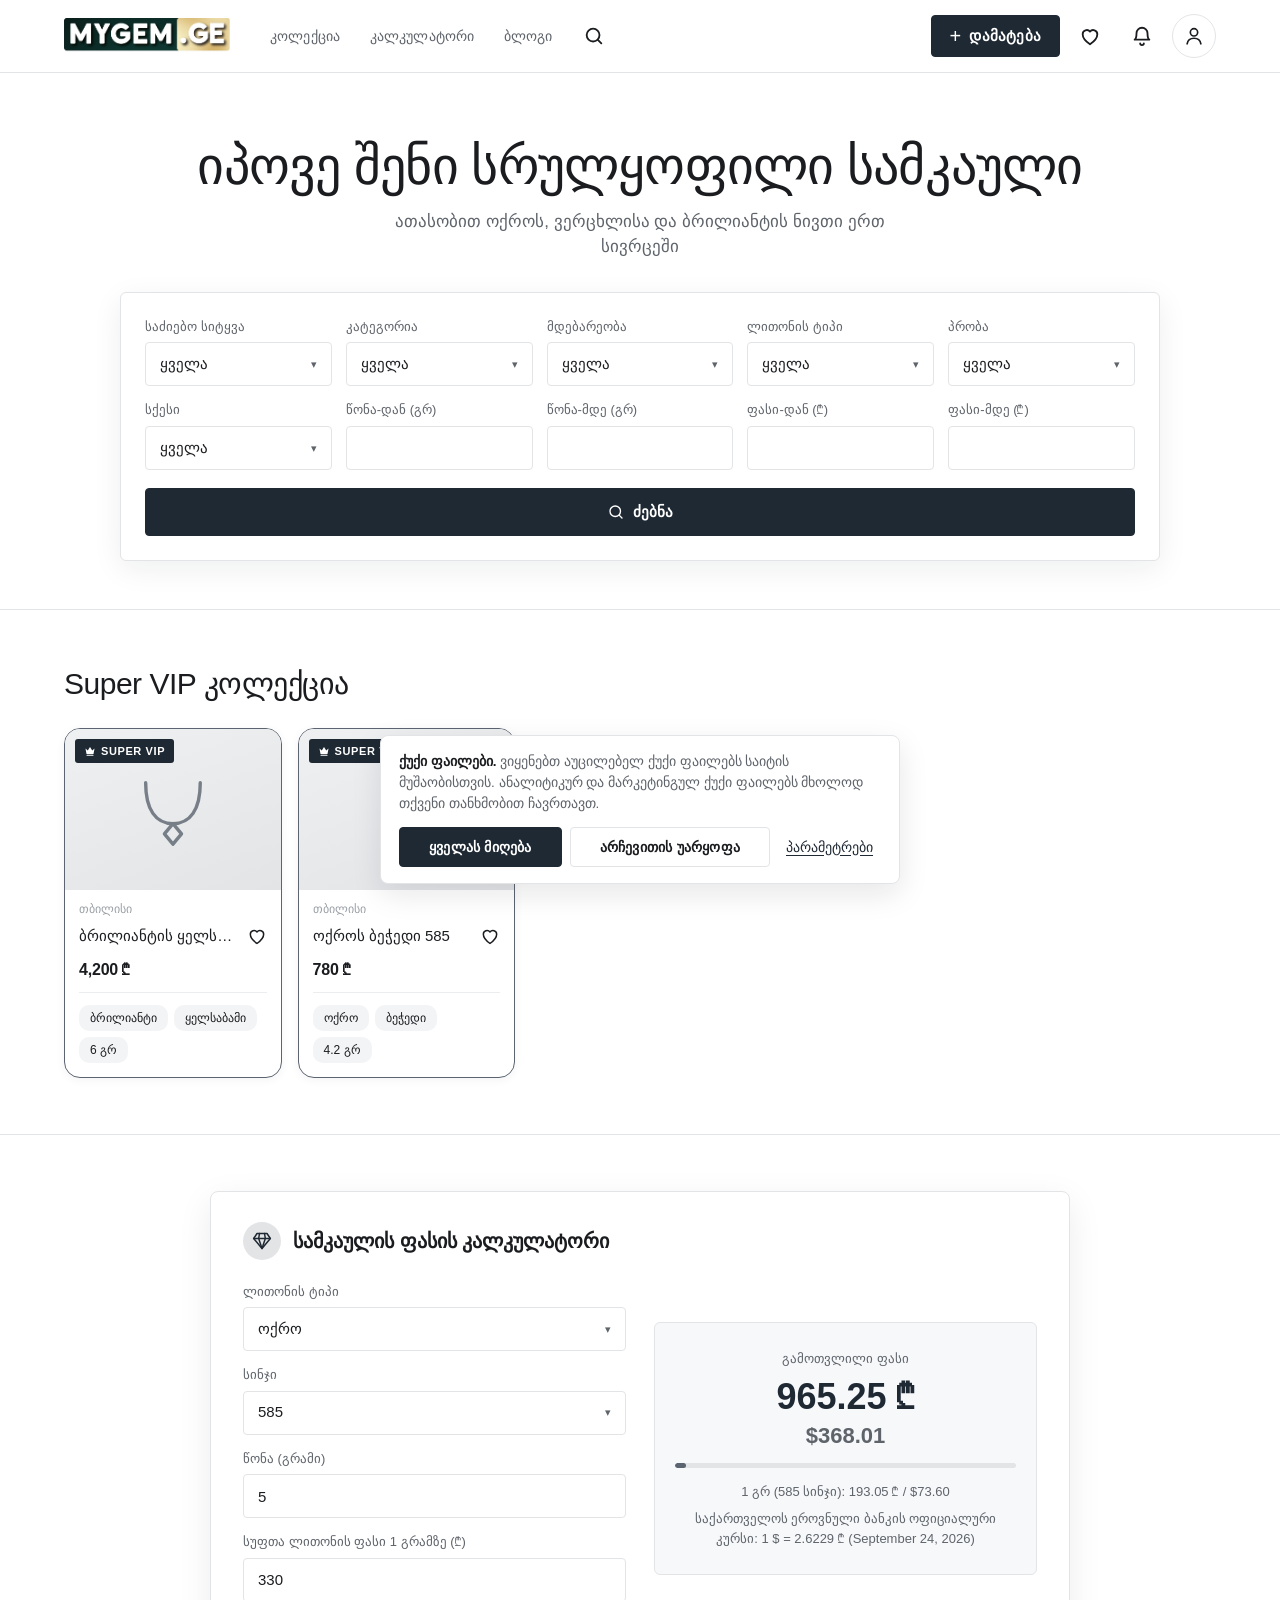
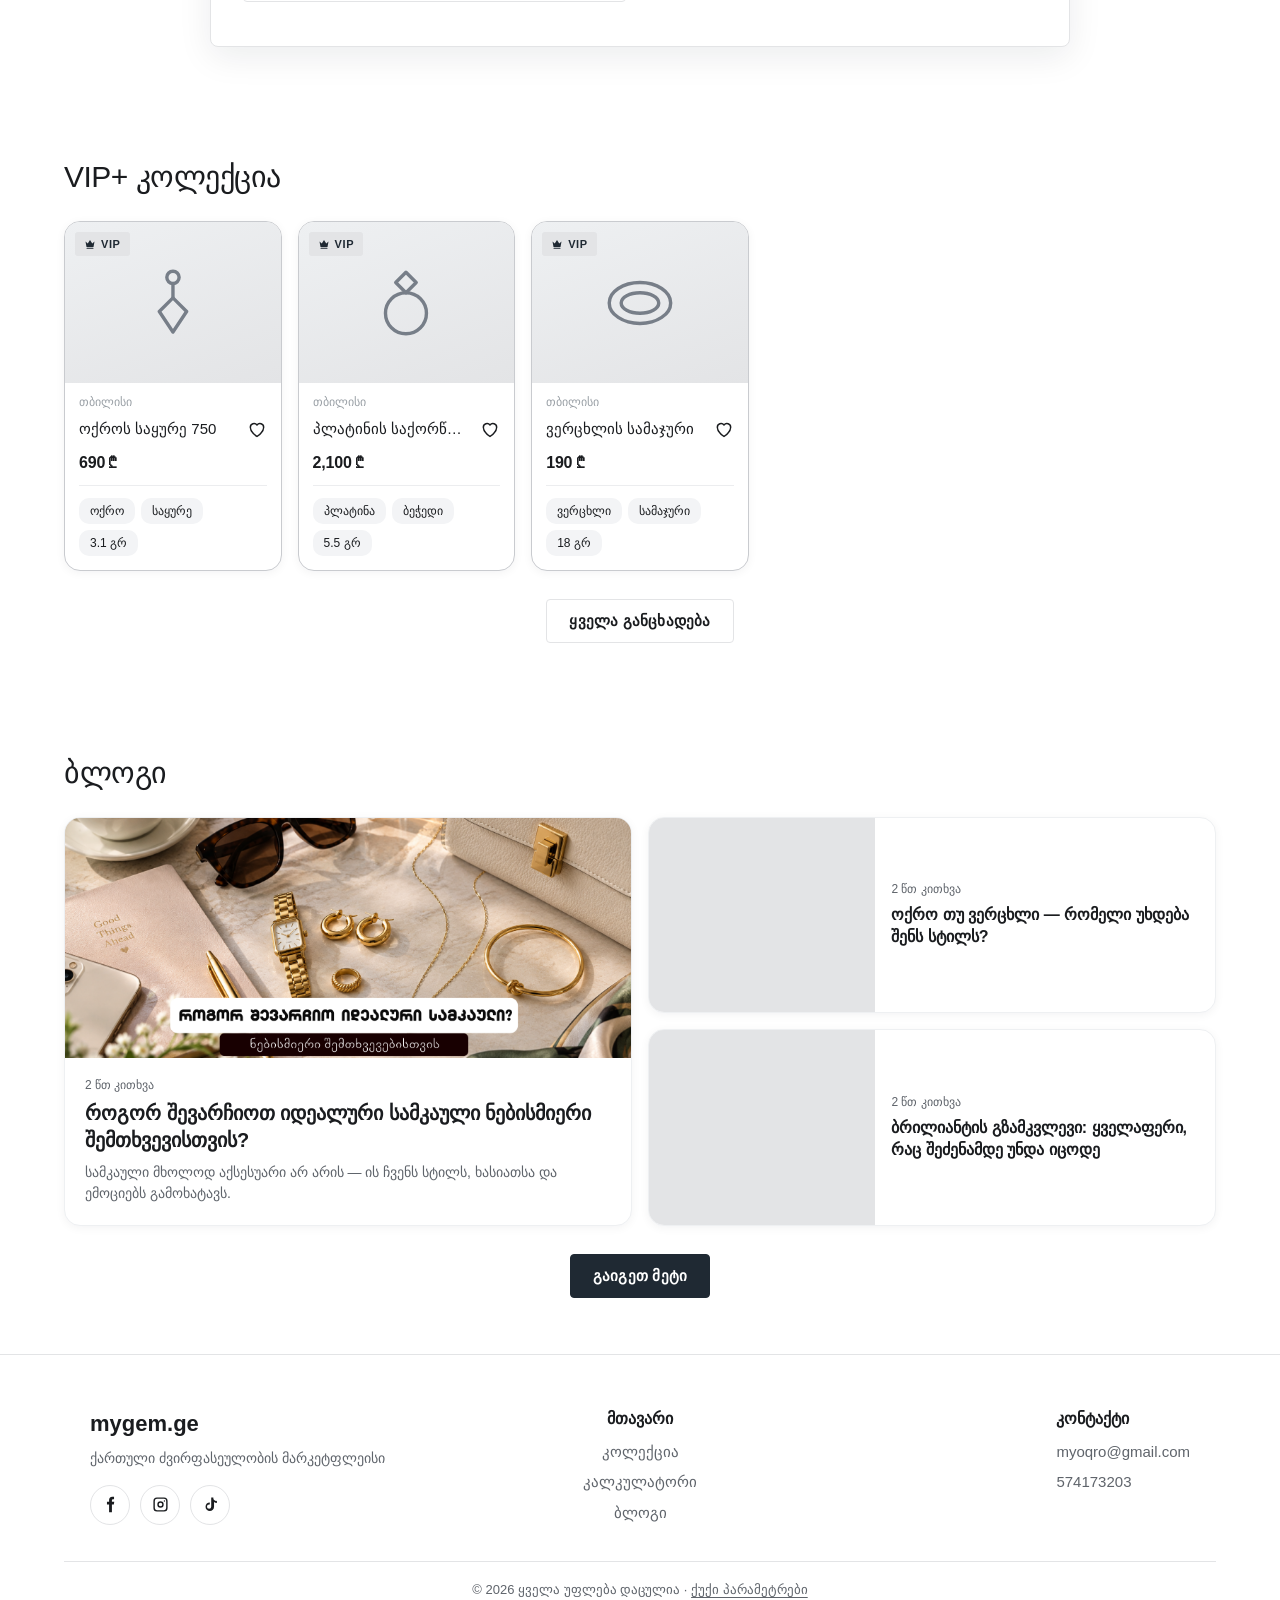
==== index.html @ bc4159ef "Add files via upload" ====
<!DOCTYPE html>
<html lang="ka">
<head>
<meta charset="UTF-8">
<meta name="viewport" content="width=device-width, initial-scale=1">
<meta name="theme-color" content="#ffffff">
<title>mygem.ge – ძვირფასეულობის მარკეტფლეისი</title>
<link rel="icon" type="image/jpeg" href="Mygem ge.jpg">
<link rel="stylesheet" href="style.css">
</head>
<body>
<header class="top">
  <a href="#home" class="logo" aria-label="mygem.ge"><img class="wm" src="Mygem ge.jpg" alt="mygem.ge" width="166" height="36"></a>
  <nav class="nav">
    <a href="#search" data-reset>კოლექცია</a>
    <a href="#calculator">კალკულატორი</a>
    <a href="#blog">ბლოგი</a>
    <div class="hs" id="hs">
      <button type="button" class="ib" id="hsBtn" title="ძებნა" aria-label="ძებნა"><svg viewBox="0 0 24 24" width="20" height="20" fill="none" stroke="currentColor" stroke-width="2" stroke-linecap="round"><circle cx="11" cy="11" r="7"/><path d="M20 20l-3.500-3.500"/></svg></button>
      <input id="hsIn" type="text" placeholder="მოძებნეთ სამკაული..." autocomplete="off" aria-label="ძებნა">
    </div>
  </nav>
  <div class="actions">
    <a href="#add" class="btn add"><span>+</span><span class="t"> დამატება</span></a>
    <a href="#favs" class="ib" title="ფავორიტები" aria-label="ფავორიტები"><svg viewBox="0 0 24 24" width="20" height="20" fill="none" stroke="currentColor" stroke-width="2" stroke-linejoin="round"><path d="M12 21s-8-5.500-8-11a4.500 4.500 0 018-2.800A4.500 4.500 0 0120 10c0 5.500-8 11-8 11z"/></svg><span class="dot fc" id="favDot"></span></a>
    <button class="ib" id="noteBtn" title="შეტყობინებები" aria-label="შეტყობინებები"><svg viewBox="0 0 24 24" width="20" height="20" fill="none" stroke="currentColor" stroke-width="2" stroke-linecap="round" stroke-linejoin="round"><path d="M6 9a6 6 0 0112 0c0 6 2 7 2 7H4s2-1 2-7z"/><path d="M10 20a2 2 0 004 0"/></svg><span class="dot" id="noteDot"></span></button>
    <button class="ib login" id="loginBtn" title="პროფილი" aria-label="პროფილი"></button>
  </div>
</header>
<div class="notes" id="notePanel"></div>
<div class="sres" id="sRes"></div>

<main id="app"></main>

<footer>
  <div class="foot">
    <div class="fcol fleft">
      <div class="fname">mygem.ge</div>
      <p>ქართული ძვირფასეულობის მარკეტფლეისი</p>
      <div class="soc">
        <a href="#" title="Facebook"><svg viewBox="0 0 24 24"><path d="M14 8V6c0-1 .5-1.5 1.5-1.5H17V1h-2.5C11.5 1 10 3 10 5.5V8H7v4h3v11h4V12h2.7l.6-4z"/></svg></a>
        <a href="#" title="Instagram"><svg viewBox="0 0 24 24"><path d="M7 2h10a5 5 0 015 5v10a5 5 0 01-5 5H7a5 5 0 01-5-5V7a5 5 0 015-5zm0 2a3 3 0 00-3 3v10a3 3 0 003 3h10a3 3 0 003-3V7a3 3 0 00-3-3zm5 3.5A4.500 4.500 0 1112 16.500 4.500 4.500 0 0112 7.500zm0 2A2.500 2.500 0 1012 14.500 2.500 2.500 0 0012 9.500zM17.500 6a1 1 0 110 2 1 1 0 010-2z"/></svg></a>
        <a href="#" title="TikTok"><svg viewBox="0 0 24 24"><path d="M16 2h-3v13a3 3 0 11-3-3c.3 0 .7 0 1 .1V9a6 6 0 106 6V8.500a7 7 0 004 1.300V6.800A4 4 0 0116 3z"/></svg></a>
      </div>
    </div>
    <div class="fcol fmid">
      <a href="#home" class="fh">მთავარი</a>
      <a href="#search" data-reset>კოლექცია</a>
      <a href="#calculator">კალკულატორი</a>
    <a href="#blog">ბლოგი</a>
    </div>
    <div class="fcol fright">
      <b class="fh">კონტაქტი</b>
      <a href="mailto:myoqro@gmail.com">myoqro@gmail.com</a>
      <a href="tel:+995574173203">574173203</a>
    </div>
  </div>
  <p class="copy">© 2026 ყველა უფლება დაცულია · <button type="button" class="cklink" data-ckset>ქუქი პარამეტრები</button></p>
</footer>

<div class="modal" id="modal"><div class="box" id="modalBox"><div id="modalBody"></div></div></div>
<div class="cookie" id="cookie" role="dialog" aria-labelledby="ckT" aria-describedby="ckD">
  <p id="ckD"><b id="ckT">ქუქი ფაილები.</b> ვიყენებთ აუცილებელ ქუქი ფაილებს საიტის მუშაობისთვის. ანალიტიკურ და მარკეტინგულ ქუქი ფაილებს მხოლოდ თქვენი თანხმობით ჩავრთავთ.</p>
  <div class="ck-acts">
    <button type="button" class="btn" id="ckAll">ყველას მიღება</button>
    <button type="button" class="btn alt" id="ckRej">არჩევითის უარყოფა</button>
    <button type="button" class="ck-set" id="ckSet">პარამეტრები</button>
  </div>
</div>
<div class="modal ckm" id="ckPrefs" role="dialog" aria-modal="true" aria-labelledby="ckPT"><div class="box">
  <h3 id="ckPT">ქუქი ფაილების პარამეტრები</h3>
  <p>აირჩიეთ, რომელი ქუქი ფაილების გამოყენებას ეთანხმებით. არჩევანის შეცვლა ნებისმიერ დროს შეგიძლიათ საიტის ბოლოდან.</p>
  <div class="ckrow"><div><b>აუცილებელი</b><span class="ckbadge">ყოველთვის ჩართულია</span><p>საჭიროა საიტის მუშაობისთვის: ანგარიშით შესვლა, ფავორიტები, თქვენი განცხადებები, ვალუტის კურსი და თქვენი არჩევანის დამახსოვრება. გამორთვა შეუძლებელია.</p></div></div>
  <label class="ckrow"><div><b>ანალიტიკა</b><p>გვეხმარება გავიგოთ, როგორ იყენებენ ვიზიტორები საიტს, რათა გავაუმჯობესოთ იგი.</p></div><input type="checkbox" class="cksw" id="ckA" role="switch" aria-label="ანალიტიკა"></label>
  <label class="ckrow"><div><b>მარკეტინგი</b><p>გამოიყენება შესაბამისი რეკლამის საჩვენებლად და სარეკლამო კამპანიების ეფექტიანობის გასაზომად.</p></div><input type="checkbox" class="cksw" id="ckM" role="switch" aria-label="მარკეტინგი"></label>
  <div class="ck-acts ckp">
    <button type="button" class="btn" id="ckSave">არჩევანის შენახვა</button>
    <button type="button" class="btn alt" id="ckAll2">ყველას მიღება</button>
  </div>
  <button type="button" class="link" id="ckX">დახურვა</button>
</div></div>
<script>/* URL of the deployed tryon-worker.js (see SETUP-TRYON.md), e.g. "https://mygem-tryon.YOURNAME.workers.dev" */window.TRYON_API="";</script>
<script src="tryon.js"></script>
<script src="blog.js"></script>
<script src="script.js"></script>
</body>
</html>
---- style.css ----
/* =====================================================================
   mygem.ge — Bright, refined, minimalist jewelry marketplace
   Palette: pure white · cool light grays · charcoal text
   ===================================================================== */
:root {
  --w: #ffffff;
  --bg: #ffffff;          /* pure white page */
  --cream: #F7F8FA;       /* card / light surface */
  --cream2: #E3E4E6;      /* borders / lines */
  --hov: #EDEEF0;         /* hover surface */
  --line: #E3E4E6;
  --tx: #1A1C1F;          /* near-black text */
  --mu: #5F646B;          /* muted gray (AA on white) */
  --gold: #5B6470;        /* accent: focus / hover borders, bars */
  --gold-d: #1F2933;      /* accent for text / buttons (charcoal) */
  --gold-l: #E3E4E6;      /* accent tint */
  --err: #c0453f;
  --p: var(--gold-d);
  --pd: var(--tx);
  --r: 4px;               /* control radius: square-ish */
  --ctl: 44px;            /* control height */
  --shadow: 0 10px 30px rgba(17, 24, 39, 0.10);
}

* { box-sizing: border-box; margin: 0; padding: 0; }
html { scroll-behavior: smooth; scroll-padding-top: 90px; }

body {
  font-family: -apple-system, BlinkMacSystemFont, "Segoe UI", Roboto, Helvetica, Arial, "Noto Sans Georgian", sans-serif;
  font-size: 16px;
  line-height: 1.5;
  background: var(--bg);
  color: var(--tx);
  -webkit-font-smoothing: antialiased;
  -moz-osx-font-smoothing: grayscale;
  overflow-x: clip;
}

a { color: inherit; text-decoration: none; }
button, input, select, textarea { font: inherit; }
[hidden] { display: none !important; }

/* default icon sizes (svg from ui()) — never let an icon fill its container */
svg.ic { width: 20px; height: 20px; flex: none; }
svg.pi { width: 18px; height: 18px; flex: none; }

/* ---------- Header ---------- */
.top {
  position: sticky;
  top: 0;
  z-index: 50;
  display: flex;
  align-items: center;
  gap: 28px;
  padding: 14px 5%;
  background: rgba(255, 255, 255, 0.94);
  backdrop-filter: blur(12px);
  border-bottom: 1px solid var(--line);
}

.logo { font-weight: 700; font-size: 22px; letter-spacing: -0.3px; display: inline-flex; align-items: center; gap: 12px; color: var(--tx); }
.logo img { width: 46px; height: 46px; object-fit: contain; mix-blend-mode: multiply; transition: transform 0.4s cubic-bezier(0.16, 1, 0.3, 1); }
.logo:hover img { transform: scale(1.05); }
.logo b { font-weight: 700; }
.logo span { color: var(--gold-d); font-weight: 500; }

.nav { display: flex; align-items: center; gap: 6px; flex: 1; min-width: 0; }
.nav > a { padding: 8px 12px; border-radius: var(--r); font-size: 14px; font-weight: 500; letter-spacing: 0.1px; color: var(--mu); transition: color 0.2s, background 0.2s; white-space: nowrap; }
.nav > a:hover { background: var(--hov); color: var(--tx); }

/* expanding search */
.hs {
  display: flex;
  align-items: center;
  height: var(--ctl);
  border: 1px solid transparent;
  border-radius: var(--r);
  background: transparent;
  transition: background 0.3s, border-color 0.3s, box-shadow 0.3s;
}
.hs.open { background: var(--w); border-color: var(--cream2); box-shadow: 0 4px 16px rgba(17, 24, 39, 0.08); }
.hs:focus-within { border-color: var(--gold); }
.hs input {
  width: 0;
  opacity: 0;
  border: 0;
  outline: 0;
  background: none;
  padding: 0;
  font-size: 15px;
  color: var(--tx);
  transition: width 0.45s cubic-bezier(0.16, 1, 0.3, 1), opacity 0.3s ease, padding 0.45s;
}
.hs.open input { width: clamp(240px, 32vw, 460px); opacity: 1; padding: 0 14px 0 4px; }
.hs input::placeholder { color: #80868E; }

.actions { display: flex; align-items: center; gap: 8px; margin-left: auto; }

.ib {
  position: relative;
  width: var(--ctl);
  height: var(--ctl);
  border-radius: var(--r);
  border: 0;
  background: transparent;
  color: var(--tx);
  cursor: pointer;
  transition: background 0.2s, color 0.2s;
  display: grid;
  place-items: center;
  overflow: visible;
  flex: none;
}
.ib svg { width: 22px; height: 22px; }
.ib:hover { background: var(--hov); color: var(--gold-d); }

.login { border: 1px solid var(--cream2); font-weight: 600; font-size: 15px; border-radius: 50%; overflow: hidden; background: var(--w); }
.login:hover { background: var(--gold-d); color: #fff; border-color: var(--gold-d); }
.login img { width: 100%; height: 100%; object-fit: cover; }

.dot { position: absolute; top: 3px; right: 3px; min-width: 17px; height: 17px; padding: 0 4px; border-radius: 9px; background: var(--err); color: #fff; font-size: 10px; font-weight: 700; display: none; place-items: center; }
.dot.fc { background: var(--gold-d); }

/* ---------- Buttons ---------- */
.btn {
  background: var(--gold-d);
  color: #fff;
  border: 1px solid var(--gold-d);
  padding: 0 22px;
  min-height: var(--ctl);
  line-height: 1.2;
  border-radius: var(--r);
  cursor: pointer;
  font-weight: 600;
  font-size: 15px;
  letter-spacing: 0.2px;
  transition: background 0.2s, border-color 0.2s, transform 0.2s, box-shadow 0.2s;
  display: inline-flex;
  align-items: center;
  justify-content: center;
  gap: 8px;
  text-align: center;
}
.btn:hover { background: #3A444F; border-color: #3A444F; transform: translateY(-1px); box-shadow: 0 6px 16px rgba(17, 24, 39, 0.18); }
.btn:disabled { opacity: 0.5; cursor: not-allowed; transform: none; box-shadow: none; }
.btn .ic { width: 18px; height: 18px; }
.btn.alt { background: var(--w); color: var(--tx); border-color: var(--cream2); }
.btn.alt:hover { background: var(--hov); border-color: var(--gold); box-shadow: none; }
.btn.sm { min-height: 36px; padding: 0 14px; font-size: 14px; margin-top: 6px; }
.btn.sm .ic { width: 16px; height: 16px; }
.btn.add { min-height: 42px; padding: 0 18px; }
.btn.add > span:first-child { font-size: 20px; font-weight: 400; line-height: 1; }

/* ---------- Panels & dropdown results ---------- */
.notes, .sres {
  position: fixed;
  top: 76px;
  right: 5%;
  width: 360px;
  max-width: 92vw;
  max-height: 70vh;
  overflow: auto;
  background: var(--w);
  border: 1px solid var(--line);
  border-radius: 8px;
  box-shadow: var(--shadow);
  padding: 14px;
  z-index: 60;
  display: none;
}
.notes.show, .sres.show { display: block; animation: fade 0.25s cubic-bezier(0.16, 1, 0.3, 1); }
.notes h4 { font-size: 16px; margin-bottom: 10px; font-weight: 600; }
.note { padding: 12px; border-radius: var(--r); font-size: 14px; margin-bottom: 8px; background: var(--cream); border-left: 3px solid var(--cream2); }
.note.new { background: #ECEDEF; border-left-color: var(--gold); }
.note small { display: block; color: var(--mu); font-size: 12px; margin-top: 4px; }

.sres { left: auto; right: 8%; width: 480px; }
.sr { display: flex; align-items: center; gap: 12px; padding: 10px; border-radius: var(--r); cursor: pointer; transition: background 0.15s; }
.sr:hover { background: var(--hov); }
.st { width: 52px; height: 52px; border-radius: var(--r); background: var(--cream) center/cover; display: grid; place-items: center; flex: none; border: 1px solid var(--cream2); color: var(--gold); }
.st svg.ill { width: 28px; height: 28px; }
.si { flex: 1; min-width: 0; }
.si b { display: block; font-size: 15px; font-weight: 600; white-space: nowrap; overflow: hidden; text-overflow: ellipsis; }
.si small { color: var(--mu); font-size: 13px; }
.sr .price { font-size: 15px; font-weight: 600; }

#app { min-height: 70vh; animation: fade 0.4s cubic-bezier(0.16, 1, 0.3, 1); }
@keyframes fade { from { opacity: 0; transform: translateY(6px); } to { opacity: 1; transform: translateY(0); } }

/* ---------- Hero & filters ---------- */
.hero {
  background: linear-gradient(180deg, #ffffff 0%, var(--bg) 100%);
  padding: 64px 5% 48px;
  text-align: center;
  border-bottom: 1px solid var(--line);
}
.hero h1 { font-size: clamp(32px, 4.4vw, 52px); font-weight: 500; letter-spacing: -0.8px; line-height: 1.15; margin-bottom: 12px; }
.hero > p { color: var(--mu); font-size: 17px; max-width: 560px; margin: 0 auto 32px; }

.sbox { max-width: 1040px; margin: auto; background: var(--w); border-radius: 6px; padding: 24px; box-shadow: 0 8px 30px rgba(17, 24, 39, 0.07); border: 1px solid var(--line); }

.fgrid { display: grid; grid-template-columns: repeat(auto-fit, minmax(170px, 1fr)); gap: 14px; text-align: left; }
.fgrid label, .fld, .form label { font-size: 13px; font-weight: 500; color: var(--mu); display: flex; flex-direction: column; gap: 6px; }

/* all filter / form controls share one square-ish size */
.fgrid input, .form input, .form textarea, .calc input, .dd-other {
  height: var(--ctl);
  padding: 0 14px;
  border: 1px solid var(--cream2);
  border-radius: var(--r);
  background: var(--w);
  outline: 0;
  font-size: 15px;
  color: var(--tx);
  width: 100%;
  transition: border-color 0.2s, box-shadow 0.2s;
}
.form textarea { height: auto; padding: 12px 14px; resize: vertical; line-height: 1.5; }
.fgrid input:focus, .form input:focus, .form textarea:focus, .dd-other:focus, .calc input:focus { border-color: var(--gold); box-shadow: 0 0 0 3px rgba(91, 100, 112, 0.18); }
.fgrid input[type=number], .calc input[type=number] { appearance: textfield; -moz-appearance: textfield; }
.fgrid input::-webkit-outer-spin-button, .fgrid input::-webkit-inner-spin-button { -webkit-appearance: none; margin: 0; }

.sbox .btn { margin-top: 18px; width: 100%; min-height: 48px; }
.sbox .btn .ic { width: 18px; height: 18px; }

/* ---------- Custom dropdowns ---------- */
.ddw { display: flex; flex-direction: column; gap: 6px; }
.dd { position: relative; }
.dd-btn { width: 100%; height: var(--ctl); display: flex; align-items: center; justify-content: space-between; gap: 8px; padding: 0 14px; border: 1px solid var(--cream2); border-radius: var(--r); background: var(--w); cursor: pointer; color: var(--tx); font-size: 15px; text-align: left; transition: border-color 0.2s, box-shadow 0.2s; }
.dd-btn:hover { border-color: #C9CBCF; }
.dd.open .dd-btn, .dd-btn:focus-visible { border-color: var(--gold); box-shadow: 0 0 0 3px rgba(91, 100, 112, 0.18); outline: 0; }
.dd-val { display: flex; align-items: center; gap: 8px; min-width: 0; white-space: nowrap; overflow: hidden; }
.dd-val.ph { color: var(--tx); }
.dd-val .ti { width: 16px; height: 16px; }
.car { color: var(--mu); font-size: 11px; transition: transform 0.25s; }
.dd.open .car { transform: rotate(180deg); }

.dd-list { display: none; position: absolute; left: 0; right: 0; top: calc(100% + 4px); background: var(--w); border: 1px solid var(--cream2); border-radius: var(--r); box-shadow: var(--shadow); max-height: 260px; overflow: auto; z-index: 30; padding: 4px; scrollbar-width: thin; scrollbar-color: var(--cream2) transparent; }
.dd.open .dd-list { display: block; animation: ddIn 0.2s cubic-bezier(0.16, 1, 0.3, 1); }
@keyframes ddIn { from { opacity: 0; transform: translateY(-4px); } to { opacity: 1; transform: translateY(0); } }
.dd-opt { display: flex; align-items: center; gap: 10px; padding: 10px 12px; border-radius: 3px; cursor: pointer; color: var(--tx); font-size: 15px; transition: background 0.15s; }
.dd-opt:hover { background: var(--hov); }
.dd-opt.sel { background: #ECEDEF; color: var(--gold-d); font-weight: 600; }
.dd-opt.sel::after { content: "✓"; margin-left: auto; font-size: 13px; }
.ti { width: 16px; height: 16px; color: var(--gold-d); flex: none; }

/* ---------- Sections & cards ---------- */
.sec { padding: 56px 5%; }
.sec h2 { font-size: 30px; font-weight: 500; margin-bottom: 26px; letter-spacing: -0.5px; line-height: 1.2; }

.grid { display: grid; grid-template-columns: repeat(auto-fill, minmax(215px, 1fr)); gap: 20px; }

.card {
  --d: 0ms;
  background: var(--w);
  border-radius: 4px;
  overflow: hidden;
  border: 1px solid #E3E4E6;
  transition: opacity 0.6s ease var(--d), transform 0.6s cubic-bezier(0.16, 1, 0.3, 1) var(--d), box-shadow 0.3s, border-color 0.3s;
  position: relative;
  cursor: pointer;
}
.card.rv { opacity: 0; transform: translateY(16px); }
.card:focus-visible { outline: 2px solid var(--gold); outline-offset: 2px; }

.card .img { position: relative; aspect-ratio: 4 / 5; overflow: hidden; background: linear-gradient(160deg, #EEF0F2, #E3E4E6); }
.card .imgi { position: absolute; inset: 0; display: grid; place-items: center; background-size: cover; background-position: center; transition: transform 0.8s cubic-bezier(0.16, 1, 0.3, 1); color: var(--gold); }
.card .imgi svg.ill, .pph svg.ill { width: 38%; height: auto; opacity: 0.8; }
.card .in { padding: 12px 14px 14px; }
.card h4 { font-size: 15px; font-weight: 500; line-height: 1.35; margin-bottom: 3px; white-space: nowrap; overflow: hidden; text-overflow: ellipsis; }
.card small { color: var(--mu); font-size: 13px; display: block; white-space: nowrap; overflow: hidden; text-overflow: ellipsis; }

.prow { display: flex; align-items: center; justify-content: space-between; margin-top: 10px; }
.card .price { font-size: 18px; }
.price { font-weight: 700; color: var(--tx); font-size: 20px; letter-spacing: -0.2px; line-height: 1.2; white-space: nowrap; display: inline-block; font-variant-numeric: lining-nums tabular-nums; }
.price.flip { animation: flip 0.4s; }
@keyframes flip { 50% { transform: rotateX(90deg); opacity: 0; } }

.csw { display: flex; background: var(--w); border: 1px solid var(--cream2); border-radius: var(--r); padding: 2px; cursor: pointer; }
.csw b { min-width: 27px; height: 24px; display: grid; place-items: center; border-radius: 3px; font-size: 13px; color: var(--mu); transition: 0.2s; }
.csw b.on { background: var(--gold-d); color: #fff; }

.badge { position: absolute; top: 10px; left: 10px; display: inline-flex; align-items: center; font-size: 11px; font-weight: 700; letter-spacing: 0.6px; padding: 4px 9px; border-radius: 3px; z-index: 2; color: #fff; background: var(--gold-d); text-transform: uppercase; }
.badge.s { background: var(--gold-l); color: var(--gold-d); }
.badge .crown { width: 12px; height: 12px; margin-right: 5px; }

/* favorite + share on every card */
.cacts { position: absolute; top: 8px; right: 8px; z-index: 3; display: flex; flex-direction: column; gap: 6px; }
.cact {
  width: 34px;
  height: 34px;
  padding: 0;
  border-radius: 50%;
  border: 1px solid rgba(227, 228, 230, 0.9);
  background: rgba(255, 255, 255, 0.92);
  backdrop-filter: blur(4px);
  color: var(--tx);
  cursor: pointer;
  display: grid;
  place-items: center;
  transition: transform 0.2s, background 0.2s, color 0.2s, border-color 0.2s, box-shadow 0.2s;
}
.cact svg.ic { width: 17px; height: 17px; transition: fill 0.2s, stroke 0.2s; }
.cact:hover { transform: scale(1.08); background: var(--w); color: var(--gold-d); border-color: var(--gold); box-shadow: 0 4px 12px rgba(17, 24, 39, 0.18); }
.cact:focus-visible { outline: 2px solid var(--gold); outline-offset: 2px; }
.cact.fav.on { color: var(--err); border-color: #efc8c4; }
.cact.fav.on svg.ic { fill: currentColor; }
.cact:active { transform: scale(0.96); }

.card.is-vip { border-color: #C9CBCF; }
.card.is-svip { border-color: var(--gold); }

.card .peek { position: absolute; left: 50%; bottom: 12px; z-index: 2; display: inline-flex; align-items: center; gap: 6px; padding: 6px 14px; border-radius: var(--r); font-size: 13px; font-weight: 500; color: var(--tx); background: rgba(255, 255, 255, 0.96); box-shadow: 0 4px 14px rgba(17, 24, 39, 0.15); opacity: 0; transform: translate(-50%, 6px); transition: opacity 0.25s ease, transform 0.3s cubic-bezier(0.16, 1, 0.3, 1); pointer-events: none; }
.card .peek svg.ic { width: 16px; height: 16px; }

@media (hover: hover) and (pointer: fine) {
  .card:hover { transform: translateY(-4px); transition-delay: 0ms; box-shadow: var(--shadow); border-color: var(--gold); }
  .card:hover .imgi { transform: scale(1.05); }
  .card:hover .peek { opacity: 1; transform: translate(-50%, 0); }
}

.layout { display: grid; grid-template-columns: 290px 1fr; gap: 32px; padding: 36px 5%; align-items: start; }
.layout aside { position: sticky; top: 92px; }
.layout aside .fgrid { grid-template-columns: 1fr 1fr; }
.layout aside .fgrid > .fld, .layout aside .fgrid > .ddw { grid-column: 1 / -1; }
.results h2 { font-size: 26px; font-weight: 500; letter-spacing: -0.4px; }

.empty { padding: 60px 20px; text-align: center; color: var(--mu); font-size: 16px; }
.page { max-width: 960px; margin: 44px auto; padding: 0 5%; }
.page > h1 { font-size: 34px; font-weight: 500; letter-spacing: -0.5px; }

.panel { background: var(--w); border: 1px solid var(--line); border-radius: 8px; padding: 32px; box-shadow: 0 8px 30px rgba(17, 24, 39, 0.05); }
.form { display: grid; grid-template-columns: 1fr 1fr; gap: 18px; }
.form .full { grid-column: 1 / -1; }

.tabs { display: flex; gap: 8px; margin: 22px 0; flex-wrap: wrap; border-bottom: 1px solid var(--line); padding-bottom: 18px; }
.tabs button { height: 40px; padding: 0 16px; border-radius: var(--r); border: 1px solid var(--cream2); background: var(--w); cursor: pointer; font-size: 15px; font-weight: 500; color: var(--tx); transition: background 0.2s, color 0.2s, border-color 0.2s; display: inline-flex; align-items: center; gap: 8px; }
.tabs button .ic { width: 18px; height: 18px; }
.tabs button.on { background: var(--gold-d); border-color: var(--gold-d); color: #fff; }
.tabs button:not(.on):hover { background: var(--hov); border-color: var(--gold); }
.tabs #logout { margin-left: auto; color: var(--err); }
.tabs #logout:hover { background: #fdf2f1; border-color: #efc8c4; }

.prof-head { display: flex; gap: 20px; align-items: center; flex-wrap: wrap; }
.prof-head h2 { font-size: 24px; font-weight: 600; }
.ava { width: 84px; height: 84px; border-radius: 50%; background: var(--gold-d); color: #fff; display: grid; place-items: center; font-size: 28px; overflow: hidden; flex: none; }
.ava img { width: 100%; height: 100%; object-fit: cover; }
.ava .ic { width: 34px; height: 34px; }
.pmail { display: inline-flex; align-items: center; gap: 6px; color: var(--mu); font-size: 15px; }
.pmail .ic { width: 16px; height: 16px; }
.stats { display: flex; gap: 18px; flex-wrap: wrap; font-size: 14px; color: var(--mu); margin: 8px 0 10px; }
.stats b { color: var(--tx); }
.stat { display: inline-flex; align-items: center; gap: 6px; }
.stat i { display: grid; place-items: center; color: var(--gold-d); }
.stat .ic { width: 16px; height: 16px; }

/* ---------- Validation ---------- */
.fe { font-style: normal; color: var(--err); font-size: 13px; margin-top: 2px; }
.bad input, .bad textarea, .bad .dd-btn, .bad .drop { border-color: var(--err) !important; }
.bad { animation: shake 0.3s; }
@keyframes shake { 25% { transform: translateX(-3px); } 75% { transform: translateX(3px); } }
.fsum { background: #fdf2f1; color: var(--err); border: 1px solid #f3cfcc; border-radius: var(--r); padding: 12px 14px; font-size: 14px; font-weight: 500; }
.pw { position: relative; display: flex; }
.pw input { width: 100%; padding-right: 44px; }
.eye { position: absolute; right: 6px; top: 50%; transform: translateY(-50%); width: 32px; height: 32px; border: 0; background: none; color: var(--mu); cursor: pointer; border-radius: 50%; display: grid; place-items: center; }
.eye:hover { color: var(--gold-d); }
.eye svg { width: 19px; height: 19px; }
.eye .off { display: none; }
.eye.on .off { display: block; }
.eye.on .see { display: none; }

/* ---------- Photo upload ---------- */
.drop { display: flex !important; flex-direction: column; align-items: center; justify-content: center; gap: 4px; text-align: center; padding: 30px 16px; border: 2px dashed var(--cream2); border-radius: 6px; background: var(--bg); cursor: pointer; transition: border-color 0.2s, background 0.2s; color: var(--mu); }
.drop:hover, .drop.drag { border-color: var(--gold); background: #ECEDEF; }
.drop .up { width: 44px; height: 44px; border-radius: 50%; background: var(--gold-d); color: #fff; display: grid; place-items: center; margin-bottom: 4px; }
.drop .up svg { width: 20px; height: 20px; }
.drop b { color: var(--tx); font-size: 15px; }
.drop u { color: var(--gold-d); }
.drop small { font-size: 13px; }
.pcount { display: flex; align-items: center; gap: 10px; font-size: 13px; margin-top: 8px; }
.pbar { flex: 1; height: 4px; background: var(--cream2); border-radius: 4px; overflow: hidden; }
.pbar i { display: block; height: 100%; width: 0; background: var(--gold); transition: width 0.3s; }
.pcount.ok #pcnt { color: var(--gold-d); font-weight: 600; }
.photos { display: grid; grid-template-columns: repeat(auto-fill, minmax(88px, 1fr)); gap: 8px; margin-top: 8px; }
.photos .ph { position: relative; aspect-ratio: 1; border-radius: var(--r); overflow: hidden; border: 1px solid var(--cream2); }
.photos .ph img { width: 100%; height: 100%; object-fit: cover; }
.photos .ph .rm { position: absolute; top: 4px; right: 4px; width: 22px; height: 22px; border-radius: 50%; border: 0; background: rgba(17, 24, 39, 0.75); color: #fff; cursor: pointer; font-size: 13px; display: grid; place-items: center; }
.cover { position: absolute; left: 4px; bottom: 4px; background: var(--gold-d); color: #fff; font-size: 10px; font-weight: 600; padding: 2px 6px; border-radius: 3px; }

/* ---------- Calculator (light) ---------- */
.calc-wrap { background: var(--w); padding: 56px 5%; border-top: 1px solid var(--line); }
.calc-in { max-width: 860px; margin: auto; }
.calc-frame { position: relative; border-radius: 8px; }
.calc { background: var(--w); color: var(--tx); border: 1px solid var(--line); border-radius: 8px; padding: 30px 32px; box-shadow: 0 10px 34px rgba(17, 24, 39, 0.08); }
.calc h2 { margin-bottom: 22px; font-size: 20px; font-weight: 600; display: flex; align-items: center; gap: 12px; }
.calc-gem { display: inline-grid; place-items: center; width: 38px; height: 38px; border-radius: 50%; color: var(--gold-d); background: var(--gold-l); }
.calc-gem .pi { width: 20px; height: 20px; }
.calc-grid { display: grid; grid-template-columns: 1fr 1fr; gap: 28px; align-items: center; }
.calc label, .calc .fld { display: flex; flex-direction: column; gap: 6px; margin-bottom: 14px; font-size: 13px; font-weight: 500; color: var(--mu); }
.calc .dd-btn { background: var(--w); color: var(--tx); }
.calc-out { background: var(--cream); border: 1px solid var(--line); border-radius: 6px; padding: 26px 20px; text-align: center; display: flex; flex-direction: column; align-items: center; justify-content: center; gap: 8px; }
.total { font-size: 36px; font-weight: 700; color: var(--gold-d); font-variant-numeric: tabular-nums; line-height: 1.1; }
.total.usd { font-size: 22px; color: var(--mu); font-weight: 600; }
.bar { width: 100%; height: 5px; background: var(--cream2); border-radius: 5px; overflow: hidden; margin: 6px 0; }
.bar i { display: block; height: 100%; width: 0; background: var(--gold); border-radius: 5px; transition: width 0.4s ease; }
.calc-out small { color: var(--mu); font-size: 13px; }
.calc-trace { display: none; }

/* ---------- Popups & footer ---------- */
.pubpop { position: fixed; inset: 0; background: rgba(17, 24, 39, 0.4); backdrop-filter: blur(3px); display: grid; place-items: center; z-index: 150; padding: 16px; }
.pubbox { background: var(--w); border-radius: 8px; padding: 28px; width: 100%; max-width: 320px; text-align: center; box-shadow: 0 20px 50px rgba(17, 24, 39, 0.15); }
.pubbox h3 { margin: 10px 0 18px; font-size: 18px; }
.publogo { display: inline-flex; align-items: center; gap: 8px; font-size: 22px; font-weight: 700; }
.publogo i { font-style: normal; color: var(--gold-d); font-weight: 500; }
.publogo img { width: 44px; height: 44px; object-fit: contain; mix-blend-mode: multiply; }

footer { background: var(--w); color: var(--mu); padding: 52px 5% 24px; border-top: 1px solid var(--line); }
.foot { display: grid; grid-template-columns: 1fr auto 1fr; gap: 32px; align-items: start; max-width: 1100px; margin: 0 auto; }
.fcol { display: flex; flex-direction: column; gap: 8px; font-size: 15px; }
.fleft { justify-self: start; }
.fmid { justify-self: center; text-align: center; }
.fright { justify-self: end; align-items: flex-start; text-align: left; }
.fname { font-weight: 700; font-size: 22px; color: var(--tx); }
.fleft p { font-size: 14px; }
.fh { font-weight: 600; color: var(--tx); font-size: 16px; margin-bottom: 2px; }
.soc { display: flex; gap: 10px; margin-top: 8px; }
.soc a { width: 40px; height: 40px; border-radius: 50%; background: var(--w); border: 1px solid var(--cream2); display: grid; place-items: center; transition: background 0.2s, transform 0.2s, border-color 0.2s; }
.soc a:hover { background: var(--gold-d); border-color: var(--gold-d); transform: translateY(-2px); }
.soc svg { width: 17px; height: 17px; fill: var(--tx); }
.soc a:hover svg { fill: #fff; }
.fcol a:not(.fh) { transition: color 0.2s; }
.fcol a:hover { color: var(--gold-d); }
.copy { text-align: center; margin-top: 36px; padding-top: 18px; border-top: 1px solid var(--cream2); font-size: 13px; }

/* ---------- Modals & auth ---------- */
.modal { position: fixed; inset: 0; background: rgba(17, 24, 39, 0.45); backdrop-filter: blur(3px); display: none; place-items: center; z-index: 100; padding: 16px; }
.modal.show { display: grid; }
.box { background: var(--w); border-radius: 8px; padding: 32px; width: 100%; max-width: 440px; max-height: 90vh; overflow: auto; box-shadow: 0 20px 50px rgba(17, 24, 39, 0.18); }
.box h3 { margin-bottom: 18px; font-size: 21px; font-weight: 600; }
.box .form { grid-template-columns: 1fr; }
.box .link { display: block; width: 100%; background: none; border: 0; color: var(--gold-d); cursor: pointer; font-size: 14px; margin-top: 14px; text-align: center; text-decoration: underline; }
.rowr { display: flex; justify-content: flex-end; margin: -6px 0; }
.linkbtn { background: none; border: 0; color: var(--mu); cursor: pointer; font-size: 13px; }
.linkbtn:hover { color: var(--gold-d); }
.box p { font-size: 14px; color: var(--mu); margin-bottom: 12px; line-height: 1.55; }
.chk { flex-direction: row !important; flex-wrap: wrap; align-items: center; gap: 8px !important; font-size: 14px !important; color: var(--tx) !important; }
.chk input { width: 18px; height: 18px; accent-color: var(--gold-d); }
.tl { color: var(--gold-d); cursor: pointer; text-decoration: underline; }
.confirm { text-align: center; }
.confirm h3 { font-size: 18px; }
.confirm .ci { width: 54px; height: 54px; margin: 0 auto 14px; border-radius: 50%; background: var(--cream); color: var(--gold-d); display: grid; place-items: center; }
.confirm .ci .ic { width: 24px; height: 24px; }
.row2 { display: flex; gap: 10px; margin-top: 18px; }
.row2 .btn { flex: 1; }

.cookie { position: fixed; bottom: 16px; left: 50%; transform: translateX(-50%); background: var(--w); border: 1px solid var(--line); box-shadow: var(--shadow); border-radius: 8px; padding: 16px 18px; display: none; flex-direction: column; gap: 12px; z-index: 120; max-width: 520px; width: 92%; }
.cookie.show { display: flex; }
.cookie p { font-size: 13.5px; line-height: 1.55; color: var(--mu); }
.cookie p b { color: var(--tx); font-weight: 600; }
.ck-acts { display: flex; flex-wrap: wrap; align-items: center; gap: 8px; }
.ck-acts .btn { min-height: 40px; padding: 0 16px; font-size: 14px; margin: 0; flex: 1 1 auto; white-space: nowrap; }
.ck-set, .cklink { background: none; border: 0; cursor: pointer; text-decoration: underline; text-underline-offset: 3px; transition: color 0.2s; }
.ck-set { color: var(--gold-d); font-size: 14px; min-height: 40px; padding: 0 8px; }
.cklink { color: inherit; font-size: inherit; padding: 0; }
.ck-set:hover, .cklink:hover { color: var(--tx); }
.ck-set:focus-visible, .cklink:focus-visible, .cksw:focus-visible { outline: 2px solid var(--gold); outline-offset: 2px; border-radius: 2px; }
.ckm { z-index: 190; }
.ckm .box { max-width: 480px; padding: 26px; }
.ckrow { display: flex; justify-content: space-between; align-items: flex-start; gap: 16px; padding: 14px 0; border-top: 1px solid var(--line); cursor: default; }
label.ckrow { cursor: pointer; }
.ckrow b { font-size: 15px; font-weight: 600; color: var(--tx); }
.ckrow p { margin: 4px 0 0; font-size: 13px; }
.ckbadge { display: inline-block; margin-left: 8px; padding: 1px 8px; border-radius: 10px; background: var(--gold-l); color: var(--gold-d); font-size: 12px; vertical-align: 1px; }
.cksw { -webkit-appearance: none; appearance: none; flex: none; position: relative; width: 40px; height: 22px; margin-top: 2px; border-radius: 11px; background: #C9CBCF; cursor: pointer; transition: background 0.2s; }
.cksw::after { content: ""; position: absolute; top: 3px; left: 3px; width: 16px; height: 16px; border-radius: 50%; background: #fff; box-shadow: 0 1px 3px rgba(17, 24, 39, 0.25); transition: transform 0.2s; }
.cksw:checked { background: var(--gold-d); }
.cksw:checked::after { transform: translateX(18px); }
.ck-acts.ckp { border-top: 1px solid var(--line); padding-top: 16px; }

.toast { position: fixed; top: 84px; right: 20px; background: var(--tx); color: #fff; padding: 12px 18px; border-radius: var(--r); font-size: 14px; z-index: 200; box-shadow: 0 8px 24px rgba(17, 24, 39, 0.22); animation: fade 0.25s ease; }

/* ---------- Product page ---------- */
.pdp { max-width: 1160px !important; padding-bottom: 60px; }
.pback { display: inline-flex; align-items: center; gap: 8px; height: 40px; padding: 0 16px 0 12px; margin-bottom: 22px; border: 1px solid var(--cream2); border-radius: var(--r); background: var(--w); color: var(--tx); font-size: 15px; font-weight: 500; cursor: pointer; transition: background 0.2s, border-color 0.2s; }
.pback .ic { width: 18px; height: 18px; }
.pback:hover { background: var(--hov); border-color: var(--gold); }

.pd-grid { display: grid; grid-template-columns: minmax(0, 1fr) minmax(0, 1fr); gap: 52px; align-items: start; }
.pgal { position: sticky; top: 92px; }
.pmain { position: relative; aspect-ratio: 1 / 1; border-radius: 8px; overflow: hidden; background: linear-gradient(160deg, #EEF0F2, #E3E4E6); border: 1px solid var(--line); }
.pmain img { width: 100%; height: 100%; object-fit: cover; display: block; transition: opacity 0.2s ease; }
.pmain img.sw { opacity: 0; }
.pph { display: grid; place-items: center; height: 100%; color: var(--gold); }
.pnav { position: absolute; top: 50%; transform: translateY(-50%); width: 42px; height: 42px; border-radius: 50%; border: 0; background: rgba(255, 255, 255, 0.94); color: var(--tx); display: grid; place-items: center; cursor: pointer; box-shadow: 0 4px 14px rgba(17, 24, 39, 0.14); transition: background 0.2s, transform 0.2s, color 0.2s; z-index: 3; }
.pnav .ic { width: 20px; height: 20px; }
.pnav.l { left: 12px; }
.pnav.r { right: 12px; }
.pnav:hover { background: #fff; color: var(--gold-d); transform: translateY(-50%) scale(1.06); }
.pcnt { position: absolute; right: 12px; bottom: 12px; z-index: 3; padding: 4px 10px; border-radius: 12px; font-size: 12px; font-weight: 500; color: #fff; background: rgba(17, 24, 39, 0.65); }
.pthumbs { display: flex; gap: 8px; margin-top: 12px; overflow-x: auto; padding-bottom: 4px; }
.pth { flex: none; width: 72px; height: 72px; padding: 0; border-radius: var(--r); overflow: hidden; border: 1px solid var(--cream2); background: var(--cream); cursor: pointer; opacity: 0.65; transition: opacity 0.2s, border-color 0.2s; }
.pth img { width: 100%; height: 100%; object-fit: cover; display: block; }
.pth:hover { opacity: 1; }
.pth.on { opacity: 1; border-color: var(--gold); }

.pmeta { display: flex; flex-wrap: wrap; gap: 18px; color: var(--mu); font-size: 14px; margin-bottom: 10px; }
.pmeta span { display: inline-flex; align-items: center; gap: 6px; }
.pmeta .ic { width: 16px; height: 16px; }
.ptitle { font-size: clamp(26px, 2.6vw, 34px); font-weight: 500; line-height: 1.2; margin-bottom: 16px; letter-spacing: -0.4px; }
.pprice { display: flex; align-items: center; gap: 16px; margin-bottom: 24px; }
.pprice .price { font-size: 30px; color: var(--gold-d); }

.pact { display: flex; flex-wrap: wrap; align-items: center; gap: 10px; margin-bottom: 26px; }
.pa.pic { height: 44px; padding: 0 13px; gap: 8px; border-radius: var(--r); border: 1px solid var(--cream2); background: var(--w); color: var(--tx); font-size: 14px; font-weight: 500; cursor: pointer; display: inline-flex; align-items: center; transition: background 0.2s, border-color 0.2s, color 0.2s; }
.pa.pic .ic { width: 18px; height: 18px; }
.pa.pic:hover { background: var(--hov); border-color: var(--gold); }
.pa.pic.on { color: var(--err); border-color: #efc8c4; background: #fdf4f3; }
.pa.pic.on .ic { fill: currentColor; }
.pa.pic.ai { border-color: var(--gold-d); background: var(--gold-d); color: #fff; }
.pa.pic.ai:hover { background: #3A444F; border-color: #3A444F; }

.pattrs { border: 1px solid var(--line); border-radius: 6px; overflow: hidden; margin-bottom: 24px; background: var(--w); }
.pr2 { display: flex; justify-content: space-between; align-items: center; padding: 13px 18px; font-size: 15px; border-bottom: 1px solid var(--line); }
.pr2:last-child { border-bottom: 0; }
.pr2 span { color: var(--mu); }
.pr2 b { font-weight: 600; display: inline-flex; align-items: center; gap: 8px; }
.pdesc h3 { font-size: 17px; font-weight: 600; margin-bottom: 8px; }
.pdesc p { line-height: 1.65; color: var(--mu); font-size: 15.5px; white-space: pre-line; }

.pseller { margin-top: 28px; padding: 20px; border: 1px solid var(--line); border-radius: 6px; background: var(--cream); display: flex; flex-direction: column; gap: 14px; }
.sh { display: flex; align-items: center; gap: 12px; }
.sav { width: 46px; height: 46px; border-radius: 50%; background: var(--gold-d); color: #fff; display: grid; place-items: center; overflow: hidden; flex: none; }
.sav .ic { width: 22px; height: 22px; }
.sav img { width: 100%; height: 100%; object-fit: cover; }
.sn { display: flex; flex-direction: column; }
.sn small { color: var(--mu); font-size: 12px; }
.sn b { font-size: 16px; font-weight: 600; }
.sn em { font-style: normal; color: var(--mu); font-size: 13px; }
.sph { font-size: 19px; font-weight: 600; color: var(--tx); letter-spacing: 0.3px; }

/* Call + Message: same size, same row, small icons */
.sbtns { display: flex; flex-wrap: nowrap; gap: 10px; }
.btn.sb { flex: 1 1 0; min-width: 0; min-height: 44px; height: 44px; padding: 0 12px; font-size: 15px; gap: 8px; white-space: nowrap; }
.btn.sb .ic { width: 16px; height: 16px; }
.btn.sb.call { background: var(--w); color: var(--tx); border-color: var(--cream2); }
.btn.sb.call:hover { background: var(--bg); border-color: var(--gold); box-shadow: none; }
.simsec { margin-top: 56px; }
.simsec h2 { font-size: 28px; font-weight: 500; letter-spacing: -0.4px; margin-bottom: 22px; }

/* ---------- AI try-on ---------- */
.try-dlg { position: fixed; inset: 0; z-index: 170; display: grid; place-items: center; padding: 16px; background: rgba(17, 24, 39, 0.5); backdrop-filter: blur(4px); }
.try-box { position: relative; width: 100%; max-width: 900px; max-height: 92vh; overflow: auto; border-radius: 8px; background: var(--w); padding: 28px; box-shadow: 0 20px 50px rgba(17, 24, 39, 0.2); container-type: inline-size; }
.try-close { position: absolute; top: 14px; right: 14px; z-index: 5; width: 36px; height: 36px; border-radius: 50%; border: 0; background: var(--hov); color: var(--tx); font-size: 20px; cursor: pointer; transition: background 0.2s; display: grid; place-items: center; }
.try-close:hover { background: var(--cream2); }
.tico { width: 42px; height: 42px; border-radius: var(--r); background: var(--gold-d); color: #fff; display: grid; place-items: center; flex: none; }
.tico .ic { width: 22px; height: 22px; }
.try-head { display: flex; align-items: center; gap: 12px; margin-bottom: 22px; padding-right: 40px; }
.try-head h2 { margin: 0; font-size: 20px; font-weight: 600; }
.try-head p { color: var(--mu); font-size: 14px; margin-top: 2px; }
.try-badge { display: inline-block; margin-left: 6px; padding: 2px 8px; border-radius: 3px; background: var(--gold-l); color: var(--gold-d); font-size: 11px; font-weight: 700; vertical-align: middle; }
.try-grid { display: grid; gap: 20px; }
@container (min-width: 640px) { .try-grid { grid-template-columns: 1fr 1fr; align-items: start; } }
.try-ctl, .try-step { display: flex; flex-direction: column; gap: 12px; }
.try-st { display: flex; align-items: center; gap: 8px; font-weight: 600; font-size: 15px; }
.try-st i { width: 24px; height: 24px; border-radius: 50%; background: var(--gold-d); color: #fff; font-style: normal; font-size: 12px; display: grid; place-items: center; }
.try-st small { margin-left: auto; color: var(--mu); font-weight: 400; font-size: 13px; }
.try-item, .try-photo { display: flex; align-items: center; gap: 12px; padding: 10px; border: 1px solid var(--line); border-radius: var(--r); background: var(--w); }
.try-item .th { width: 52px; height: 52px; border-radius: var(--r); flex: none; display: grid; place-items: center; font-size: 24px; background: var(--cream) center/cover; }
.try-item b, .try-photo b { display: block; font-size: 14px; }
.try-item small { color: var(--mu); font-size: 12px; }
.try-picks { display: flex; gap: 6px; overflow-x: auto; padding-bottom: 4px; }
.try-pick { flex: none; width: 46px; height: 46px; padding: 0; border: 1px solid var(--cream2); border-radius: var(--r); overflow: hidden; background: var(--w); cursor: pointer; opacity: 0.65; transition: opacity 0.2s, border-color 0.2s; }
.try-pick.on { opacity: 1; border-color: var(--gold); }
.try-pick .pt { display: block; width: 100%; height: 100%; background: center/cover; }
.try-photo img { width: 48px; height: 48px; border-radius: var(--r); object-fit: cover; flex: none; }
.try-photo > div { flex: 1; min-width: 0; }
.try-photo b { white-space: nowrap; overflow: hidden; text-overflow: ellipsis; }
.try-photo small { color: #2e7d32; font-size: 12px; font-weight: 500; }
.try-x { width: 28px; height: 28px; border-radius: 50%; border: 0; background: var(--hov); color: var(--mu); font-size: 16px; cursor: pointer; display: grid; place-items: center; }
.try-x:hover { background: var(--err); color: #fff; }
.try-lp { display: flex; align-items: center; gap: 10px; padding: 10px 12px; border-radius: var(--r); background: var(--cream); color: var(--mu); font-size: 13.5px; }
.try-lp .ic { width: 18px; height: 18px; }
.try-lp.err { background: #fdf2f1; color: var(--err); }
.try-spin { width: 18px; height: 18px; border: 2px solid var(--cream2); border-top-color: var(--gold-d); border-radius: 50%; animation: spin 0.8s linear infinite; flex: none; }
@keyframes spin { to { transform: rotate(360deg); } }
.try-go { width: 100%; min-height: 48px; }
.try-hint { text-align: center; font-size: 13px; color: var(--mu); }
.try-stage { display: flex; flex-direction: column; gap: 10px; }
.try-view { position: relative; aspect-ratio: 4 / 5; border-radius: 6px; overflow: hidden; background: var(--cream); border: 1px solid var(--line); }
.try-view > img { position: absolute; inset: 0; width: 100%; height: 100%; object-fit: contain; opacity: 0; transition: opacity 0.3s ease; }
.try-view > img.show { opacity: 1; }
.try-empty { position: absolute; inset: 0; display: flex; flex-direction: column; align-items: center; justify-content: center; gap: 6px; padding: 16px; text-align: center; color: var(--mu); font-size: 14px; }
.try-empty img { position: static !important; width: 80px !important; height: 80px !important; object-fit: contain; opacity: 0.85 !important; mix-blend-mode: multiply; }
.try-empty b { color: var(--tx); font-size: 15px; }
.try-selchip { position: absolute; left: 10px; bottom: 10px; max-width: calc(100% - 20px); display: inline-flex; align-items: center; gap: 8px; padding: 4px 12px 4px 4px; border-radius: 16px; background: rgba(255, 255, 255, 0.96); box-shadow: 0 4px 12px rgba(17, 24, 39, 0.1); font-size: 13px; font-weight: 500; white-space: nowrap; overflow: hidden; }
.try-selchip i { width: 26px; height: 26px; border-radius: 50%; background: var(--cream) center/cover; flex: none; }
.try-tog { position: absolute; top: 10px; left: 50%; transform: translateX(-50%); z-index: 3; display: flex; padding: 3px; border-radius: var(--r); background: rgba(255, 255, 255, 0.96); box-shadow: 0 4px 12px rgba(17, 24, 39, 0.1); }
.try-tog button { padding: 6px 12px; border: 0; border-radius: 3px; background: none; color: var(--mu); font-size: 13px; font-weight: 500; cursor: pointer; transition: 0.2s; }
.try-tog button.on { background: var(--gold-d); color: #fff; }
.try-scan { position: absolute; left: 0; right: 0; top: -70px; height: 70px; z-index: 3; pointer-events: none; background: linear-gradient(180deg, transparent, rgba(255, 255, 255, 0.6) 70%, rgba(255, 255, 255, 0.9)); border-bottom: 2px solid #fff; animation: tryscan 2s linear infinite; }
@keyframes tryscan { to { top: 100%; } }
.try-sp { position: absolute; z-index: 3; color: #fff; font-size: 16px; pointer-events: none; animation: tw 1.8s ease-in-out infinite; text-shadow: 0 0 8px rgba(17, 24, 39, 0.6); }
.try-sp.s1 { left: 18%; top: 24%; }
.try-sp.s2 { left: 70%; top: 40%; animation-delay: 0.6s; }
.try-sp.s3 { left: 40%; top: 68%; animation-delay: 1.2s; }
@keyframes tw { 0%, 100% { opacity: 0; transform: scale(0.5); } 50% { opacity: 1; transform: scale(1.2); } }
.try-load { position: absolute; inset: 0; z-index: 4; display: flex; align-items: flex-end; justify-content: center; padding: 12px; background: rgba(17, 24, 39, 0.25); }
.try-lcard { display: flex; align-items: center; gap: 10px; max-width: 100%; padding: 10px 14px; border-radius: 6px; background: #fff; box-shadow: 0 10px 25px rgba(17, 24, 39, 0.18); }
.try-gem { color: var(--gold-d); display: grid; }
.try-lcard b { font-size: 14px; }
.try-lcard small { color: var(--mu); font-size: 12px; display: block; }
#tryMsg.sw { animation: fade 0.4s ease; }
.try-acts { display: flex; flex-wrap: wrap; gap: 8px; }
.try-acts .btn { margin: 0; }
.try-note { font-size: 12.5px; color: var(--mu); line-height: 1.45; }
.try-lb { position: fixed; inset: 0; z-index: 180; display: grid; place-items: center; padding: 14px; background: rgba(17, 24, 39, 0.85); backdrop-filter: blur(4px); cursor: zoom-out; }
.try-lb img { max-width: 100%; max-height: 90vh; border-radius: 8px; }

/* ---------- Responsive ---------- */
@media (max-width: 1000px) {
  .pd-grid { gap: 32px; }
  .layout { grid-template-columns: 250px 1fr; gap: 24px; }
}

@media (max-width: 800px) {
  body { font-size: 16px; }
  .layout { grid-template-columns: 1fr; padding: 24px 5%; }
  .layout aside { position: static; }
  .fgrid, .layout aside .fgrid { grid-template-columns: 1fr 1fr; }
  .fgrid > .fld { grid-column: 1 / -1; }
  .calc-grid, .form { grid-template-columns: 1fr; }
  .calc { padding: 22px 18px; }
  .top { flex-wrap: wrap; gap: 8px 12px; padding: 12px 5%; }
  .logo { font-size: 19px; gap: 8px; }
  .logo img { width: 36px; height: 36px; }
  .actions { gap: 2px; }
  .ib { width: 40px; height: 40px; }
  .btn.add { min-height: 40px; min-width: 40px; padding: 0 10px; margin-right: 4px; }
  .nav { order: 3; width: 100%; flex: 1 1 100%; }
  .nav .hs { margin-left: auto; }
  .hs input { flex: 1; width: auto; max-width: 0; transition: max-width 0.45s cubic-bezier(0.16, 1, 0.3, 1), opacity 0.3s ease, padding 0.45s; }
  .hs.open { flex: 1; }
  .hs.open input { width: auto; max-width: 100%; }
  .nav:has(.hs.open) > a { display: none; }
  .btn.add .t { display: none; }
  .sres { top: 120px; right: 5%; left: 5%; width: auto; }
  .notes { top: 76px; right: 5%; left: 5%; width: auto; }
  .hero { padding: 44px 5% 32px; }
  .sbox { padding: 18px; }
  .sec { padding: 40px 5%; }
  .grid { grid-template-columns: repeat(2, 1fr); gap: 12px; }
  .card .in { padding: 10px 10px 12px; }
  .card h4 { font-size: 14.5px; }
  .card small { font-size: 12px; }
  .price { font-size: 16px; }
  .card .price { font-size: 15px; }
  .csw b { min-width: 24px; height: 22px; font-size: 12px; }
  .cact { width: 30px; height: 30px; }
  .cact svg.ic { width: 15px; height: 15px; }
  .cacts { top: 6px; right: 6px; gap: 5px; }
  .badge { top: 8px; left: 8px; font-size: 10px; padding: 4px 7px; }
  .panel { padding: 22px 18px; }
  .box { padding: 24px 20px; }
}

@media (max-width: 700px) {
  .foot { grid-template-columns: 1fr; gap: 24px; }
  .fleft, .fmid, .fright { justify-self: start; text-align: left; align-items: flex-start; }
  .pd-grid { grid-template-columns: 1fr; gap: 24px; }
  .pgal { position: static; }
  .try-box { padding: 20px 16px; }
}

@media (max-width: 420px) {
  .grid { gap: 8px; }
  .card .in { padding: 9px 9px 11px; }
  .prow { margin-top: 8px; }
  .pa.pic .lb { font-size: 14px; }
  .sbtns { gap: 8px; }
  .ck-acts .btn { flex: 1 1 100%; }
  .ck-set { flex: 1 1 100%; }
}

@media (prefers-reduced-motion: reduce) {
  *, *::before, *::after { animation-duration: 0.01ms !important; animation-iteration-count: 1 !important; transition-duration: 0.01ms !important; scroll-behavior: auto !important; }
}
/* category fields */
.dyn { display: contents; }
.form .dyn > .fld, .form .dyn > label { min-width: 0; }
.more { text-align: center; margin-top: 28px; }
/* blog */
.blog { max-width: 1040px; }
.bh { font-size: clamp(30px, 4vw, 42px); font-weight: 500; color: var(--pd); margin-bottom: 6px; }
.bsub { color: var(--mu); margin-bottom: 28px; }
.blist { border-top: 1px solid var(--line); }
.bitem { display: grid; grid-template-columns: 44px 1fr auto; gap: 16px; align-items: baseline; padding: 20px 4px; border-bottom: 1px solid var(--line); color: var(--tx); text-decoration: none; transition: padding 0.25s, background 0.25s; }
.bitem:hover { padding-left: 14px; background: rgba(17, 24, 39, 0.04); }
.bn { color: var(--gold); font-weight: 600; font-size: 14px; letter-spacing: 1px; }
.bt b { display: block; font-size: 18px; font-weight: 600; line-height: 1.35; margin-bottom: 4px; }
.bt small { color: var(--mu); font-size: 14px; line-height: 1.5; }
.bm { color: var(--mu); font-size: 13px; white-space: nowrap; }
.art { max-width: 760px; }
.art h1 { font-size: clamp(26px, 3.6vw, 38px); font-weight: 600; line-height: 1.25; color: var(--pd); margin: 8px 0 24px; }
.aback { display: inline-flex; align-items: center; gap: 6px; color: var(--mu); text-decoration: none; font-size: 14px; margin-bottom: 18px; }
.aback .ic { width: 16px; height: 16px; }
.aback:hover { color: var(--gold); }
.ameta { display: block; color: var(--gold); font-size: 13px; letter-spacing: 0.5px; }
.abody p { font-size: 17px; line-height: 1.85; margin-bottom: 18px; }
.abody h3 { font-size: 20px; font-weight: 600; margin: 30px 0 10px; color: var(--pd); }
.abody h3::before { content: ""; display: block; width: 28px; height: 2px; background: var(--gold); margin-bottom: 12px; }
.anext { display: block; margin-top: 40px; padding: 18px 20px; border: 1px solid var(--line); border-radius: 6px; color: var(--tx); text-decoration: none; transition: border-color 0.2s; }
.anext:hover { border-color: var(--gold); }
.anext small { display: block; color: var(--mu); font-size: 12px; margin-bottom: 4px; }
.acta { text-align: center; margin-top: 32px; }
@media (max-width: 560px) { .bitem { grid-template-columns: 32px 1fr; } .bm { display: none; } }

/* blog cards + article cover */
.bgrid { display: grid; grid-template-columns: repeat(2, 1fr); gap: 28px 24px; }
.bcard { display: flex; flex-direction: column; color: var(--tx); text-decoration: none; border: 1px solid var(--line); border-radius: 8px; overflow: hidden; background: #fff; transition: border-color 0.2s, transform 0.25s, box-shadow 0.25s; }
.bcard:hover { border-color: var(--gold); transform: translateY(-3px); box-shadow: 0 10px 26px rgba(17, 24, 39, 0.08); }
.bimg { display: block; aspect-ratio: 3 / 2; overflow: hidden; background: var(--line); }
.bimg img { display: block; width: 100%; height: 100%; object-fit: cover; transition: transform 0.5s; }
.bcard:hover .bimg img { transform: scale(1.03); }
.bbody { display: block; padding: 16px 18px 20px; }
.bbody .bm { display: block; color: var(--gold); font-size: 12px; letter-spacing: 0.5px; margin-bottom: 6px; }
.bbody b { display: block; font-size: 18px; font-weight: 600; line-height: 1.35; margin-bottom: 8px; }
.bex { display: block; color: var(--mu); font-size: 14px; line-height: 1.55; }
.ahero { display: block; width: 100%; height: auto; aspect-ratio: 3 / 2; object-fit: cover; border-radius: 8px; margin: 0 0 28px; background: var(--line); }
.abody ul { margin: 0 0 18px; padding-left: 22px; }
.abody li { font-size: 17px; line-height: 1.8; margin-bottom: 8px; }
@media (max-width: 700px) { .bgrid { grid-template-columns: 1fr; } .bbody .bm { display: block; } }
@media (prefers-reduced-motion: reduce) { .bcard, .bimg img { transition: none; } .bcard:hover { transform: none; } }

/* ---------- Continue with Google ---------- */
.gblock { margin: 14px 0 4px; }
.gwrap { min-height: 44px; display: flex; justify-content: center; align-items: center; color-scheme: light; }
.gnote { color: var(--err); font-size: 13px; text-align: center; margin-top: 8px; }
.gnote.mu { color: var(--mu); }
.gsep { display: flex; align-items: center; gap: 12px; margin: 16px 0 6px; color: var(--mu); font-size: 13px; }
.gsep::before, .gsep::after { content: ""; flex: 1; height: 1px; background: var(--line); }
/* ===== Compact marketplace cards (override of the card styles above) ===== */
.grid { grid-template-columns: repeat(auto-fill, minmax(200px, 1fr)); gap: 16px; }
.card { display: flex; flex-direction: column; border: 1px solid #EEF0F2; border-radius: 16px; background: #fff; box-shadow: 0 2px 10px rgba(17, 24, 39, 0.05); }
.card .img { aspect-ratio: 4 / 3; border-radius: 0; }
.card .in { display: flex; flex-direction: column; flex: 1; padding: 12px 14px 14px; }
.card .loc { font-size: 12px; color: #9AA0A6; line-height: 1.3; min-height: 16px; margin-bottom: 4px; }
.card .trow { display: flex; align-items: center; justify-content: space-between; gap: 8px; }
.card .trow h4 { flex: 1; min-width: 0; font-size: 15px; font-weight: 500; line-height: 1.35; margin: 0; }
.card .cact { flex: none; width: 28px; height: 28px; margin-right: -4px; border: 0; border-radius: 50%; background: transparent; backdrop-filter: none; box-shadow: none; color: var(--tx); }
.card .cact svg.ic { width: 20px; height: 20px; }
.card .cact:hover { transform: scale(1.1); background: transparent; box-shadow: none; color: var(--err); }
.card .price { margin-top: 10px; padding-bottom: 12px; border-bottom: 1px solid #ECEDEF; font-size: 16px; font-weight: 700; display: block; }
.card .tags { display: flex; flex-wrap: wrap; gap: 6px; margin-top: auto; padding-top: 12px; }
.card .tg { font-size: 12px; line-height: 1; padding: 7px 11px; border-radius: 10px; background: #F3F4F6; color: var(--tx); white-space: nowrap; }
.card .pstat { margin-top: 6px; }
@media (hover: hover) and (pointer: fine) {
  .card:hover { transform: translateY(-3px); border-color: #E3E4E6; box-shadow: 0 8px 22px rgba(17, 24, 39, 0.10); }
}
@media (max-width: 900px) {
  .grid { grid-template-columns: repeat(2, 1fr); gap: 10px; }
  .card { border-radius: 14px; }
  .card .in { padding: 10px 11px 12px; }
  .card .trow h4 { font-size: 14px; }
  .card .price { font-size: 15px; margin-top: 8px; padding-bottom: 10px; }
  .card .tg { font-size: 11px; padding: 6px 9px; border-radius: 9px; }
  .card .cact { width: 26px; height: 26px; }
  .card .cact svg.ic { width: 18px; height: 18px; }
}

/* ===== Home: section anchors + Blogs block ===== */
.hblog h2 { margin-bottom: 26px; }
.hbg { display: grid; grid-template-columns: 1fr 1fr; gap: 16px; }
.hbs { display: grid; grid-template-rows: 1fr 1fr; gap: 16px; min-width: 0; }
.hbc { display: flex; min-width: 0; color: var(--tx); text-decoration: none; background: #fff; border: 1px solid #EEF0F2; border-radius: 16px; box-shadow: 0 2px 10px rgba(17, 24, 39, 0.05); overflow: hidden; transition: transform 0.3s cubic-bezier(0.16, 1, 0.3, 1), box-shadow 0.3s, border-color 0.3s; }
.hbc:focus-visible { outline: 2px solid var(--gold); outline-offset: 2px; }
.hbi { position: relative; display: block; overflow: hidden; background: var(--line); }
.hbi img { position: absolute; inset: 0; width: 100%; height: 100%; object-fit: cover; display: block; }
.hbb { display: flex; flex-direction: column; justify-content: center; min-width: 0; padding: 14px 16px 16px; }
.hbb small { color: var(--mu); font-size: 12px; margin-bottom: 6px; }
.hbb b { font-size: 16px; font-weight: 600; line-height: 1.35; display: -webkit-box; -webkit-line-clamp: 3; -webkit-box-orient: vertical; overflow: hidden; }
.hbe { display: -webkit-box; -webkit-line-clamp: 3; -webkit-box-orient: vertical; overflow: hidden; margin-top: 8px; color: var(--mu); font-size: 14px; line-height: 1.55; }
/* left: big block (image on top, text below) */
.hbc.big { flex-direction: column; }
.hbc.big .hbi { flex: 1; min-height: 240px; }
.hbc.big .hbb { flex: none; justify-content: flex-start; padding: 18px 20px 20px; }
.hbc.big .hbb b { font-size: 20px; }
/* right: two compact horizontal cards */
.hbs .hbc { flex-direction: row; min-height: 170px; }
.hbs .hbi { flex: 0 0 40%; }
@media (hover: hover) and (pointer: fine) {
  .hbc:hover { transform: translateY(-3px); border-color: #E3E4E6; box-shadow: 0 8px 22px rgba(17, 24, 39, 0.10); }
}
@media (max-width: 700px) {
  .hbg { grid-template-columns: 1fr; gap: 10px; }
  .hbs { grid-template-rows: none; gap: 10px; }
  .hbc { border-radius: 14px; }
  .hbc.big .hbi { flex: none; min-height: 0; aspect-ratio: 3 / 2; }
  .hbc.big .hbb { padding: 14px 14px 16px; }
  .hbc.big .hbb b { font-size: 17px; }
  .hbs .hbc { min-height: 0; }
  .hbs .hbi { flex: 0 0 38%; min-height: 120px; }
  .hbb { padding: 12px 12px 14px; }
  .hbb b { font-size: 15px; }
}
@media (prefers-reduced-motion: reduce) { .hbc { transition: none; } .hbc:hover { transform: none; } }

/* header wordmark (replaces the old icon + text logo) */
.logo img.wm { width: auto; height: 36px; max-width: none; mix-blend-mode: normal; }
@media (max-width: 700px) { .logo img.wm { height: 28px; } }
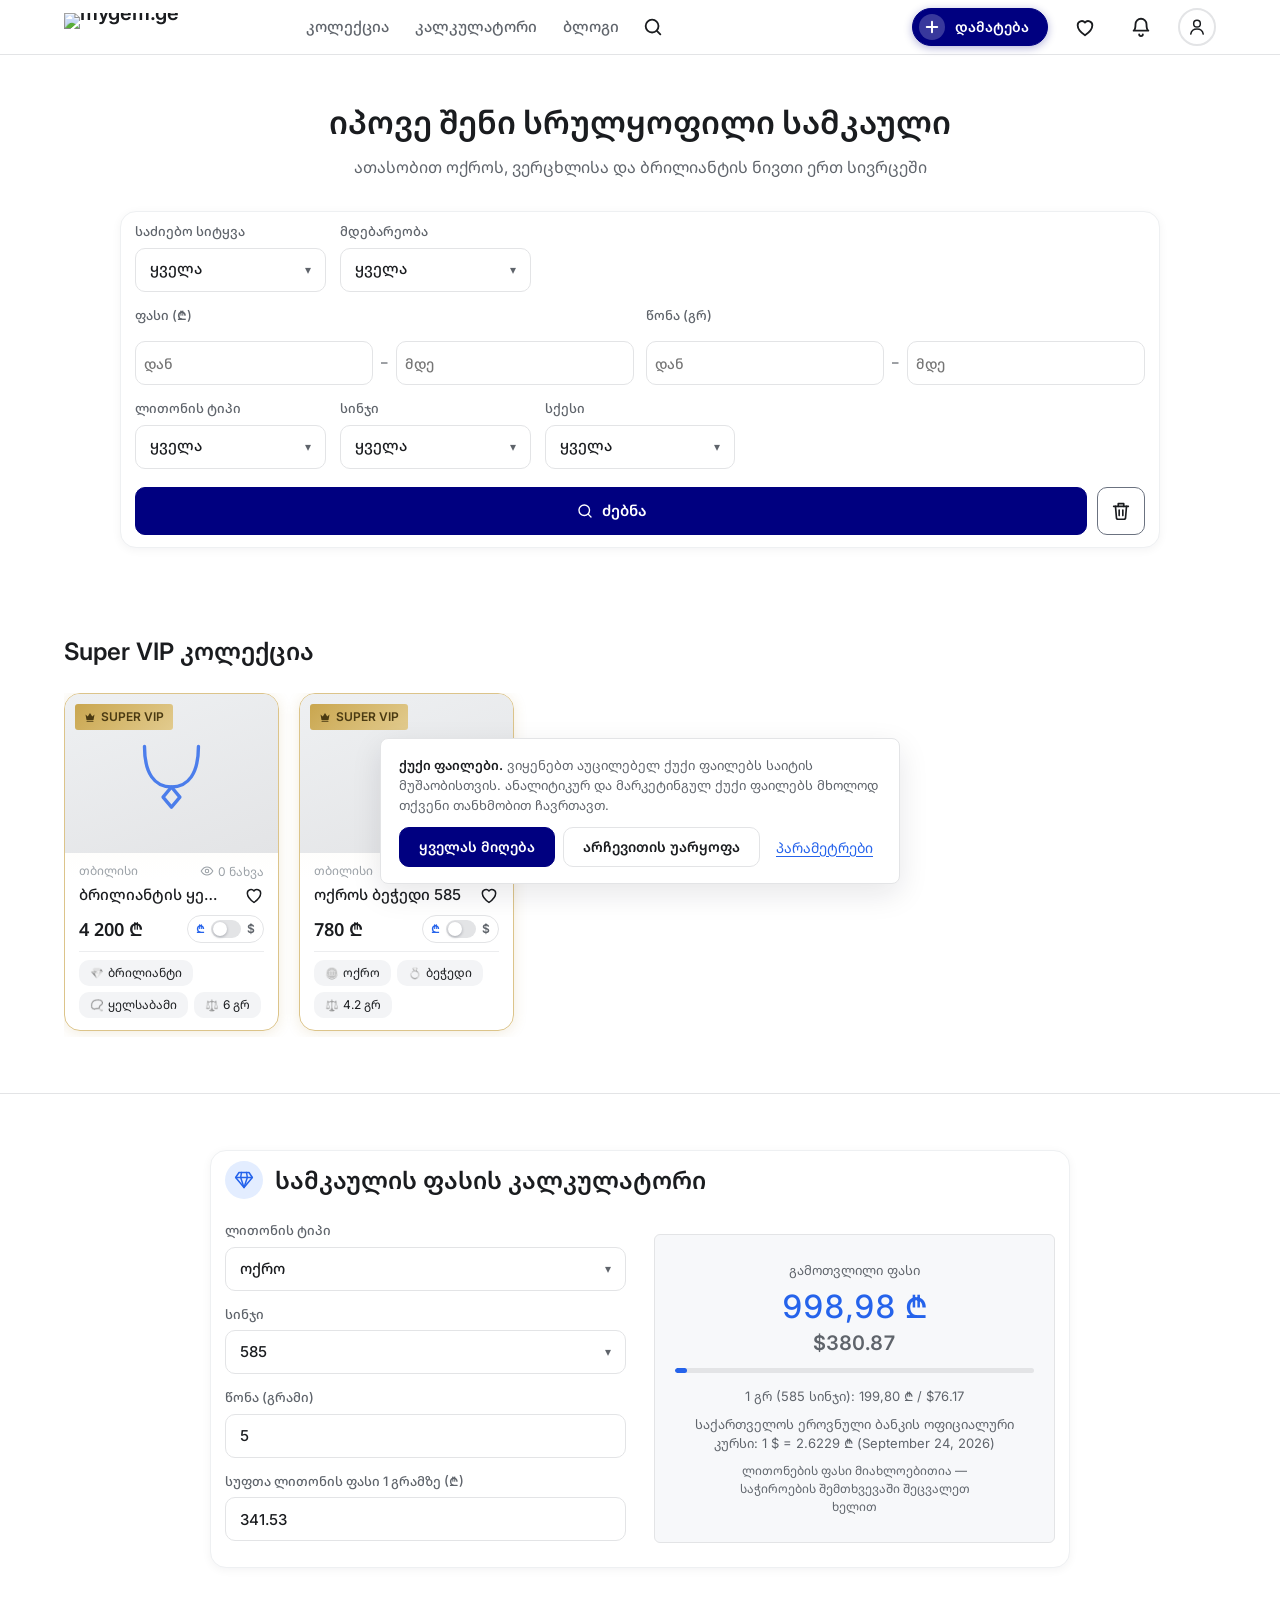
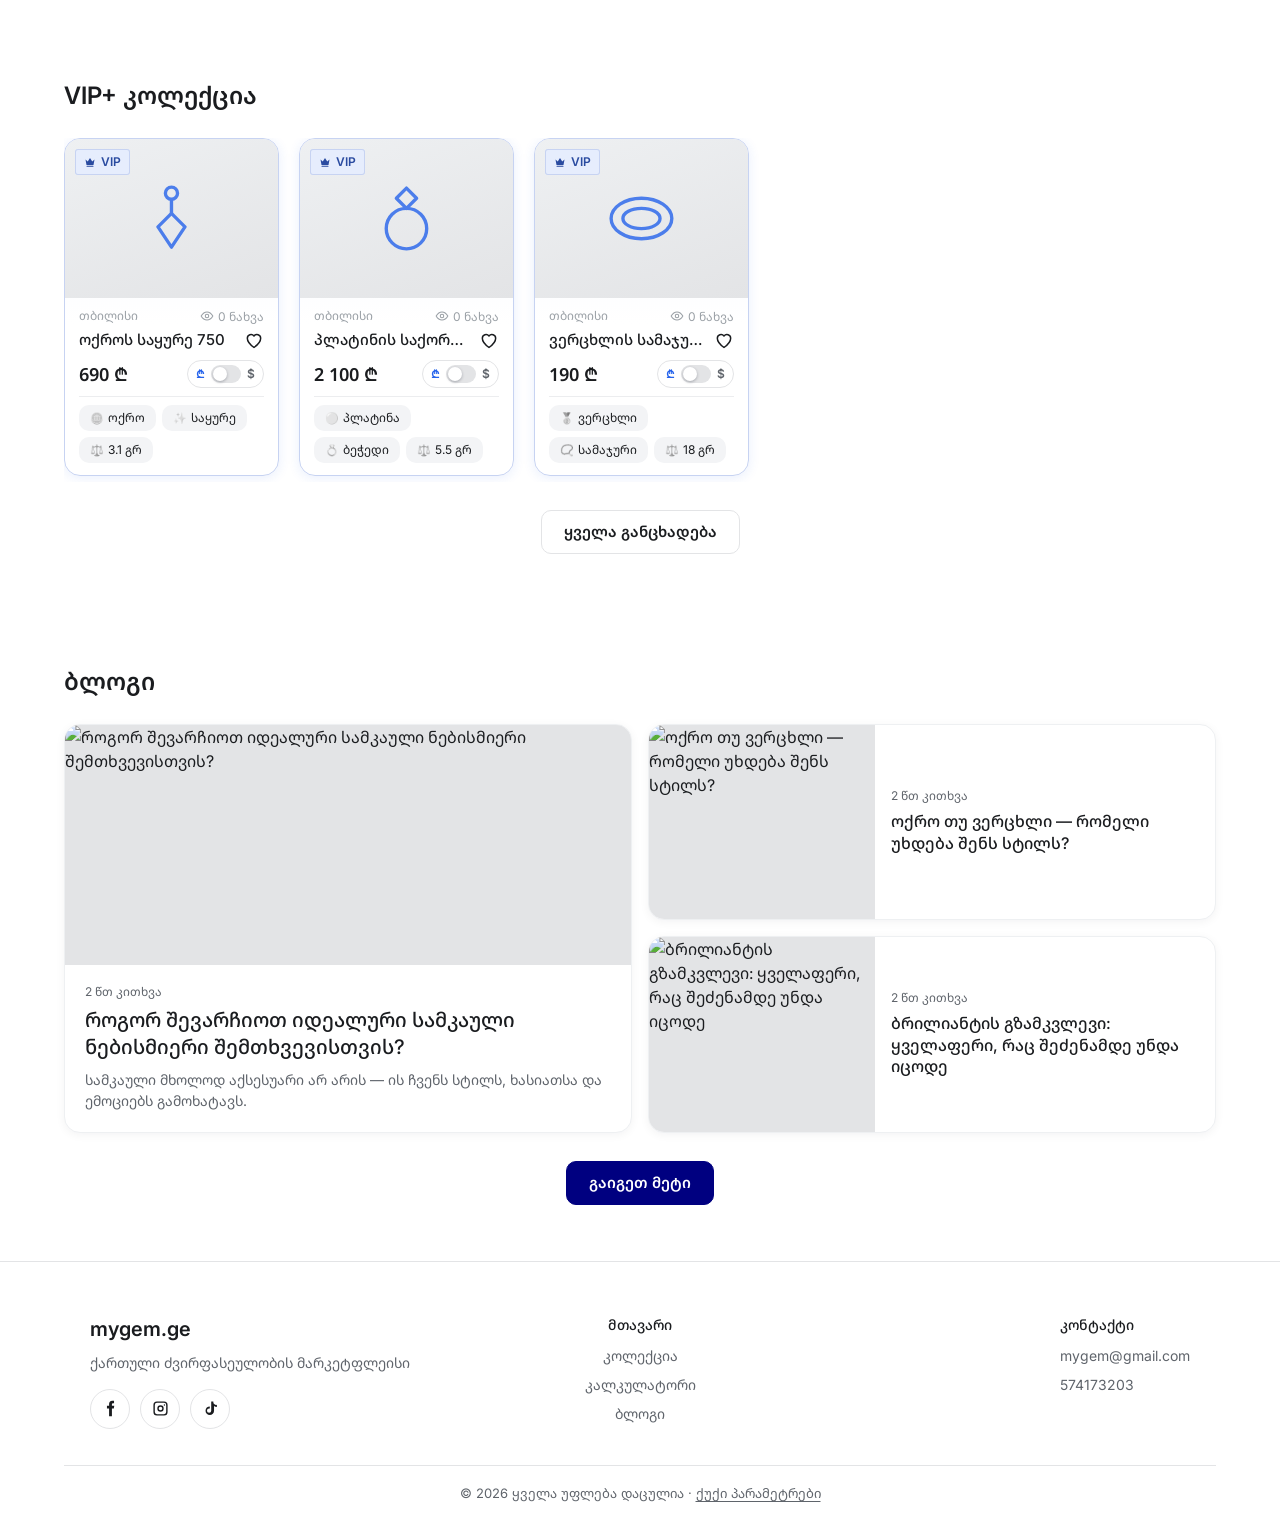
==== commit 00db1dfe: "Add files via upload" ====
--- a/index.html
+++ b/index.html
@@ -5,14 +5,17 @@
 <meta name="viewport" content="width=device-width, initial-scale=1">
 <meta name="theme-color" content="#ffffff">
 <title>mygem.ge – ძვირფასეულობის მარკეტფლეისი</title>
-<link rel="icon" type="image/jpeg" href="Mygem ge.jpg">
+<link rel="icon" type="image/jpeg" href="images/Mygem ge.jpg">
+<link rel="preconnect" href="https://fonts.googleapis.com">
+<link rel="preconnect" href="https://fonts.gstatic.com" crossorigin>
+<link rel="stylesheet" href="https://fonts.googleapis.com/css2?family=Inter:wght@400;500;600&family=Noto+Sans+Georgian:wght@400;500;600&family=Noto+Serif+Georgian:wght@400;500&display=swap">
 <link rel="stylesheet" href="style.css">
 </head>
 <body>
 <header class="top">
-  <a href="#home" class="logo" aria-label="mygem.ge"><img class="wm" src="Mygem ge.jpg" alt="mygem.ge" width="166" height="36"></a>
+  <a href="#home" class="logo" aria-label="mygem.ge"><img class="wm" src="images/Mygem ge.jpg" alt="mygem.ge" width="166" height="36"></a>
   <nav class="nav">
-    <a href="#search" data-reset>კოლექცია</a>
+    <a href="#collection">კოლექცია</a>
     <a href="#calculator">კალკულატორი</a>
     <a href="#blog">ბლოგი</a>
     <div class="hs" id="hs">
@@ -21,7 +24,7 @@
     </div>
   </nav>
   <div class="actions">
-    <a href="#add" class="btn add"><span>+</span><span class="t"> დამატება</span></a>
+    <a href="#add" class="btn add" aria-label="დამატება"><span class="pl" aria-hidden="true"><svg viewBox="0 0 24 24" fill="none" stroke="currentColor" stroke-width="2.6" stroke-linecap="round"><path d="M12 5v14M5 12h14"/></svg></span><span class="t">დამატება</span></a>
     <a href="#favs" class="ib" title="ფავორიტები" aria-label="ფავორიტები"><svg viewBox="0 0 24 24" width="20" height="20" fill="none" stroke="currentColor" stroke-width="2" stroke-linejoin="round"><path d="M12 21s-8-5.500-8-11a4.500 4.500 0 018-2.800A4.500 4.500 0 0120 10c0 5.500-8 11-8 11z"/></svg><span class="dot fc" id="favDot"></span></a>
     <button class="ib" id="noteBtn" title="შეტყობინებები" aria-label="შეტყობინებები"><svg viewBox="0 0 24 24" width="20" height="20" fill="none" stroke="currentColor" stroke-width="2" stroke-linecap="round" stroke-linejoin="round"><path d="M6 9a6 6 0 0112 0c0 6 2 7 2 7H4s2-1 2-7z"/><path d="M10 20a2 2 0 004 0"/></svg><span class="dot" id="noteDot"></span></button>
     <button class="ib login" id="loginBtn" title="პროფილი" aria-label="პროფილი"></button>
@@ -38,20 +41,20 @@
       <div class="fname">mygem.ge</div>
       <p>ქართული ძვირფასეულობის მარკეტფლეისი</p>
       <div class="soc">
-        <a href="#" title="Facebook"><svg viewBox="0 0 24 24"><path d="M14 8V6c0-1 .5-1.5 1.5-1.5H17V1h-2.5C11.5 1 10 3 10 5.5V8H7v4h3v11h4V12h2.7l.6-4z"/></svg></a>
+        <a href="https://www.facebook.com/mygem.ge" target="_blank" rel="noopener noreferrer" title="Facebook" aria-label="Facebook"><svg viewBox="0 0 24 24"><path d="M14 8V6c0-1 .5-1.5 1.5-1.5H17V1h-2.5C11.5 1 10 3 10 5.5V8H7v4h3v11h4V12h2.7l.6-4z"/></svg></a>
         <a href="#" title="Instagram"><svg viewBox="0 0 24 24"><path d="M7 2h10a5 5 0 015 5v10a5 5 0 01-5 5H7a5 5 0 01-5-5V7a5 5 0 015-5zm0 2a3 3 0 00-3 3v10a3 3 0 003 3h10a3 3 0 003-3V7a3 3 0 00-3-3zm5 3.5A4.500 4.500 0 1112 16.500 4.500 4.500 0 0112 7.500zm0 2A2.500 2.500 0 1012 14.500 2.500 2.500 0 0012 9.500zM17.500 6a1 1 0 110 2 1 1 0 010-2z"/></svg></a>
         <a href="#" title="TikTok"><svg viewBox="0 0 24 24"><path d="M16 2h-3v13a3 3 0 11-3-3c.3 0 .7 0 1 .1V9a6 6 0 106 6V8.500a7 7 0 004 1.300V6.800A4 4 0 0116 3z"/></svg></a>
       </div>
     </div>
     <div class="fcol fmid">
       <a href="#home" class="fh">მთავარი</a>
-      <a href="#search" data-reset>კოლექცია</a>
+      <a href="#collection">კოლექცია</a>
       <a href="#calculator">კალკულატორი</a>
     <a href="#blog">ბლოგი</a>
     </div>
     <div class="fcol fright">
       <b class="fh">კონტაქტი</b>
-      <a href="mailto:myoqro@gmail.com">myoqro@gmail.com</a>
+      <a href="mailto:mygemge@gmail.com">mygem@gmail.com</a>
       <a href="tel:+995574173203">574173203</a>
     </div>
   </div>
@@ -79,9 +82,12 @@
   </div>
   <button type="button" class="link" id="ckX">დახურვა</button>
 </div></div>
+<script>/* e-mails that may use the admin tools (payments, blog). If tryon.js already defines window.ADMIN_EMAILS its list is kept. */window.ADMIN_EMAILS=window.ADMIN_EMAILS||["mygemge@gmail.com"];
+/* URL of the deployed metals-worker.js (official LBMA gold / silver / platinum prices), e.g. "https://mygem-metals.YOURNAME.workers.dev". Empty = public live spot feed. */window.METALS_API="";</script>
 <script>/* URL of the deployed tryon-worker.js (see SETUP-TRYON.md), e.g. "https://mygem-tryon.YOURNAME.workers.dev" */window.TRYON_API="";</script>
 <script src="tryon.js"></script>
 <script src="blog.js"></script>
+<script src="blog-extra.js"></script>
 <script src="script.js"></script>
 </body>
 </html>
--- a/style.css
+++ b/style.css
@@ -2,7 +2,8 @@
    mygem.ge — Bright, refined, minimalist jewelry marketplace
    Palette: pure white · cool light grays · charcoal text
    ===================================================================== */
-:root {
+
+   :root {
   --w: #ffffff;
   --bg: #ffffff;          /* pure white page */
   --cream: #F7F8FA;       /* card / light surface */
@@ -20,14 +21,21 @@
   --r: 4px;               /* control radius: square-ish */
   --ctl: 44px;            /* control height */
   --shadow: 0 10px 30px rgba(17, 24, 39, 0.10);
+  /* typography system */
+  --font-ui: "Inter", Arial, "Noto Sans Georgian", sans-serif;      /* English -> Inter (Arial fallback); Georgian glyphs -> Noto Sans Georgian */
+  --font-price: "Noto Sans Georgian", "Inter", Arial, sans-serif;
+  --fs-xs: 12px; --fs-sm: 13px; --fs-md: 14px; --fs-base: 15px; --fs-lg: 16px; --fs-xl: 18px; --fs-2xl: 20px; --fs-h2: 24px;
+  --fs-h1: clamp(26px, 3vw, 32px);
+  --logo-h: 26px;
+  --logo-img-h: 46px;   /* logo = height of the "დამატება" button; header height unchanged */
 }
 
 * { box-sizing: border-box; margin: 0; padding: 0; }
-html { scroll-behavior: smooth; scroll-padding-top: 90px; }
+html { scroll-behavior: smooth; scroll-padding-top: calc(var(--hh, 105px) + 24px); }
 
 body {
-  font-family: -apple-system, BlinkMacSystemFont, "Segoe UI", Roboto, Helvetica, Arial, "Noto Sans Georgian", sans-serif;
-  font-size: 16px;
+  font-family: var(--font-ui);
+  font-size: var(--fs-lg);
   line-height: 1.5;
   background: var(--bg);
   color: var(--tx);
@@ -58,14 +66,14 @@
   border-bottom: 1px solid var(--line);
 }
 
-.logo { font-weight: 700; font-size: 22px; letter-spacing: -0.3px; display: inline-flex; align-items: center; gap: 12px; color: var(--tx); }
+.logo { font-weight: 600; font-size: var(--fs-2xl); letter-spacing: -0.3px; display: inline-flex; align-items: center; gap: 12px; color: var(--tx); }
 .logo img { width: 46px; height: 46px; object-fit: contain; mix-blend-mode: multiply; transition: transform 0.4s cubic-bezier(0.16, 1, 0.3, 1); }
 .logo:hover img { transform: scale(1.05); }
-.logo b { font-weight: 700; }
+.logo b { font-weight: 600; }
 .logo span { color: var(--gold-d); font-weight: 500; }
 
 .nav { display: flex; align-items: center; gap: 6px; flex: 1; min-width: 0; }
-.nav > a { padding: 8px 12px; border-radius: var(--r); font-size: 14px; font-weight: 500; letter-spacing: 0.1px; color: var(--mu); transition: color 0.2s, background 0.2s; white-space: nowrap; }
+.nav > a { padding: 8px 12px; border-radius: var(--r); font-size: var(--fs-md); font-weight: 500; letter-spacing: 0.1px; color: var(--mu); transition: color 0.2s, background 0.2s; white-space: nowrap; }
 .nav > a:hover { background: var(--hov); color: var(--tx); }
 
 /* expanding search */
@@ -87,7 +95,7 @@
   outline: 0;
   background: none;
   padding: 0;
-  font-size: 15px;
+  font-size: var(--fs-base);
   color: var(--tx);
   transition: width 0.45s cubic-bezier(0.16, 1, 0.3, 1), opacity 0.3s ease, padding 0.45s;
 }
@@ -114,11 +122,11 @@
 .ib svg { width: 22px; height: 22px; }
 .ib:hover { background: var(--hov); color: var(--gold-d); }
 
-.login { border: 1px solid var(--cream2); font-weight: 600; font-size: 15px; border-radius: 50%; overflow: hidden; background: var(--w); }
+.login { border: 1px solid var(--cream2); font-weight: 600; font-size: var(--fs-base); border-radius: 50%; overflow: hidden; background: var(--w); }
 .login:hover { background: var(--gold-d); color: #fff; border-color: var(--gold-d); }
 .login img { width: 100%; height: 100%; object-fit: cover; }
 
-.dot { position: absolute; top: 3px; right: 3px; min-width: 17px; height: 17px; padding: 0 4px; border-radius: 9px; background: var(--err); color: #fff; font-size: 10px; font-weight: 700; display: none; place-items: center; }
+.dot { position: absolute; top: 3px; right: 3px; min-width: 17px; height: 17px; padding: 0 4px; border-radius: 9px; background: var(--err); color: #fff; font-size: var(--fs-xs); font-weight: 600; display: none; place-items: center; }
 .dot.fc { background: var(--gold-d); }
 
 /* ---------- Buttons ---------- */
@@ -132,7 +140,7 @@
   border-radius: var(--r);
   cursor: pointer;
   font-weight: 600;
-  font-size: 15px;
+  font-size: var(--fs-base);
   letter-spacing: 0.2px;
   transition: background 0.2s, border-color 0.2s, transform 0.2s, box-shadow 0.2s;
   display: inline-flex;
@@ -146,10 +154,10 @@
 .btn .ic { width: 18px; height: 18px; }
 .btn.alt { background: var(--w); color: var(--tx); border-color: var(--cream2); }
 .btn.alt:hover { background: var(--hov); border-color: var(--gold); box-shadow: none; }
-.btn.sm { min-height: 36px; padding: 0 14px; font-size: 14px; margin-top: 6px; }
+.btn.sm { min-height: 36px; padding: 0 14px; font-size: var(--fs-md); margin-top: 6px; }
 .btn.sm .ic { width: 16px; height: 16px; }
 .btn.add { min-height: 42px; padding: 0 18px; }
-.btn.add > span:first-child { font-size: 20px; font-weight: 400; line-height: 1; }
+.btn.add > span:first-child { font-size: var(--fs-2xl); font-weight: 400; line-height: 1; }
 
 /* ---------- Panels & dropdown results ---------- */
 .notes, .sres {
@@ -169,10 +177,10 @@
   display: none;
 }
 .notes.show, .sres.show { display: block; animation: fade 0.25s cubic-bezier(0.16, 1, 0.3, 1); }
-.notes h4 { font-size: 16px; margin-bottom: 10px; font-weight: 600; }
-.note { padding: 12px; border-radius: var(--r); font-size: 14px; margin-bottom: 8px; background: var(--cream); border-left: 3px solid var(--cream2); }
+.notes h4 { font-size: var(--fs-lg); margin-bottom: 10px; font-weight: 600; }
+.note { padding: 12px; border-radius: var(--r); font-size: var(--fs-md); margin-bottom: 8px; background: var(--cream); border-left: 3px solid var(--cream2); }
 .note.new { background: #ECEDEF; border-left-color: var(--gold); }
-.note small { display: block; color: var(--mu); font-size: 12px; margin-top: 4px; }
+.note small { display: block; color: var(--mu); font-size: var(--fs-xs); margin-top: 4px; }
 
 .sres { left: auto; right: 8%; width: 480px; }
 .sr { display: flex; align-items: center; gap: 12px; padding: 10px; border-radius: var(--r); cursor: pointer; transition: background 0.15s; }
@@ -180,27 +188,36 @@
 .st { width: 52px; height: 52px; border-radius: var(--r); background: var(--cream) center/cover; display: grid; place-items: center; flex: none; border: 1px solid var(--cream2); color: var(--gold); }
 .st svg.ill { width: 28px; height: 28px; }
 .si { flex: 1; min-width: 0; }
-.si b { display: block; font-size: 15px; font-weight: 600; white-space: nowrap; overflow: hidden; text-overflow: ellipsis; }
-.si small { color: var(--mu); font-size: 13px; }
-.sr .price { font-size: 15px; font-weight: 600; }
+.si b { display: block; font-size: var(--fs-base); font-weight: 600; white-space: nowrap; overflow: hidden; text-overflow: ellipsis; }
+.si small { color: var(--mu); font-size: var(--fs-sm); }
+.sr .price { font-size: var(--fs-base); font-weight: 600; }
 
 #app { min-height: 70vh; animation: fade 0.4s cubic-bezier(0.16, 1, 0.3, 1); }
 @keyframes fade { from { opacity: 0; transform: translateY(6px); } to { opacity: 1; transform: translateY(0); } }
 
 /* ---------- Hero & filters ---------- */
 .hero {
-  background: linear-gradient(180deg, #ffffff 0%, var(--bg) 100%);
+  background:
+    radial-gradient(ellipse 55% 90% at 50% 40%, rgba(60, 70, 230, 0.55) 0%, rgba(60, 70, 230, 0) 70%),
+    linear-gradient(135deg, #070b4a 0%, #141a9c 50%, #070b4a 100%);
+  position: relative;
+  isolation: isolate;
   padding: 64px 5% 48px;
   text-align: center;
   border-bottom: 1px solid var(--line);
 }
-.hero h1 { font-size: clamp(32px, 4.4vw, 52px); font-weight: 500; letter-spacing: -0.8px; line-height: 1.15; margin-bottom: 12px; }
-.hero > p { color: var(--mu); font-size: 17px; max-width: 560px; margin: 0 auto 32px; }
+.hero::before, .hero::after { content: ""; position: absolute; top: 0; bottom: 0; height: 100%; z-index: -1; pointer-events: none; background-repeat: no-repeat; background-size: 100% 100%; }
+.hero::before { left: 0; aspect-ratio: 500 / 762; background-image: url("hero-left.png"); }
+.hero::after { right: 0; aspect-ratio: 448 / 762; background-image: url("hero-right.png"); }
+@media (max-width: 1100px) { .hero::before, .hero::after { opacity: 0.4; } }
+@media (max-width: 700px) { .hero::before, .hero::after { display: none; } }
+.hero h1 { font-size: var(--fs-h1); font-weight: 500; letter-spacing: -0.8px; line-height: 1.15; margin-bottom: 12px; color: #ffffff; }
+.hero > p { color: rgba(255, 255, 255, 0.82); font-size: var(--fs-lg); max-width: 680px; margin: 0 auto 32px; }
 
 .sbox { max-width: 1040px; margin: auto; background: var(--w); border-radius: 6px; padding: 24px; box-shadow: 0 8px 30px rgba(17, 24, 39, 0.07); border: 1px solid var(--line); }
 
 .fgrid { display: grid; grid-template-columns: repeat(auto-fit, minmax(170px, 1fr)); gap: 14px; text-align: left; }
-.fgrid label, .fld, .form label { font-size: 13px; font-weight: 500; color: var(--mu); display: flex; flex-direction: column; gap: 6px; }
+.fgrid label, .fld, .form label { font-size: var(--fs-sm); font-weight: 500; color: var(--mu); display: flex; flex-direction: column; gap: 6px; }
 
 /* all filter / form controls share one square-ish size */
 .fgrid input, .form input, .form textarea, .calc input, .dd-other {
@@ -210,7 +227,7 @@
   border-radius: var(--r);
   background: var(--w);
   outline: 0;
-  font-size: 15px;
+  font-size: var(--fs-base);
   color: var(--tx);
   width: 100%;
   transition: border-color 0.2s, box-shadow 0.2s;
@@ -226,27 +243,27 @@
 /* ---------- Custom dropdowns ---------- */
 .ddw { display: flex; flex-direction: column; gap: 6px; }
 .dd { position: relative; }
-.dd-btn { width: 100%; height: var(--ctl); display: flex; align-items: center; justify-content: space-between; gap: 8px; padding: 0 14px; border: 1px solid var(--cream2); border-radius: var(--r); background: var(--w); cursor: pointer; color: var(--tx); font-size: 15px; text-align: left; transition: border-color 0.2s, box-shadow 0.2s; }
+.dd-btn { width: 100%; height: var(--ctl); display: flex; align-items: center; justify-content: space-between; gap: 8px; padding: 0 14px; border: 1px solid var(--cream2); border-radius: var(--r); background: var(--w); cursor: pointer; color: var(--tx); font-size: var(--fs-base); text-align: left; transition: border-color 0.2s, box-shadow 0.2s; }
 .dd-btn:hover { border-color: #C9CBCF; }
 .dd.open .dd-btn, .dd-btn:focus-visible { border-color: var(--gold); box-shadow: 0 0 0 3px rgba(91, 100, 112, 0.18); outline: 0; }
 .dd-val { display: flex; align-items: center; gap: 8px; min-width: 0; white-space: nowrap; overflow: hidden; }
 .dd-val.ph { color: var(--tx); }
 .dd-val .ti { width: 16px; height: 16px; }
-.car { color: var(--mu); font-size: 11px; transition: transform 0.25s; }
+.car { color: var(--mu); font-size: var(--fs-xs); transition: transform 0.25s; }
 .dd.open .car { transform: rotate(180deg); }
 
 .dd-list { display: none; position: absolute; left: 0; right: 0; top: calc(100% + 4px); background: var(--w); border: 1px solid var(--cream2); border-radius: var(--r); box-shadow: var(--shadow); max-height: 260px; overflow: auto; z-index: 30; padding: 4px; scrollbar-width: thin; scrollbar-color: var(--cream2) transparent; }
 .dd.open .dd-list { display: block; animation: ddIn 0.2s cubic-bezier(0.16, 1, 0.3, 1); }
 @keyframes ddIn { from { opacity: 0; transform: translateY(-4px); } to { opacity: 1; transform: translateY(0); } }
-.dd-opt { display: flex; align-items: center; gap: 10px; padding: 10px 12px; border-radius: 3px; cursor: pointer; color: var(--tx); font-size: 15px; transition: background 0.15s; }
+.dd-opt { display: flex; align-items: center; gap: 10px; padding: 10px 12px; border-radius: 3px; cursor: pointer; color: var(--tx); font-size: var(--fs-base); transition: background 0.15s; }
 .dd-opt:hover { background: var(--hov); }
 .dd-opt.sel { background: #ECEDEF; color: var(--gold-d); font-weight: 600; }
-.dd-opt.sel::after { content: "✓"; margin-left: auto; font-size: 13px; }
+.dd-opt.sel::after { content: "✓"; margin-left: auto; font-size: var(--fs-sm); }
 .ti { width: 16px; height: 16px; color: var(--gold-d); flex: none; }
 
 /* ---------- Sections & cards ---------- */
 .sec { padding: 56px 5%; }
-.sec h2 { font-size: 30px; font-weight: 500; margin-bottom: 26px; letter-spacing: -0.5px; line-height: 1.2; }
+.sec h2 { font-size: var(--fs-h1); font-weight: 500; margin-bottom: 26px; letter-spacing: -0.5px; line-height: 1.2; }
 
 .grid { display: grid; grid-template-columns: repeat(auto-fill, minmax(215px, 1fr)); gap: 20px; }
 
@@ -267,20 +284,20 @@
 .card .imgi { position: absolute; inset: 0; display: grid; place-items: center; background-size: cover; background-position: center; transition: transform 0.8s cubic-bezier(0.16, 1, 0.3, 1); color: var(--gold); }
 .card .imgi svg.ill, .pph svg.ill { width: 38%; height: auto; opacity: 0.8; }
 .card .in { padding: 12px 14px 14px; }
-.card h4 { font-size: 15px; font-weight: 500; line-height: 1.35; margin-bottom: 3px; white-space: nowrap; overflow: hidden; text-overflow: ellipsis; }
-.card small { color: var(--mu); font-size: 13px; display: block; white-space: nowrap; overflow: hidden; text-overflow: ellipsis; }
+.card h4 { font-size: var(--fs-base); font-weight: 500; line-height: 1.35; margin-bottom: 3px; white-space: nowrap; overflow: hidden; text-overflow: ellipsis; }
+.card small { color: var(--mu); font-size: var(--fs-sm); display: block; white-space: nowrap; overflow: hidden; text-overflow: ellipsis; }
 
 .prow { display: flex; align-items: center; justify-content: space-between; margin-top: 10px; }
-.card .price { font-size: 18px; }
-.price { font-weight: 700; color: var(--tx); font-size: 20px; letter-spacing: -0.2px; line-height: 1.2; white-space: nowrap; display: inline-block; font-variant-numeric: lining-nums tabular-nums; }
+.card .price { font-size: var(--fs-xl); }
+.price { font-weight: 600; color: var(--tx); font-size: var(--fs-2xl); letter-spacing: -0.2px; line-height: 1.2; white-space: nowrap; display: inline-block; font-variant-numeric: lining-nums tabular-nums; }
 .price.flip { animation: flip 0.4s; }
 @keyframes flip { 50% { transform: rotateX(90deg); opacity: 0; } }
 
 .csw { display: flex; background: var(--w); border: 1px solid var(--cream2); border-radius: var(--r); padding: 2px; cursor: pointer; }
-.csw b { min-width: 27px; height: 24px; display: grid; place-items: center; border-radius: 3px; font-size: 13px; color: var(--mu); transition: 0.2s; }
+.csw b { min-width: 27px; height: 24px; display: grid; place-items: center; border-radius: 3px; font-size: var(--fs-sm); color: var(--mu); transition: 0.2s; }
 .csw b.on { background: var(--gold-d); color: #fff; }
 
-.badge { position: absolute; top: 10px; left: 10px; display: inline-flex; align-items: center; font-size: 11px; font-weight: 700; letter-spacing: 0.6px; padding: 4px 9px; border-radius: 3px; z-index: 2; color: #fff; background: var(--gold-d); text-transform: uppercase; }
+.badge { position: absolute; top: 10px; left: 10px; display: inline-flex; align-items: center; font-size: var(--fs-xs); font-weight: 600; letter-spacing: 0.6px; padding: 4px 9px; border-radius: 3px; z-index: 2; color: #fff; background: var(--gold-d); text-transform: uppercase; }
 .badge.s { background: var(--gold-l); color: var(--gold-d); }
 .badge .crown { width: 12px; height: 12px; margin-right: 5px; }
 
@@ -310,7 +327,7 @@
 .card.is-vip { border-color: #C9CBCF; }
 .card.is-svip { border-color: var(--gold); }
 
-.card .peek { position: absolute; left: 50%; bottom: 12px; z-index: 2; display: inline-flex; align-items: center; gap: 6px; padding: 6px 14px; border-radius: var(--r); font-size: 13px; font-weight: 500; color: var(--tx); background: rgba(255, 255, 255, 0.96); box-shadow: 0 4px 14px rgba(17, 24, 39, 0.15); opacity: 0; transform: translate(-50%, 6px); transition: opacity 0.25s ease, transform 0.3s cubic-bezier(0.16, 1, 0.3, 1); pointer-events: none; }
+.card .peek { position: absolute; left: 50%; bottom: 12px; z-index: 2; display: inline-flex; align-items: center; gap: 6px; padding: 6px 14px; border-radius: var(--r); font-size: var(--fs-sm); font-weight: 500; color: var(--tx); background: rgba(255, 255, 255, 0.96); box-shadow: 0 4px 14px rgba(17, 24, 39, 0.15); opacity: 0; transform: translate(-50%, 6px); transition: opacity 0.25s ease, transform 0.3s cubic-bezier(0.16, 1, 0.3, 1); pointer-events: none; }
 .card .peek svg.ic { width: 16px; height: 16px; }
 
 @media (hover: hover) and (pointer: fine) {
@@ -320,21 +337,21 @@
 }
 
 .layout { display: grid; grid-template-columns: 290px 1fr; gap: 32px; padding: 36px 5%; align-items: start; }
-.layout aside { position: sticky; top: 92px; }
+.layout aside { position: sticky; top: calc(var(--hh, 105px) + 23px); }
 .layout aside .fgrid { grid-template-columns: 1fr 1fr; }
 .layout aside .fgrid > .fld, .layout aside .fgrid > .ddw { grid-column: 1 / -1; }
-.results h2 { font-size: 26px; font-weight: 500; letter-spacing: -0.4px; }
-
-.empty { padding: 60px 20px; text-align: center; color: var(--mu); font-size: 16px; }
+.results h2 { font-size: var(--fs-h2); font-weight: 500; letter-spacing: -0.4px; }
+
+.empty { padding: 60px 20px; text-align: center; color: var(--mu); font-size: var(--fs-lg); }
 .page { max-width: 960px; margin: 44px auto; padding: 0 5%; }
-.page > h1 { font-size: 34px; font-weight: 500; letter-spacing: -0.5px; }
+.page > h1 { font-size: var(--fs-h1); font-weight: 500; letter-spacing: -0.5px; }
 
 .panel { background: var(--w); border: 1px solid var(--line); border-radius: 8px; padding: 32px; box-shadow: 0 8px 30px rgba(17, 24, 39, 0.05); }
 .form { display: grid; grid-template-columns: 1fr 1fr; gap: 18px; }
 .form .full { grid-column: 1 / -1; }
 
 .tabs { display: flex; gap: 8px; margin: 22px 0; flex-wrap: wrap; border-bottom: 1px solid var(--line); padding-bottom: 18px; }
-.tabs button { height: 40px; padding: 0 16px; border-radius: var(--r); border: 1px solid var(--cream2); background: var(--w); cursor: pointer; font-size: 15px; font-weight: 500; color: var(--tx); transition: background 0.2s, color 0.2s, border-color 0.2s; display: inline-flex; align-items: center; gap: 8px; }
+.tabs button { height: 40px; padding: 0 16px; border-radius: var(--r); border: 1px solid var(--cream2); background: var(--w); cursor: pointer; font-size: var(--fs-base); font-weight: 500; color: var(--tx); transition: background 0.2s, color 0.2s, border-color 0.2s; display: inline-flex; align-items: center; gap: 8px; }
 .tabs button .ic { width: 18px; height: 18px; }
 .tabs button.on { background: var(--gold-d); border-color: var(--gold-d); color: #fff; }
 .tabs button:not(.on):hover { background: var(--hov); border-color: var(--gold); }
@@ -342,24 +359,24 @@
 .tabs #logout:hover { background: #fdf2f1; border-color: #efc8c4; }
 
 .prof-head { display: flex; gap: 20px; align-items: center; flex-wrap: wrap; }
-.prof-head h2 { font-size: 24px; font-weight: 600; }
-.ava { width: 84px; height: 84px; border-radius: 50%; background: var(--gold-d); color: #fff; display: grid; place-items: center; font-size: 28px; overflow: hidden; flex: none; }
+.prof-head h2 { font-size: var(--fs-h2); font-weight: 600; }
+.ava { width: 84px; height: 84px; border-radius: 50%; background: var(--gold-d); color: #fff; display: grid; place-items: center; font-size: var(--fs-h1); overflow: hidden; flex: none; }
 .ava img { width: 100%; height: 100%; object-fit: cover; }
 .ava .ic { width: 34px; height: 34px; }
-.pmail { display: inline-flex; align-items: center; gap: 6px; color: var(--mu); font-size: 15px; }
+.pmail { display: inline-flex; align-items: center; gap: 6px; color: var(--mu); font-size: var(--fs-base); }
 .pmail .ic { width: 16px; height: 16px; }
-.stats { display: flex; gap: 18px; flex-wrap: wrap; font-size: 14px; color: var(--mu); margin: 8px 0 10px; }
+.stats { display: flex; gap: 18px; flex-wrap: wrap; font-size: var(--fs-md); color: var(--mu); margin: 8px 0 10px; }
 .stats b { color: var(--tx); }
 .stat { display: inline-flex; align-items: center; gap: 6px; }
 .stat i { display: grid; place-items: center; color: var(--gold-d); }
 .stat .ic { width: 16px; height: 16px; }
 
 /* ---------- Validation ---------- */
-.fe { font-style: normal; color: var(--err); font-size: 13px; margin-top: 2px; }
+.fe { font-style: normal; color: var(--err); font-size: var(--fs-sm); margin-top: 2px; }
 .bad input, .bad textarea, .bad .dd-btn, .bad .drop { border-color: var(--err) !important; }
 .bad { animation: shake 0.3s; }
 @keyframes shake { 25% { transform: translateX(-3px); } 75% { transform: translateX(3px); } }
-.fsum { background: #fdf2f1; color: var(--err); border: 1px solid #f3cfcc; border-radius: var(--r); padding: 12px 14px; font-size: 14px; font-weight: 500; }
+.fsum { background: #fdf2f1; color: var(--err); border: 1px solid #f3cfcc; border-radius: var(--r); padding: 12px 14px; font-size: var(--fs-md); font-weight: 500; }
 .pw { position: relative; display: flex; }
 .pw input { width: 100%; padding-right: 44px; }
 .eye { position: absolute; right: 6px; top: 50%; transform: translateY(-50%); width: 32px; height: 32px; border: 0; background: none; color: var(--mu); cursor: pointer; border-radius: 50%; display: grid; place-items: center; }
@@ -374,55 +391,50 @@
 .drop:hover, .drop.drag { border-color: var(--gold); background: #ECEDEF; }
 .drop .up { width: 44px; height: 44px; border-radius: 50%; background: var(--gold-d); color: #fff; display: grid; place-items: center; margin-bottom: 4px; }
 .drop .up svg { width: 20px; height: 20px; }
-.drop b { color: var(--tx); font-size: 15px; }
+.drop b { color: var(--tx); font-size: var(--fs-base); }
 .drop u { color: var(--gold-d); }
-.drop small { font-size: 13px; }
-.pcount { display: flex; align-items: center; gap: 10px; font-size: 13px; margin-top: 8px; }
+.drop small { font-size: var(--fs-sm); }
+.pcount { display: flex; align-items: center; gap: 10px; font-size: var(--fs-sm); margin-top: 8px; }
 .pbar { flex: 1; height: 4px; background: var(--cream2); border-radius: 4px; overflow: hidden; }
 .pbar i { display: block; height: 100%; width: 0; background: var(--gold); transition: width 0.3s; }
 .pcount.ok #pcnt { color: var(--gold-d); font-weight: 600; }
 .photos { display: grid; grid-template-columns: repeat(auto-fill, minmax(88px, 1fr)); gap: 8px; margin-top: 8px; }
 .photos .ph { position: relative; aspect-ratio: 1; border-radius: var(--r); overflow: hidden; border: 1px solid var(--cream2); }
 .photos .ph img { width: 100%; height: 100%; object-fit: cover; }
-.photos .ph .rm { position: absolute; top: 4px; right: 4px; width: 22px; height: 22px; border-radius: 50%; border: 0; background: rgba(17, 24, 39, 0.75); color: #fff; cursor: pointer; font-size: 13px; display: grid; place-items: center; }
-.cover { position: absolute; left: 4px; bottom: 4px; background: var(--gold-d); color: #fff; font-size: 10px; font-weight: 600; padding: 2px 6px; border-radius: 3px; }
+.photos .ph .rm { position: absolute; top: 4px; right: 4px; width: 22px; height: 22px; border-radius: 50%; border: 0; background: rgba(17, 24, 39, 0.75); color: #fff; cursor: pointer; font-size: var(--fs-sm); display: grid; place-items: center; }
+.cover { position: absolute; left: 4px; bottom: 4px; background: var(--gold-d); color: #fff; font-size: var(--fs-xs); font-weight: 600; padding: 2px 6px; border-radius: 3px; }
 
 /* ---------- Calculator (light) ---------- */
 .calc-wrap { background: var(--w); padding: 56px 5%; border-top: 1px solid var(--line); }
 .calc-in { max-width: 860px; margin: auto; }
 .calc-frame { position: relative; border-radius: 8px; }
 .calc { background: var(--w); color: var(--tx); border: 1px solid var(--line); border-radius: 8px; padding: 30px 32px; box-shadow: 0 10px 34px rgba(17, 24, 39, 0.08); }
-.calc h2 { margin-bottom: 22px; font-size: 20px; font-weight: 600; display: flex; align-items: center; gap: 12px; }
+.calc h2 { margin-bottom: 22px; font-size: var(--fs-2xl); font-weight: 600; display: flex; align-items: center; gap: 12px; }
 .calc-gem { display: inline-grid; place-items: center; width: 38px; height: 38px; border-radius: 50%; color: var(--gold-d); background: var(--gold-l); }
 .calc-gem .pi { width: 20px; height: 20px; }
 .calc-grid { display: grid; grid-template-columns: 1fr 1fr; gap: 28px; align-items: center; }
-.calc label, .calc .fld { display: flex; flex-direction: column; gap: 6px; margin-bottom: 14px; font-size: 13px; font-weight: 500; color: var(--mu); }
+.calc label, .calc .fld { display: flex; flex-direction: column; gap: 6px; margin-bottom: 14px; font-size: var(--fs-sm); font-weight: 500; color: var(--mu); }
 .calc .dd-btn { background: var(--w); color: var(--tx); }
 .calc-out { background: var(--cream); border: 1px solid var(--line); border-radius: 6px; padding: 26px 20px; text-align: center; display: flex; flex-direction: column; align-items: center; justify-content: center; gap: 8px; }
-.total { font-size: 36px; font-weight: 700; color: var(--gold-d); font-variant-numeric: tabular-nums; line-height: 1.1; }
-.total.usd { font-size: 22px; color: var(--mu); font-weight: 600; }
+.total { font-size: var(--fs-h1); font-weight: 600; color: var(--gold-d); font-variant-numeric: tabular-nums; line-height: 1.1; }
+.total.usd { font-size: var(--fs-2xl); color: var(--mu); font-weight: 600; }
 .bar { width: 100%; height: 5px; background: var(--cream2); border-radius: 5px; overflow: hidden; margin: 6px 0; }
 .bar i { display: block; height: 100%; width: 0; background: var(--gold); border-radius: 5px; transition: width 0.4s ease; }
-.calc-out small { color: var(--mu); font-size: 13px; }
+.calc-out small { color: var(--mu); font-size: var(--fs-sm); }
 .calc-trace { display: none; }
 
 /* ---------- Popups & footer ---------- */
-.pubpop { position: fixed; inset: 0; background: rgba(17, 24, 39, 0.4); backdrop-filter: blur(3px); display: grid; place-items: center; z-index: 150; padding: 16px; }
-.pubbox { background: var(--w); border-radius: 8px; padding: 28px; width: 100%; max-width: 320px; text-align: center; box-shadow: 0 20px 50px rgba(17, 24, 39, 0.15); }
-.pubbox h3 { margin: 10px 0 18px; font-size: 18px; }
-.publogo { display: inline-flex; align-items: center; gap: 8px; font-size: 22px; font-weight: 700; }
-.publogo i { font-style: normal; color: var(--gold-d); font-weight: 500; }
-.publogo img { width: 44px; height: 44px; object-fit: contain; mix-blend-mode: multiply; }
+/* success popup (.pubpop / .pubbox): see "SUCCESS WINDOW" block at the end of this file */
 
 footer { background: var(--w); color: var(--mu); padding: 52px 5% 24px; border-top: 1px solid var(--line); }
 .foot { display: grid; grid-template-columns: 1fr auto 1fr; gap: 32px; align-items: start; max-width: 1100px; margin: 0 auto; }
-.fcol { display: flex; flex-direction: column; gap: 8px; font-size: 15px; }
+.fcol { display: flex; flex-direction: column; gap: 8px; font-size: var(--fs-base); }
 .fleft { justify-self: start; }
 .fmid { justify-self: center; text-align: center; }
 .fright { justify-self: end; align-items: flex-start; text-align: left; }
-.fname { font-weight: 700; font-size: 22px; color: var(--tx); }
-.fleft p { font-size: 14px; }
-.fh { font-weight: 600; color: var(--tx); font-size: 16px; margin-bottom: 2px; }
+.fname { font-weight: 600; font-size: var(--fs-2xl); color: var(--tx); }
+.fleft p { font-size: var(--fs-md); }
+.fh { font-weight: 600; color: var(--tx); font-size: var(--fs-lg); margin-bottom: 2px; }
 .soc { display: flex; gap: 10px; margin-top: 8px; }
 .soc a { width: 40px; height: 40px; border-radius: 50%; background: var(--w); border: 1px solid var(--cream2); display: grid; place-items: center; transition: background 0.2s, transform 0.2s, border-color 0.2s; }
 .soc a:hover { background: var(--gold-d); border-color: var(--gold-d); transform: translateY(-2px); }
@@ -430,24 +442,24 @@
 .soc a:hover svg { fill: #fff; }
 .fcol a:not(.fh) { transition: color 0.2s; }
 .fcol a:hover { color: var(--gold-d); }
-.copy { text-align: center; margin-top: 36px; padding-top: 18px; border-top: 1px solid var(--cream2); font-size: 13px; }
+.copy { text-align: center; margin-top: 36px; padding-top: 18px; border-top: 1px solid var(--cream2); font-size: var(--fs-sm); }
 
 /* ---------- Modals & auth ---------- */
 .modal { position: fixed; inset: 0; background: rgba(17, 24, 39, 0.45); backdrop-filter: blur(3px); display: none; place-items: center; z-index: 100; padding: 16px; }
 .modal.show { display: grid; }
 .box { background: var(--w); border-radius: 8px; padding: 32px; width: 100%; max-width: 440px; max-height: 90vh; overflow: auto; box-shadow: 0 20px 50px rgba(17, 24, 39, 0.18); }
-.box h3 { margin-bottom: 18px; font-size: 21px; font-weight: 600; }
+.box h3 { margin-bottom: 18px; font-size: var(--fs-2xl); font-weight: 600; }
 .box .form { grid-template-columns: 1fr; }
-.box .link { display: block; width: 100%; background: none; border: 0; color: var(--gold-d); cursor: pointer; font-size: 14px; margin-top: 14px; text-align: center; text-decoration: underline; }
+.box .link { display: block; width: 100%; background: none; border: 0; color: var(--gold-d); cursor: pointer; font-size: var(--fs-md); margin-top: 14px; text-align: center; text-decoration: underline; }
 .rowr { display: flex; justify-content: flex-end; margin: -6px 0; }
-.linkbtn { background: none; border: 0; color: var(--mu); cursor: pointer; font-size: 13px; }
+.linkbtn { background: none; border: 0; color: var(--mu); cursor: pointer; font-size: var(--fs-sm); }
 .linkbtn:hover { color: var(--gold-d); }
-.box p { font-size: 14px; color: var(--mu); margin-bottom: 12px; line-height: 1.55; }
-.chk { flex-direction: row !important; flex-wrap: wrap; align-items: center; gap: 8px !important; font-size: 14px !important; color: var(--tx) !important; }
+.box p { font-size: var(--fs-md); color: var(--mu); margin-bottom: 12px; line-height: 1.55; }
+.chk { flex-direction: row !important; flex-wrap: wrap; align-items: center; gap: 8px !important; font-size: var(--fs-md) !important; color: var(--tx) !important; }
 .chk input { width: 18px; height: 18px; accent-color: var(--gold-d); }
 .tl { color: var(--gold-d); cursor: pointer; text-decoration: underline; }
 .confirm { text-align: center; }
-.confirm h3 { font-size: 18px; }
+.confirm h3 { font-size: var(--fs-xl); }
 .confirm .ci { width: 54px; height: 54px; margin: 0 auto 14px; border-radius: 50%; background: var(--cream); color: var(--gold-d); display: grid; place-items: center; }
 .confirm .ci .ic { width: 24px; height: 24px; }
 .row2 { display: flex; gap: 10px; margin-top: 18px; }
@@ -455,12 +467,12 @@
 
 .cookie { position: fixed; bottom: 16px; left: 50%; transform: translateX(-50%); background: var(--w); border: 1px solid var(--line); box-shadow: var(--shadow); border-radius: 8px; padding: 16px 18px; display: none; flex-direction: column; gap: 12px; z-index: 120; max-width: 520px; width: 92%; }
 .cookie.show { display: flex; }
-.cookie p { font-size: 13.5px; line-height: 1.55; color: var(--mu); }
+.cookie p { font-size: var(--fs-sm); line-height: 1.55; color: var(--mu); }
 .cookie p b { color: var(--tx); font-weight: 600; }
 .ck-acts { display: flex; flex-wrap: wrap; align-items: center; gap: 8px; }
-.ck-acts .btn { min-height: 40px; padding: 0 16px; font-size: 14px; margin: 0; flex: 1 1 auto; white-space: nowrap; }
+.ck-acts .btn { min-height: 40px; padding: 0 16px; font-size: var(--fs-md); margin: 0; flex: 1 1 auto; white-space: nowrap; }
 .ck-set, .cklink { background: none; border: 0; cursor: pointer; text-decoration: underline; text-underline-offset: 3px; transition: color 0.2s; }
-.ck-set { color: var(--gold-d); font-size: 14px; min-height: 40px; padding: 0 8px; }
+.ck-set { color: var(--gold-d); font-size: var(--fs-md); min-height: 40px; padding: 0 8px; }
 .cklink { color: inherit; font-size: inherit; padding: 0; }
 .ck-set:hover, .cklink:hover { color: var(--tx); }
 .ck-set:focus-visible, .cklink:focus-visible, .cksw:focus-visible { outline: 2px solid var(--gold); outline-offset: 2px; border-radius: 2px; }
@@ -468,25 +480,25 @@
 .ckm .box { max-width: 480px; padding: 26px; }
 .ckrow { display: flex; justify-content: space-between; align-items: flex-start; gap: 16px; padding: 14px 0; border-top: 1px solid var(--line); cursor: default; }
 label.ckrow { cursor: pointer; }
-.ckrow b { font-size: 15px; font-weight: 600; color: var(--tx); }
-.ckrow p { margin: 4px 0 0; font-size: 13px; }
-.ckbadge { display: inline-block; margin-left: 8px; padding: 1px 8px; border-radius: 10px; background: var(--gold-l); color: var(--gold-d); font-size: 12px; vertical-align: 1px; }
+.ckrow b { font-size: var(--fs-base); font-weight: 600; color: var(--tx); }
+.ckrow p { margin: 4px 0 0; font-size: var(--fs-sm); }
+.ckbadge { display: inline-block; margin-left: 8px; padding: 1px 8px; border-radius: 10px; background: var(--gold-l); color: var(--gold-d); font-size: var(--fs-xs); vertical-align: 1px; }
 .cksw { -webkit-appearance: none; appearance: none; flex: none; position: relative; width: 40px; height: 22px; margin-top: 2px; border-radius: 11px; background: #C9CBCF; cursor: pointer; transition: background 0.2s; }
 .cksw::after { content: ""; position: absolute; top: 3px; left: 3px; width: 16px; height: 16px; border-radius: 50%; background: #fff; box-shadow: 0 1px 3px rgba(17, 24, 39, 0.25); transition: transform 0.2s; }
 .cksw:checked { background: var(--gold-d); }
 .cksw:checked::after { transform: translateX(18px); }
 .ck-acts.ckp { border-top: 1px solid var(--line); padding-top: 16px; }
 
-.toast { position: fixed; top: 84px; right: 20px; background: var(--tx); color: #fff; padding: 12px 18px; border-radius: var(--r); font-size: 14px; z-index: 200; box-shadow: 0 8px 24px rgba(17, 24, 39, 0.22); animation: fade 0.25s ease; }
+.toast { position: fixed; top: calc(var(--hh, 105px) + 19px); right: 20px; background: var(--tx); color: #fff; padding: 12px 18px; border-radius: var(--r); font-size: var(--fs-md); z-index: 200; box-shadow: 0 8px 24px rgba(17, 24, 39, 0.22); animation: fade 0.25s ease; }
 
 /* ---------- Product page ---------- */
 .pdp { max-width: 1160px !important; padding-bottom: 60px; }
-.pback { display: inline-flex; align-items: center; gap: 8px; height: 40px; padding: 0 16px 0 12px; margin-bottom: 22px; border: 1px solid var(--cream2); border-radius: var(--r); background: var(--w); color: var(--tx); font-size: 15px; font-weight: 500; cursor: pointer; transition: background 0.2s, border-color 0.2s; }
+.pback { display: inline-flex; align-items: center; gap: 8px; height: 40px; padding: 0 16px 0 12px; margin-bottom: 22px; border: 1px solid var(--cream2); border-radius: var(--r); background: var(--w); color: var(--tx); font-size: var(--fs-base); font-weight: 500; cursor: pointer; transition: background 0.2s, border-color 0.2s; }
 .pback .ic { width: 18px; height: 18px; }
 .pback:hover { background: var(--hov); border-color: var(--gold); }
 
 .pd-grid { display: grid; grid-template-columns: minmax(0, 1fr) minmax(0, 1fr); gap: 52px; align-items: start; }
-.pgal { position: sticky; top: 92px; }
+.pgal { position: sticky; top: calc(var(--hh, 105px) + 23px); }
 .pmain { position: relative; aspect-ratio: 1 / 1; border-radius: 8px; overflow: hidden; background: linear-gradient(160deg, #EEF0F2, #E3E4E6); border: 1px solid var(--line); }
 .pmain img { width: 100%; height: 100%; object-fit: cover; display: block; transition: opacity 0.2s ease; }
 .pmain img.sw { opacity: 0; }
@@ -496,22 +508,22 @@
 .pnav.l { left: 12px; }
 .pnav.r { right: 12px; }
 .pnav:hover { background: #fff; color: var(--gold-d); transform: translateY(-50%) scale(1.06); }
-.pcnt { position: absolute; right: 12px; bottom: 12px; z-index: 3; padding: 4px 10px; border-radius: 12px; font-size: 12px; font-weight: 500; color: #fff; background: rgba(17, 24, 39, 0.65); }
+.pcnt { position: absolute; right: 12px; bottom: 12px; z-index: 3; padding: 4px 10px; border-radius: 12px; font-size: var(--fs-xs); font-weight: 500; color: #fff; background: rgba(17, 24, 39, 0.65); }
 .pthumbs { display: flex; gap: 8px; margin-top: 12px; overflow-x: auto; padding-bottom: 4px; }
 .pth { flex: none; width: 72px; height: 72px; padding: 0; border-radius: var(--r); overflow: hidden; border: 1px solid var(--cream2); background: var(--cream); cursor: pointer; opacity: 0.65; transition: opacity 0.2s, border-color 0.2s; }
 .pth img { width: 100%; height: 100%; object-fit: cover; display: block; }
 .pth:hover { opacity: 1; }
 .pth.on { opacity: 1; border-color: var(--gold); }
 
-.pmeta { display: flex; flex-wrap: wrap; gap: 18px; color: var(--mu); font-size: 14px; margin-bottom: 10px; }
+.pmeta { display: flex; flex-wrap: wrap; gap: 18px; color: var(--mu); font-size: var(--fs-md); margin-bottom: 10px; }
 .pmeta span { display: inline-flex; align-items: center; gap: 6px; }
 .pmeta .ic { width: 16px; height: 16px; }
-.ptitle { font-size: clamp(26px, 2.6vw, 34px); font-weight: 500; line-height: 1.2; margin-bottom: 16px; letter-spacing: -0.4px; }
+.ptitle { font-size: var(--fs-h1); font-weight: 500; line-height: 1.2; margin-bottom: 16px; letter-spacing: -0.4px; }
 .pprice { display: flex; align-items: center; gap: 16px; margin-bottom: 24px; }
-.pprice .price { font-size: 30px; color: var(--gold-d); }
+.pprice .price { font-size: var(--fs-h1); color: var(--gold-d); }
 
 .pact { display: flex; flex-wrap: wrap; align-items: center; gap: 10px; margin-bottom: 26px; }
-.pa.pic { height: 44px; padding: 0 13px; gap: 8px; border-radius: var(--r); border: 1px solid var(--cream2); background: var(--w); color: var(--tx); font-size: 14px; font-weight: 500; cursor: pointer; display: inline-flex; align-items: center; transition: background 0.2s, border-color 0.2s, color 0.2s; }
+.pa.pic { height: 44px; padding: 0 13px; gap: 8px; border-radius: var(--r); border: 1px solid var(--cream2); background: var(--w); color: var(--tx); font-size: var(--fs-md); font-weight: 500; cursor: pointer; display: inline-flex; align-items: center; transition: background 0.2s, border-color 0.2s, color 0.2s; }
 .pa.pic .ic { width: 18px; height: 18px; }
 .pa.pic:hover { background: var(--hov); border-color: var(--gold); }
 .pa.pic.on { color: var(--err); border-color: #efc8c4; background: #fdf4f3; }
@@ -520,12 +532,12 @@
 .pa.pic.ai:hover { background: #3A444F; border-color: #3A444F; }
 
 .pattrs { border: 1px solid var(--line); border-radius: 6px; overflow: hidden; margin-bottom: 24px; background: var(--w); }
-.pr2 { display: flex; justify-content: space-between; align-items: center; padding: 13px 18px; font-size: 15px; border-bottom: 1px solid var(--line); }
+.pr2 { display: flex; justify-content: space-between; align-items: center; padding: 13px 18px; font-size: var(--fs-base); border-bottom: 1px solid var(--line); }
 .pr2:last-child { border-bottom: 0; }
 .pr2 span { color: var(--mu); }
 .pr2 b { font-weight: 600; display: inline-flex; align-items: center; gap: 8px; }
-.pdesc h3 { font-size: 17px; font-weight: 600; margin-bottom: 8px; }
-.pdesc p { line-height: 1.65; color: var(--mu); font-size: 15.5px; white-space: pre-line; }
+.pdesc h3 { font-size: var(--fs-lg); font-weight: 600; margin-bottom: 8px; }
+.pdesc p { line-height: 1.65; color: var(--mu); font-size: var(--fs-base); white-space: pre-line; }
 
 .pseller { margin-top: 28px; padding: 20px; border: 1px solid var(--line); border-radius: 6px; background: var(--cream); display: flex; flex-direction: column; gap: 14px; }
 .sh { display: flex; align-items: center; gap: 12px; }
@@ -533,41 +545,41 @@
 .sav .ic { width: 22px; height: 22px; }
 .sav img { width: 100%; height: 100%; object-fit: cover; }
 .sn { display: flex; flex-direction: column; }
-.sn small { color: var(--mu); font-size: 12px; }
-.sn b { font-size: 16px; font-weight: 600; }
-.sn em { font-style: normal; color: var(--mu); font-size: 13px; }
-.sph { font-size: 19px; font-weight: 600; color: var(--tx); letter-spacing: 0.3px; }
+.sn small { color: var(--mu); font-size: var(--fs-xs); }
+.sn b { font-size: var(--fs-lg); font-weight: 600; }
+.sn em { font-style: normal; color: var(--mu); font-size: var(--fs-sm); }
+.sph { font-size: var(--fs-xl); font-weight: 600; color: var(--tx); letter-spacing: 0.3px; }
 
 /* Call + Message: same size, same row, small icons */
 .sbtns { display: flex; flex-wrap: nowrap; gap: 10px; }
-.btn.sb { flex: 1 1 0; min-width: 0; min-height: 44px; height: 44px; padding: 0 12px; font-size: 15px; gap: 8px; white-space: nowrap; }
+.btn.sb { flex: 1 1 0; min-width: 0; min-height: 44px; height: 44px; padding: 0 12px; font-size: var(--fs-base); gap: 8px; white-space: nowrap; }
 .btn.sb .ic { width: 16px; height: 16px; }
 .btn.sb.call { background: var(--w); color: var(--tx); border-color: var(--cream2); }
 .btn.sb.call:hover { background: var(--bg); border-color: var(--gold); box-shadow: none; }
 .simsec { margin-top: 56px; }
-.simsec h2 { font-size: 28px; font-weight: 500; letter-spacing: -0.4px; margin-bottom: 22px; }
+.simsec h2 { font-size: var(--fs-h1); font-weight: 500; letter-spacing: -0.4px; margin-bottom: 22px; }
 
 /* ---------- AI try-on ---------- */
 .try-dlg { position: fixed; inset: 0; z-index: 170; display: grid; place-items: center; padding: 16px; background: rgba(17, 24, 39, 0.5); backdrop-filter: blur(4px); }
 .try-box { position: relative; width: 100%; max-width: 900px; max-height: 92vh; overflow: auto; border-radius: 8px; background: var(--w); padding: 28px; box-shadow: 0 20px 50px rgba(17, 24, 39, 0.2); container-type: inline-size; }
-.try-close { position: absolute; top: 14px; right: 14px; z-index: 5; width: 36px; height: 36px; border-radius: 50%; border: 0; background: var(--hov); color: var(--tx); font-size: 20px; cursor: pointer; transition: background 0.2s; display: grid; place-items: center; }
+.try-close { position: absolute; top: 14px; right: 14px; z-index: 5; width: 36px; height: 36px; border-radius: 50%; border: 0; background: var(--hov); color: var(--tx); font-size: var(--fs-2xl); cursor: pointer; transition: background 0.2s; display: grid; place-items: center; }
 .try-close:hover { background: var(--cream2); }
 .tico { width: 42px; height: 42px; border-radius: var(--r); background: var(--gold-d); color: #fff; display: grid; place-items: center; flex: none; }
 .tico .ic { width: 22px; height: 22px; }
 .try-head { display: flex; align-items: center; gap: 12px; margin-bottom: 22px; padding-right: 40px; }
-.try-head h2 { margin: 0; font-size: 20px; font-weight: 600; }
-.try-head p { color: var(--mu); font-size: 14px; margin-top: 2px; }
-.try-badge { display: inline-block; margin-left: 6px; padding: 2px 8px; border-radius: 3px; background: var(--gold-l); color: var(--gold-d); font-size: 11px; font-weight: 700; vertical-align: middle; }
+.try-head h2 { margin: 0; font-size: var(--fs-2xl); font-weight: 600; }
+.try-head p { color: var(--mu); font-size: var(--fs-md); margin-top: 2px; }
+.try-badge { display: inline-block; margin-left: 6px; padding: 2px 8px; border-radius: 3px; background: var(--gold-l); color: var(--gold-d); font-size: var(--fs-xs); font-weight: 600; vertical-align: middle; }
 .try-grid { display: grid; gap: 20px; }
 @container (min-width: 640px) { .try-grid { grid-template-columns: 1fr 1fr; align-items: start; } }
 .try-ctl, .try-step { display: flex; flex-direction: column; gap: 12px; }
-.try-st { display: flex; align-items: center; gap: 8px; font-weight: 600; font-size: 15px; }
-.try-st i { width: 24px; height: 24px; border-radius: 50%; background: var(--gold-d); color: #fff; font-style: normal; font-size: 12px; display: grid; place-items: center; }
-.try-st small { margin-left: auto; color: var(--mu); font-weight: 400; font-size: 13px; }
+.try-st { display: flex; align-items: center; gap: 8px; font-weight: 600; font-size: var(--fs-base); }
+.try-st i { width: 24px; height: 24px; border-radius: 50%; background: var(--gold-d); color: #fff; font-style: normal; font-size: var(--fs-xs); display: grid; place-items: center; }
+.try-st small { margin-left: auto; color: var(--mu); font-weight: 400; font-size: var(--fs-sm); }
 .try-item, .try-photo { display: flex; align-items: center; gap: 12px; padding: 10px; border: 1px solid var(--line); border-radius: var(--r); background: var(--w); }
-.try-item .th { width: 52px; height: 52px; border-radius: var(--r); flex: none; display: grid; place-items: center; font-size: 24px; background: var(--cream) center/cover; }
-.try-item b, .try-photo b { display: block; font-size: 14px; }
-.try-item small { color: var(--mu); font-size: 12px; }
+.try-item .th { width: 52px; height: 52px; border-radius: var(--r); flex: none; display: grid; place-items: center; font-size: var(--fs-h2); background: var(--cream) center/cover; }
+.try-item b, .try-photo b { display: block; font-size: var(--fs-md); }
+.try-item small { color: var(--mu); font-size: var(--fs-xs); }
 .try-picks { display: flex; gap: 6px; overflow-x: auto; padding-bottom: 4px; }
 .try-pick { flex: none; width: 46px; height: 46px; padding: 0; border: 1px solid var(--cream2); border-radius: var(--r); overflow: hidden; background: var(--w); cursor: pointer; opacity: 0.65; transition: opacity 0.2s, border-color 0.2s; }
 .try-pick.on { opacity: 1; border-color: var(--gold); }
@@ -575,31 +587,31 @@
 .try-photo img { width: 48px; height: 48px; border-radius: var(--r); object-fit: cover; flex: none; }
 .try-photo > div { flex: 1; min-width: 0; }
 .try-photo b { white-space: nowrap; overflow: hidden; text-overflow: ellipsis; }
-.try-photo small { color: #2e7d32; font-size: 12px; font-weight: 500; }
-.try-x { width: 28px; height: 28px; border-radius: 50%; border: 0; background: var(--hov); color: var(--mu); font-size: 16px; cursor: pointer; display: grid; place-items: center; }
+.try-photo small { color: #2e7d32; font-size: var(--fs-xs); font-weight: 500; }
+.try-x { width: 28px; height: 28px; border-radius: 50%; border: 0; background: var(--hov); color: var(--mu); font-size: var(--fs-lg); cursor: pointer; display: grid; place-items: center; }
 .try-x:hover { background: var(--err); color: #fff; }
-.try-lp { display: flex; align-items: center; gap: 10px; padding: 10px 12px; border-radius: var(--r); background: var(--cream); color: var(--mu); font-size: 13.5px; }
+.try-lp { display: flex; align-items: center; gap: 10px; padding: 10px 12px; border-radius: var(--r); background: var(--cream); color: var(--mu); font-size: var(--fs-sm); }
 .try-lp .ic { width: 18px; height: 18px; }
 .try-lp.err { background: #fdf2f1; color: var(--err); }
 .try-spin { width: 18px; height: 18px; border: 2px solid var(--cream2); border-top-color: var(--gold-d); border-radius: 50%; animation: spin 0.8s linear infinite; flex: none; }
 @keyframes spin { to { transform: rotate(360deg); } }
 .try-go { width: 100%; min-height: 48px; }
-.try-hint { text-align: center; font-size: 13px; color: var(--mu); }
+.try-hint { text-align: center; font-size: var(--fs-sm); color: var(--mu); }
 .try-stage { display: flex; flex-direction: column; gap: 10px; }
 .try-view { position: relative; aspect-ratio: 4 / 5; border-radius: 6px; overflow: hidden; background: var(--cream); border: 1px solid var(--line); }
 .try-view > img { position: absolute; inset: 0; width: 100%; height: 100%; object-fit: contain; opacity: 0; transition: opacity 0.3s ease; }
 .try-view > img.show { opacity: 1; }
-.try-empty { position: absolute; inset: 0; display: flex; flex-direction: column; align-items: center; justify-content: center; gap: 6px; padding: 16px; text-align: center; color: var(--mu); font-size: 14px; }
+.try-empty { position: absolute; inset: 0; display: flex; flex-direction: column; align-items: center; justify-content: center; gap: 6px; padding: 16px; text-align: center; color: var(--mu); font-size: var(--fs-md); }
 .try-empty img { position: static !important; width: 80px !important; height: 80px !important; object-fit: contain; opacity: 0.85 !important; mix-blend-mode: multiply; }
-.try-empty b { color: var(--tx); font-size: 15px; }
-.try-selchip { position: absolute; left: 10px; bottom: 10px; max-width: calc(100% - 20px); display: inline-flex; align-items: center; gap: 8px; padding: 4px 12px 4px 4px; border-radius: 16px; background: rgba(255, 255, 255, 0.96); box-shadow: 0 4px 12px rgba(17, 24, 39, 0.1); font-size: 13px; font-weight: 500; white-space: nowrap; overflow: hidden; }
+.try-empty b { color: var(--tx); font-size: var(--fs-base); }
+.try-selchip { position: absolute; left: 10px; bottom: 10px; max-width: calc(100% - 20px); display: inline-flex; align-items: center; gap: 8px; padding: 4px 12px 4px 4px; border-radius: 16px; background: rgba(255, 255, 255, 0.96); box-shadow: 0 4px 12px rgba(17, 24, 39, 0.1); font-size: var(--fs-sm); font-weight: 500; white-space: nowrap; overflow: hidden; }
 .try-selchip i { width: 26px; height: 26px; border-radius: 50%; background: var(--cream) center/cover; flex: none; }
 .try-tog { position: absolute; top: 10px; left: 50%; transform: translateX(-50%); z-index: 3; display: flex; padding: 3px; border-radius: var(--r); background: rgba(255, 255, 255, 0.96); box-shadow: 0 4px 12px rgba(17, 24, 39, 0.1); }
-.try-tog button { padding: 6px 12px; border: 0; border-radius: 3px; background: none; color: var(--mu); font-size: 13px; font-weight: 500; cursor: pointer; transition: 0.2s; }
+.try-tog button { padding: 6px 12px; border: 0; border-radius: 3px; background: none; color: var(--mu); font-size: var(--fs-sm); font-weight: 500; cursor: pointer; transition: 0.2s; }
 .try-tog button.on { background: var(--gold-d); color: #fff; }
 .try-scan { position: absolute; left: 0; right: 0; top: -70px; height: 70px; z-index: 3; pointer-events: none; background: linear-gradient(180deg, transparent, rgba(255, 255, 255, 0.6) 70%, rgba(255, 255, 255, 0.9)); border-bottom: 2px solid #fff; animation: tryscan 2s linear infinite; }
 @keyframes tryscan { to { top: 100%; } }
-.try-sp { position: absolute; z-index: 3; color: #fff; font-size: 16px; pointer-events: none; animation: tw 1.8s ease-in-out infinite; text-shadow: 0 0 8px rgba(17, 24, 39, 0.6); }
+.try-sp { position: absolute; z-index: 3; color: #fff; font-size: var(--fs-lg); pointer-events: none; animation: tw 1.8s ease-in-out infinite; text-shadow: 0 0 8px rgba(17, 24, 39, 0.6); }
 .try-sp.s1 { left: 18%; top: 24%; }
 .try-sp.s2 { left: 70%; top: 40%; animation-delay: 0.6s; }
 .try-sp.s3 { left: 40%; top: 68%; animation-delay: 1.2s; }
@@ -607,12 +619,12 @@
 .try-load { position: absolute; inset: 0; z-index: 4; display: flex; align-items: flex-end; justify-content: center; padding: 12px; background: rgba(17, 24, 39, 0.25); }
 .try-lcard { display: flex; align-items: center; gap: 10px; max-width: 100%; padding: 10px 14px; border-radius: 6px; background: #fff; box-shadow: 0 10px 25px rgba(17, 24, 39, 0.18); }
 .try-gem { color: var(--gold-d); display: grid; }
-.try-lcard b { font-size: 14px; }
-.try-lcard small { color: var(--mu); font-size: 12px; display: block; }
+.try-lcard b { font-size: var(--fs-md); }
+.try-lcard small { color: var(--mu); font-size: var(--fs-xs); display: block; }
 #tryMsg.sw { animation: fade 0.4s ease; }
 .try-acts { display: flex; flex-wrap: wrap; gap: 8px; }
 .try-acts .btn { margin: 0; }
-.try-note { font-size: 12.5px; color: var(--mu); line-height: 1.45; }
+.try-note { font-size: var(--fs-xs); color: var(--mu); line-height: 1.45; }
 .try-lb { position: fixed; inset: 0; z-index: 180; display: grid; place-items: center; padding: 14px; background: rgba(17, 24, 39, 0.85); backdrop-filter: blur(4px); cursor: zoom-out; }
 .try-lb img { max-width: 100%; max-height: 90vh; border-radius: 8px; }
 
@@ -623,7 +635,7 @@
 }
 
 @media (max-width: 800px) {
-  body { font-size: 16px; }
+  body { font-size: var(--fs-lg); }
   .layout { grid-template-columns: 1fr; padding: 24px 5%; }
   .layout aside { position: static; }
   .fgrid, .layout aside .fgrid { grid-template-columns: 1fr 1fr; }
@@ -631,7 +643,7 @@
   .calc-grid, .form { grid-template-columns: 1fr; }
   .calc { padding: 22px 18px; }
   .top { flex-wrap: wrap; gap: 8px 12px; padding: 12px 5%; }
-  .logo { font-size: 19px; gap: 8px; }
+  .logo { font-size: var(--fs-xl); gap: 8px; }
   .logo img { width: 36px; height: 36px; }
   .actions { gap: 2px; }
   .ib { width: 40px; height: 40px; }
@@ -650,15 +662,15 @@
   .sec { padding: 40px 5%; }
   .grid { grid-template-columns: repeat(2, 1fr); gap: 12px; }
   .card .in { padding: 10px 10px 12px; }
-  .card h4 { font-size: 14.5px; }
-  .card small { font-size: 12px; }
-  .price { font-size: 16px; }
-  .card .price { font-size: 15px; }
-  .csw b { min-width: 24px; height: 22px; font-size: 12px; }
+  .card h4 { font-size: var(--fs-md); }
+  .card small { font-size: var(--fs-xs); }
+  .price { font-size: var(--fs-lg); }
+  .card .price { font-size: var(--fs-base); }
+  .csw b { min-width: 24px; height: 22px; font-size: var(--fs-xs); }
   .cact { width: 30px; height: 30px; }
   .cact svg.ic { width: 15px; height: 15px; }
   .cacts { top: 6px; right: 6px; gap: 5px; }
-  .badge { top: 8px; left: 8px; font-size: 10px; padding: 4px 7px; }
+  .badge { top: 8px; left: 8px; font-size: var(--fs-xs); padding: 4px 7px; }
   .panel { padding: 22px 18px; }
   .box { padding: 24px 20px; }
 }
@@ -675,7 +687,7 @@
   .grid { gap: 8px; }
   .card .in { padding: 9px 9px 11px; }
   .prow { margin-top: 8px; }
-  .pa.pic .lb { font-size: 14px; }
+  .pa.pic .lb { font-size: var(--fs-md); }
   .sbtns { gap: 8px; }
   .ck-acts .btn { flex: 1 1 100%; }
   .ck-set { flex: 1 1 100%; }
@@ -690,27 +702,27 @@
 .more { text-align: center; margin-top: 28px; }
 /* blog */
 .blog { max-width: 1040px; }
-.bh { font-size: clamp(30px, 4vw, 42px); font-weight: 500; color: var(--pd); margin-bottom: 6px; }
+.bh { font-size: var(--fs-h1); font-weight: 500; color: var(--pd); margin-bottom: 6px; }
 .bsub { color: var(--mu); margin-bottom: 28px; }
 .blist { border-top: 1px solid var(--line); }
 .bitem { display: grid; grid-template-columns: 44px 1fr auto; gap: 16px; align-items: baseline; padding: 20px 4px; border-bottom: 1px solid var(--line); color: var(--tx); text-decoration: none; transition: padding 0.25s, background 0.25s; }
 .bitem:hover { padding-left: 14px; background: rgba(17, 24, 39, 0.04); }
-.bn { color: var(--gold); font-weight: 600; font-size: 14px; letter-spacing: 1px; }
-.bt b { display: block; font-size: 18px; font-weight: 600; line-height: 1.35; margin-bottom: 4px; }
-.bt small { color: var(--mu); font-size: 14px; line-height: 1.5; }
-.bm { color: var(--mu); font-size: 13px; white-space: nowrap; }
+.bn { color: var(--gold); font-weight: 600; font-size: var(--fs-md); letter-spacing: 1px; }
+.bt b { display: block; font-size: var(--fs-xl); font-weight: 600; line-height: 1.35; margin-bottom: 4px; }
+.bt small { color: var(--mu); font-size: var(--fs-md); line-height: 1.5; }
+.bm { color: var(--mu); font-size: var(--fs-sm); white-space: nowrap; }
 .art { max-width: 760px; }
-.art h1 { font-size: clamp(26px, 3.6vw, 38px); font-weight: 600; line-height: 1.25; color: var(--pd); margin: 8px 0 24px; }
-.aback { display: inline-flex; align-items: center; gap: 6px; color: var(--mu); text-decoration: none; font-size: 14px; margin-bottom: 18px; }
+.art h1 { font-size: var(--fs-h1); font-weight: 600; line-height: 1.25; color: var(--pd); margin: 8px 0 24px; }
+.aback { display: inline-flex; align-items: center; gap: 6px; color: var(--mu); text-decoration: none; font-size: var(--fs-md); margin-bottom: 18px; }
 .aback .ic { width: 16px; height: 16px; }
 .aback:hover { color: var(--gold); }
-.ameta { display: block; color: var(--gold); font-size: 13px; letter-spacing: 0.5px; }
-.abody p { font-size: 17px; line-height: 1.85; margin-bottom: 18px; }
-.abody h3 { font-size: 20px; font-weight: 600; margin: 30px 0 10px; color: var(--pd); }
+.ameta { display: block; color: var(--gold); font-size: var(--fs-sm); letter-spacing: 0.5px; }
+.abody p { font-size: var(--fs-lg); line-height: 1.85; margin-bottom: 18px; }
+.abody h3 { font-size: var(--fs-2xl); font-weight: 600; margin: 30px 0 10px; color: var(--pd); }
 .abody h3::before { content: ""; display: block; width: 28px; height: 2px; background: var(--gold); margin-bottom: 12px; }
 .anext { display: block; margin-top: 40px; padding: 18px 20px; border: 1px solid var(--line); border-radius: 6px; color: var(--tx); text-decoration: none; transition: border-color 0.2s; }
 .anext:hover { border-color: var(--gold); }
-.anext small { display: block; color: var(--mu); font-size: 12px; margin-bottom: 4px; }
+.anext small { display: block; color: var(--mu); font-size: var(--fs-xs); margin-bottom: 4px; }
 .acta { text-align: center; margin-top: 32px; }
 @media (max-width: 560px) { .bitem { grid-template-columns: 32px 1fr; } .bm { display: none; } }
 
@@ -722,36 +734,36 @@
 .bimg img { display: block; width: 100%; height: 100%; object-fit: cover; transition: transform 0.5s; }
 .bcard:hover .bimg img { transform: scale(1.03); }
 .bbody { display: block; padding: 16px 18px 20px; }
-.bbody .bm { display: block; color: var(--gold); font-size: 12px; letter-spacing: 0.5px; margin-bottom: 6px; }
-.bbody b { display: block; font-size: 18px; font-weight: 600; line-height: 1.35; margin-bottom: 8px; }
-.bex { display: block; color: var(--mu); font-size: 14px; line-height: 1.55; }
+.bbody .bm { display: block; color: var(--gold); font-size: var(--fs-xs); letter-spacing: 0.5px; margin-bottom: 6px; }
+.bbody b { display: block; font-size: var(--fs-xl); font-weight: 600; line-height: 1.35; margin-bottom: 8px; }
+.bex { display: block; color: var(--mu); font-size: var(--fs-md); line-height: 1.55; }
 .ahero { display: block; width: 100%; height: auto; aspect-ratio: 3 / 2; object-fit: cover; border-radius: 8px; margin: 0 0 28px; background: var(--line); }
 .abody ul { margin: 0 0 18px; padding-left: 22px; }
-.abody li { font-size: 17px; line-height: 1.8; margin-bottom: 8px; }
+.abody li { font-size: var(--fs-lg); line-height: 1.8; margin-bottom: 8px; }
 @media (max-width: 700px) { .bgrid { grid-template-columns: 1fr; } .bbody .bm { display: block; } }
 @media (prefers-reduced-motion: reduce) { .bcard, .bimg img { transition: none; } .bcard:hover { transform: none; } }
 
 /* ---------- Continue with Google ---------- */
 .gblock { margin: 14px 0 4px; }
 .gwrap { min-height: 44px; display: flex; justify-content: center; align-items: center; color-scheme: light; }
-.gnote { color: var(--err); font-size: 13px; text-align: center; margin-top: 8px; }
+.gnote { color: var(--err); font-size: var(--fs-sm); text-align: center; margin-top: 8px; }
 .gnote.mu { color: var(--mu); }
-.gsep { display: flex; align-items: center; gap: 12px; margin: 16px 0 6px; color: var(--mu); font-size: 13px; }
+.gsep { display: flex; align-items: center; gap: 12px; margin: 16px 0 6px; color: var(--mu); font-size: var(--fs-sm); }
 .gsep::before, .gsep::after { content: ""; flex: 1; height: 1px; background: var(--line); }
 /* ===== Compact marketplace cards (override of the card styles above) ===== */
 .grid { grid-template-columns: repeat(auto-fill, minmax(200px, 1fr)); gap: 16px; }
 .card { display: flex; flex-direction: column; border: 1px solid #EEF0F2; border-radius: 16px; background: #fff; box-shadow: 0 2px 10px rgba(17, 24, 39, 0.05); }
 .card .img { aspect-ratio: 4 / 3; border-radius: 0; }
 .card .in { display: flex; flex-direction: column; flex: 1; padding: 12px 14px 14px; }
-.card .loc { font-size: 12px; color: #9AA0A6; line-height: 1.3; min-height: 16px; margin-bottom: 4px; }
+.card .loc { font-size: var(--fs-xs); color: #9AA0A6; line-height: 1.3; min-height: 16px; margin-bottom: 4px; }
 .card .trow { display: flex; align-items: center; justify-content: space-between; gap: 8px; }
-.card .trow h4 { flex: 1; min-width: 0; font-size: 15px; font-weight: 500; line-height: 1.35; margin: 0; }
+.card .trow h4 { flex: 1; min-width: 0; font-size: var(--fs-base); font-weight: 500; line-height: 1.35; margin: 0; }
 .card .cact { flex: none; width: 28px; height: 28px; margin-right: -4px; border: 0; border-radius: 50%; background: transparent; backdrop-filter: none; box-shadow: none; color: var(--tx); }
 .card .cact svg.ic { width: 20px; height: 20px; }
 .card .cact:hover { transform: scale(1.1); background: transparent; box-shadow: none; color: var(--err); }
-.card .price { margin-top: 10px; padding-bottom: 12px; border-bottom: 1px solid #ECEDEF; font-size: 16px; font-weight: 700; display: block; }
+.card .price { margin-top: 10px; padding-bottom: 12px; border-bottom: 1px solid #ECEDEF; font-size: var(--fs-lg); font-weight: 600; display: block; }
 .card .tags { display: flex; flex-wrap: wrap; gap: 6px; margin-top: auto; padding-top: 12px; }
-.card .tg { font-size: 12px; line-height: 1; padding: 7px 11px; border-radius: 10px; background: #F3F4F6; color: var(--tx); white-space: nowrap; }
+.card .tg { font-size: var(--fs-xs); line-height: 1; padding: 7px 11px; border-radius: 10px; background: #F3F4F6; color: var(--tx); white-space: nowrap; }
 .card .pstat { margin-top: 6px; }
 @media (hover: hover) and (pointer: fine) {
   .card:hover { transform: translateY(-3px); border-color: #E3E4E6; box-shadow: 0 8px 22px rgba(17, 24, 39, 0.10); }
@@ -760,9 +772,9 @@
   .grid { grid-template-columns: repeat(2, 1fr); gap: 10px; }
   .card { border-radius: 14px; }
   .card .in { padding: 10px 11px 12px; }
-  .card .trow h4 { font-size: 14px; }
-  .card .price { font-size: 15px; margin-top: 8px; padding-bottom: 10px; }
-  .card .tg { font-size: 11px; padding: 6px 9px; border-radius: 9px; }
+  .card .trow h4 { font-size: var(--fs-md); }
+  .card .price { font-size: var(--fs-base); margin-top: 8px; padding-bottom: 10px; }
+  .card .tg { font-size: var(--fs-xs); padding: 6px 9px; border-radius: 9px; }
   .card .cact { width: 26px; height: 26px; }
   .card .cact svg.ic { width: 18px; height: 18px; }
 }
@@ -776,14 +788,14 @@
 .hbi { position: relative; display: block; overflow: hidden; background: var(--line); }
 .hbi img { position: absolute; inset: 0; width: 100%; height: 100%; object-fit: cover; display: block; }
 .hbb { display: flex; flex-direction: column; justify-content: center; min-width: 0; padding: 14px 16px 16px; }
-.hbb small { color: var(--mu); font-size: 12px; margin-bottom: 6px; }
-.hbb b { font-size: 16px; font-weight: 600; line-height: 1.35; display: -webkit-box; -webkit-line-clamp: 3; -webkit-box-orient: vertical; overflow: hidden; }
-.hbe { display: -webkit-box; -webkit-line-clamp: 3; -webkit-box-orient: vertical; overflow: hidden; margin-top: 8px; color: var(--mu); font-size: 14px; line-height: 1.55; }
+.hbb small { color: var(--mu); font-size: var(--fs-xs); margin-bottom: 6px; }
+.hbb b { font-size: var(--fs-lg); font-weight: 600; line-height: 1.35; display: -webkit-box; -webkit-line-clamp: 3; -webkit-box-orient: vertical; overflow: hidden; }
+.hbe { display: -webkit-box; -webkit-line-clamp: 3; -webkit-box-orient: vertical; overflow: hidden; margin-top: 8px; color: var(--mu); font-size: var(--fs-md); line-height: 1.55; }
 /* left: big block (image on top, text below) */
 .hbc.big { flex-direction: column; }
 .hbc.big .hbi { flex: 1; min-height: 240px; }
 .hbc.big .hbb { flex: none; justify-content: flex-start; padding: 18px 20px 20px; }
-.hbc.big .hbb b { font-size: 20px; }
+.hbc.big .hbb b { font-size: var(--fs-2xl); }
 /* right: two compact horizontal cards */
 .hbs .hbc { flex-direction: row; min-height: 170px; }
 .hbs .hbi { flex: 0 0 40%; }
@@ -796,14 +808,1167 @@
   .hbc { border-radius: 14px; }
   .hbc.big .hbi { flex: none; min-height: 0; aspect-ratio: 3 / 2; }
   .hbc.big .hbb { padding: 14px 14px 16px; }
-  .hbc.big .hbb b { font-size: 17px; }
+  .hbc.big .hbb b { font-size: var(--fs-lg); }
   .hbs .hbc { min-height: 0; }
   .hbs .hbi { flex: 0 0 38%; min-height: 120px; }
   .hbb { padding: 12px 12px 14px; }
-  .hbb b { font-size: 15px; }
+  .hbb b { font-size: var(--fs-base); }
 }
 @media (prefers-reduced-motion: reduce) { .hbc { transition: none; } .hbc:hover { transform: none; } }
 
 /* header wordmark (replaces the old icon + text logo) */
 .logo img.wm { width: auto; height: 36px; max-width: none; mix-blend-mode: normal; }
-@media (max-width: 700px) { .logo img.wm { height: 28px; } }+/* ---- per-listing currency switch (OFF = ₾ GEL, ON = $ USD), bottom of each card / product page ---- */
+.cur { display: inline-flex; align-items: center; gap: 7px; height: 32px; padding: 0 10px; border: 1px solid var(--cream2); border-radius: 999px; background: var(--w); color: var(--mu); cursor: pointer; font: inherit; font-size: var(--fs-sm); font-weight: 600; transition: border-color 0.2s, background 0.2s; }
+.cur:hover { background: var(--hov); }
+.cur:focus-visible { outline: 2px solid var(--gold-d); outline-offset: 2px; }
+.cur .cl { transition: color 0.2s; line-height: 1; }
+.cur .cl:first-child { color: var(--gold-d); }
+.cur .cl:last-child { color: var(--mu); }
+.cur.on .cl:first-child { color: var(--mu); }
+.cur.on .cl:last-child { color: var(--gold-d); }
+.cur .trk { position: relative; width: 34px; height: 20px; border-radius: 999px; background: var(--cream2); transition: background 0.2s; flex: none; }
+.cur .trk i { position: absolute; top: 2px; left: 2px; width: 16px; height: 16px; border-radius: 50%; background: #fff; box-shadow: 0 1px 3px rgba(17, 24, 39, 0.3); transition: transform 0.2s; }
+.cur.on .trk { background: var(--gold-d); }
+.cur.on .trk i { transform: translateX(14px); }
+.card .cbot { display: flex; justify-content: flex-end; margin-top: 12px; padding-top: 10px; border-top: 1px solid var(--cream2); }
+.cur.sm { height: 28px; padding: 0 8px; gap: 6px; font-size: var(--fs-xs); }
+.cur.sm .trk { width: 30px; height: 18px; }
+.cur.sm .trk i { width: 14px; height: 14px; }
+.cur.sm.on .trk i { transform: translateX(12px); }
+@media (prefers-reduced-motion: reduce) { .cur .trk, .cur .trk i, .cur .cl { transition: none; } }
+/* ---- price range filter ---- */
+.fgrid .pwrow { grid-column: 1 / -1; display: grid; grid-template-columns: 1fr 1fr; gap: 12px; }
+.pwrow.one { grid-template-columns: 1fr; }
+.pwrow .prng { min-width: 0; }
+.pwrow .prow { gap: 6px; }
+.pwrow .prow input { padding: 0 8px; font-size: var(--fs-md); }
+@media (max-width: 340px) { .pwrow { grid-template-columns: 1fr; } }
+/* add-listing form: weight and price on one row, package selector below */
+.form .trio { display: grid; grid-template-columns: 1fr 1fr; gap: 14px; }
+.form .trio > :nth-child(3) { grid-column: 1 / -1; }
+.form .trio > * { min-width: 0; }
+.prng .prow { display: flex; align-items: center; gap: 8px; }
+.prng .prow input { flex: 1; min-width: 0; }
+.prng .prow i { font-style: normal; color: var(--mu); }
+
+/* ---- "other" item-name input: keep the whole placeholder visible ---- */
+.dd-other { padding: 0 10px; font-size: var(--fs-md); text-overflow: ellipsis; }
+.dd-other::placeholder { font-size: var(--fs-sm); }
+/* ---- bank transfer payment box ---- */
+.paybox { display: flex; flex-direction: column; gap: 14px; padding: 18px; border: 1px solid var(--cream2); border-radius: 8px; background: var(--cream); }
+.paybox h4 { margin: 0; font-size: var(--fs-lg); color: var(--gold-d); }
+.payamt { display: flex; align-items: center; justify-content: space-between; gap: 12px; padding: 12px 14px; border-radius: var(--r); background: var(--w); border: 1px solid var(--cream2); }
+.payamt span, .payrecv span, .payln span, .bacc span { font-size: var(--fs-sm); color: var(--mu); font-weight: 500; }
+.payamt b { font-size: var(--fs-2xl); color: var(--gold-d); font-variant-numeric: tabular-nums; }
+.payrecv { display: flex; align-items: baseline; justify-content: flex-start; gap: 8px; padding: 0 2px; flex-wrap: nowrap; }
+.payrecv b, .payln b { color: var(--tx); font-weight: 600; font-size: var(--fs-base); }
+.banks { display: grid; grid-template-columns: 1fr 1fr; gap: 12px; }
+.bank { padding: 14px; border: 1px solid var(--cream2); border-radius: var(--r); background: var(--w); display: flex; flex-direction: column; gap: 10px; min-width: 0; }
+.bank .bn { font-weight: 600; color: var(--gold-d); font-size: var(--fs-base); }
+.bacc { display: flex; flex-direction: column; gap: 6px; }
+.brow { display: flex; align-items: center; gap: 8px; flex-wrap: wrap; }
+.brow b { font-family: var(--font-ui); font-variant-numeric: tabular-nums; font-size: var(--fs-md); letter-spacing: 0.3px; color: var(--tx); word-break: break-all; user-select: all; }
+.copybtn { display: inline-flex; align-items: center; gap: 6px; height: 32px; padding: 0 12px; border: 1px solid var(--cream2); border-radius: var(--r); background: var(--w); color: var(--tx); font: inherit; font-size: var(--fs-sm); font-weight: 500; cursor: pointer; transition: background 0.2s, color 0.2s, border-color 0.2s; }
+.copybtn:hover { background: var(--hov); }
+.copybtn.ok { background: var(--gold-d); border-color: var(--gold-d); color: #fff; }
+.payln { display: flex; flex-direction: column; gap: 4px; padding: 10px 14px; border-radius: var(--r); background: var(--w); border: 1px solid var(--cream2); }
+.payln b { word-break: break-word; }
+.paybox .addon { flex-direction: row; align-items: center; gap: 8px; font-size: var(--fs-md); color: var(--tx); }
+.rcprev { display: flex; align-items: center; gap: 10px; }
+.rcprev img { width: 56px; height: 56px; object-fit: cover; border-radius: var(--r); border: 1px solid var(--cream2); }
+.paynote { margin: 0; font-size: var(--fs-sm); color: var(--mu); line-height: 1.5; }
+@media (max-width: 700px) { .banks { grid-template-columns: 1fr; } }
+.card .in > .price + .cbot { margin-top: auto; }
+
+/* ---- colored listing: owner-chosen border color; listings without the feature keep the default border ---- */
+.card.is-color { background: var(--bc, #C9A227); border-color: var(--bc, #C9A227); box-shadow: 0 0 0 1px var(--bc, #C9A227); }
+.card.is-white { background: #fff; }
+.card.is-color .loc { color: rgba(17, 24, 39, 0.65); }
+.card.is-color .price { border-bottom-color: rgba(17, 24, 39, 0.15); }
+.card.is-color .cbot { border-top-color: rgba(17, 24, 39, 0.15); }
+.card.is-color .tg { background: rgba(255, 255, 255, 0.55); }
+.card.is-dark, .card.is-dark h4, .card.is-dark .price, .card.is-dark .cact { color: #fff; }
+.card.is-dark .loc, .card.is-dark small { color: rgba(255, 255, 255, 0.78); }
+.card.is-dark .price { border-bottom-color: rgba(255, 255, 255, 0.28); }
+.card.is-dark .cbot { border-top-color: rgba(255, 255, 255, 0.28); }
+.card.is-dark .tg { background: rgba(255, 255, 255, 0.2); color: #fff; }
+.card.is-dark .cact:hover, .card.is-dark .cact.fav.on { color: #ff9d94; }
+/* stickers on listing cards (max 3, top-right of the photo) */
+.paybox .addon { flex-wrap: wrap; }
+.paybox .addon .fe { flex-basis: 100%; }
+.cpbox { display: flex; flex-direction: column; gap: 8px; padding: 12px 14px; border: 1px solid var(--cream2); border-radius: var(--r); background: var(--w); font-size: var(--fs-sm); color: var(--mu); font-weight: 500; }
+.cpbox.own { margin-bottom: 18px; background: var(--cream); }
+
+/* ---- delete listing ---- */
+.card .cbot { justify-content: space-between; align-items: center; gap: 8px; }
+.cdel { display: inline-flex; align-items: center; gap: 6px; height: 28px; padding: 0 10px; border: 1px solid #F1C9C5; border-radius: 999px; background: #fff; color: #B42318; font: inherit; font-size: var(--fs-xs); font-weight: 600; cursor: pointer; transition: background 0.2s, color 0.2s; }
+.cdel .ic { width: 14px; height: 14px; }
+.cdel:hover { background: #B42318; color: #fff; border-color: #B42318; }
+.pa.pic.del { color: #B42318; border-color: #F1C9C5; }
+.pa.pic.del:hover { background: #B42318; color: #fff; border-color: #B42318; }
+.btn.danger { background: #B42318; border-color: #B42318; color: #fff; }
+.btn.danger:hover { background: #912018; border-color: #912018; }
+.confirm p { margin: 0 0 16px; color: var(--mu); font-size: var(--fs-md); line-height: 1.5; }
+/* ---- view count on cards ---- */
+.card .cmeta { display: flex; align-items: center; justify-content: space-between; gap: 8px; margin-bottom: 4px; }
+.card .cmeta .loc { flex: 1; min-width: 0; margin-bottom: 0; }
+.card .vw { flex: none; display: inline-flex; align-items: center; gap: 4px; font-size: var(--fs-xs); color: #9AA0A6; line-height: 1.3; }
+.card .vw .ic { width: 14px; height: 14px; }
+.card.is-color .vw { color: rgba(17, 24, 39, 0.65); }
+.card.is-dark .vw { color: rgba(255, 255, 255, 0.78); }
+
+/* =====================================================================
+   v3 additions
+   ===================================================================== */
+
+/* ---- sticker picker: every sticker explains what it means ---- */
+.spick { display: flex; flex-direction: column; gap: 10px; }
+.slist { display: grid; grid-template-columns: repeat(auto-fill, minmax(230px, 1fr)); gap: 8px; }
+.sq { position: relative; display: flex; align-items: center; gap: 12px; width: 100%; padding: 10px 44px 10px 10px; border: 1px solid var(--cream2); border-radius: 12px; background: #fff; color: var(--tx); font: inherit; text-align: left; cursor: pointer; transition: border-color 0.15s, background 0.15s, box-shadow 0.15s; }
+.sq:hover { border-color: var(--gold); background: #FCFCFD; }
+.sq:focus-visible { outline: 2px solid var(--gold); outline-offset: 2px; }
+.sq .se { flex: none; display: grid; place-items: center; width: 40px; height: 40px; border-radius: 50%; background: var(--sb, #F6F4EF); color: var(--sc, var(--mu)); transition: background 0.15s; }
+.sq .se svg { width: 20px; height: 20px; }
+.sq .stx { display: flex; flex-direction: column; gap: 2px; min-width: 0; }
+.sq .stx b { font-size: var(--fs-md); font-weight: 600; line-height: 1.25; color: var(--tx); }
+.sq .stx small { font-size: var(--fs-xs); font-weight: 400; color: var(--mu); line-height: 1.35; }
+.sq .sck { position: absolute; right: 12px; top: 50%; width: 20px; height: 20px; margin-top: -10px; border-radius: 50%; border: 1.5px solid var(--cream2); background: #fff; transition: background 0.15s, border-color 0.15s; }
+.sq.on { border-color: var(--gold-d); background: var(--cream); box-shadow: 0 0 0 1px var(--gold-d); }
+.sq.on .se { background: var(--sb, #EFEBE3); }
+.sq.on .sck { background: var(--gold-d); border-color: var(--gold-d); }
+.sq.on .sck::after { content: ""; position: absolute; left: 6px; top: 2px; width: 5px; height: 9px; border: solid #fff; border-width: 0 2px 2px 0; transform: rotate(45deg); }
+.scnt { color: var(--mu); font-size: var(--fs-xs); font-weight: 500; }
+.scnt b { color: var(--tx); }
+
+/* ---- card colour picker: soft pastel swatches with names ---- */
+.cpick { display: flex; flex-direction: column; gap: 10px; align-items: stretch; }
+.cgrid { display: grid; grid-template-columns: repeat(auto-fill, minmax(68px, 1fr)); gap: 6px; }
+.csq { position: relative; display: flex; flex-direction: column; align-items: center; gap: 6px; padding: 9px 4px 8px; border: 1px solid transparent; border-radius: 12px; background: transparent; color: var(--mu); font: inherit; cursor: pointer; transition: background 0.15s, border-color 0.15s; }
+.csq .cdot { position: relative; display: block; width: 32px; height: 32px; border-radius: 50%; background: var(--sw); box-shadow: inset 0 0 0 1px rgba(17, 24, 39, 0.14); }
+.csq .cn { font-size: var(--fs-xs); font-weight: 500; line-height: 1.2; text-align: center; }
+.csq:hover { background: var(--hov); }
+.csq:focus-visible { outline: 2px solid var(--gold); outline-offset: 2px; }
+.csq.on { border-color: var(--gold-d); background: var(--cream); color: var(--tx); }
+.csq.on .cdot::after { content: ""; position: absolute; left: 11px; top: 7px; width: 6px; height: 12px; border: solid rgba(17, 24, 39, 0.72); border-width: 0 2px 2px 0; transform: rotate(45deg); }
+.cname { display: flex; align-items: center; gap: 8px; color: var(--mu); font-size: var(--fs-xs); }
+.cname i { flex: none; width: 14px; height: 14px; border-radius: 50%; background: var(--sw); box-shadow: inset 0 0 0 1px rgba(17, 24, 39, 0.18); }
+.cname b { color: var(--tx); font-weight: 600; }
+.chint { color: var(--mu); font-size: var(--fs-xs); line-height: 1.4; }
+@media (prefers-reduced-motion: reduce) { .sq, .sq .sck, .csq { transition: none; } }
+
+/* coloured listing: soft, light cards need a hairline edge instead of a same-colour border */
+.card.is-color { border-color: rgba(17, 24, 39, 0.1); box-shadow: 0 2px 12px rgba(17, 24, 39, 0.06); }
+@media (hover: hover) and (pointer: fine) { .card.is-color:hover { border-color: rgba(17, 24, 39, 0.18); box-shadow: 0 8px 22px rgba(17, 24, 39, 0.12); } }
+
+/* profile settings: username + phone share one row */
+.duo { display: grid; grid-template-columns: 1fr 1fr; gap: 18px; }
+.duo > label { min-width: 0; }
+@media (max-width: 340px) { .duo { grid-template-columns: 1fr; } }
+
+/* photo editor (owner) */
+.pedit .ph .rm { width: 26px; height: 26px; font-size: var(--fs-lg); }
+.pedit .ph.padd { display: flex; flex-direction: column; align-items: center; justify-content: center; gap: 2px; border: 2px dashed var(--cream2); background: var(--bg); color: var(--mu); font-size: var(--fs-h2); line-height: 1; cursor: pointer; transition: border-color 0.2s, background 0.2s; }
+.pedit .ph.padd small { font-size: var(--fs-xs); }
+.pedit .ph.padd:hover { border-color: var(--gold); background: var(--cream); color: var(--tx); }
+.box .pcount { margin: 10px 0 4px; }
+.box .fe { display: block; margin: 6px 0 0; }
+.card .cbot { flex-wrap: wrap; row-gap: 8px; }
+.card .cbl { display: flex; align-items: center; gap: 6px; }
+.cdel.cedit { width: 28px; padding: 0; justify-content: center; border-color: var(--cream2); color: var(--tx); }
+.cdel.cedit:hover { background: var(--gold-d); border-color: var(--gold-d); color: #fff; }
+.cdel.cedit .ic { width: 15px; height: 15px; }
+
+/* payment status chip + admin payment list (these classes had no styles) */
+.pstat { display: inline-block; align-self: flex-start; margin-top: 6px; padding: 3px 9px; border-radius: 999px; background: #FFF6DD; color: #7A5B00; font-size: var(--fs-xs); font-weight: 600; line-height: 1.3; }
+.pstat.rejected { background: #FDECEA; color: #B42318; }
+.paylist { display: flex; flex-direction: column; gap: 10px; }
+.psub { margin: 14px 0 4px; font-size: var(--fs-lg); font-weight: 600; }
+.payrow { display: flex; align-items: center; gap: 14px; padding: 12px; border: 1px solid var(--line); border-radius: 8px; background: var(--w); flex-wrap: wrap; }
+.pthm { flex: none; width: 56px; height: 56px; border-radius: var(--r); background: var(--cream) center/cover; border: 1px solid var(--cream2); display: grid; place-items: center; color: var(--gold); }
+.pthm svg.ill { width: 60%; height: auto; }
+.pinf { flex: 1; min-width: 180px; display: flex; flex-direction: column; gap: 2px; }
+.pinf small { color: var(--mu); font-size: var(--fs-sm); }
+.pacts { display: flex; gap: 8px; flex-wrap: wrap; }
+.pacts .btn { margin: 0; }
+.rcprev .rcn { flex: 1; min-width: 0; font-size: var(--fs-sm); color: var(--mu); overflow: hidden; text-overflow: ellipsis; white-space: nowrap; }
+.rcprev .pdfi { display: grid; place-items: center; width: 56px; height: 56px; border-radius: var(--r); background: var(--cream); border: 1px solid var(--cream2); font-weight: 600; font-size: var(--fs-sm); color: var(--gold-d); }
+.rcprev .rm2 { width: 26px; height: 26px; border: 0; border-radius: 50%; background: var(--hov); color: var(--mu); cursor: pointer; }
+.rcprev .rm2:hover { background: var(--err); color: #fff; }
+/* ---- sticker count + live price breakdown ---- */
+.scnt .sp { color: var(--gold-d); font-weight: 600; }
+.paysum:empty { display: none; }
+.paysum { display: flex; flex-direction: column; gap: 6px; padding: 12px 14px; border: 1px solid var(--cream2); border-radius: var(--r); background: var(--w); }
+.paysum .psr { display: flex; justify-content: space-between; align-items: baseline; gap: 12px; font-size: var(--fs-sm); color: var(--mu); }
+.paysum .psr b { color: var(--tx); font-weight: 600; font-variant-numeric: tabular-nums; white-space: nowrap; }
+.paysum .psr.tot { margin-top: 4px; padding-top: 8px; border-top: 1px solid var(--cream2); font-size: var(--fs-base); color: var(--tx); font-weight: 600; }
+.paysum .psr.tot b { font-size: var(--fs-xl); color: var(--gold-d); }
+
+/* =====================================================================
+   v4: sticker chips ("icon — label"), clearer picker, larger logo
+   ===================================================================== */
+/* ---- sticker chips: emoji + Georgian label, in the footer of the card (below price and tags), max 3 ---- */
+.card .cfoot { margin-top: auto; padding-top: 12px; display: flex; flex-direction: column; gap: 8px; min-width: 0; }
+.card .cfoot .tags { margin-top: 0; padding-top: 0; }
+.card .cfoot .cbot { margin-top: 2px; }
+.card .stks { display: flex; flex-wrap: wrap; align-items: center; gap: 6px; min-width: 0; }
+.card .stk { display: inline-flex; align-items: center; gap: 5px; flex: 0 1 auto; min-width: 0; max-width: 100%; padding: 4px 9px; border: 1px solid rgba(17, 24, 39, 0.08); border-radius: 999px; background: var(--sb, #F3F4F6); color: #2B3138; font-size: var(--fs-xs); font-weight: 500; line-height: 1.2; white-space: nowrap; }
+.card .stk .se { flex: none; font-size: 13px; line-height: 1; font-family: "Apple Color Emoji", "Segoe UI Emoji", "Noto Color Emoji", sans-serif; }
+.card .stk b { flex: 0 1 auto; min-width: 0; overflow: hidden; text-overflow: ellipsis; white-space: nowrap; font-weight: 500; }
+@media (max-width: 700px) {
+  .card .cfoot { padding-top: 10px; gap: 6px; }
+  .card .stks { gap: 4px; }
+  .card .stk { gap: 4px; padding: 3px 7px; }
+  .card .stk .se { font-size: 12px; }
+}
+
+/* ---- sticker picker: separated, spaced, each selected one takes its own colour ---- */
+.slist { grid-template-columns: repeat(auto-fill, minmax(240px, 1fr)); gap: 10px; }
+.sq { gap: 10px; padding: 12px 46px 12px 12px; border: 1px solid #DADCE0; border-radius: 14px; }
+.sq:hover { border-color: var(--sc, var(--gold)); background: #fff; }
+.sq .se { width: 42px; height: 42px; }
+.sq .sdash { flex: none; color: #9AA0A6; line-height: 1; }
+.sq .stx { flex: 1; min-width: 0; gap: 3px; }
+.sq .stx b { overflow-wrap: anywhere; }
+.sq .stx small { overflow-wrap: anywhere; }
+.sq.on { border-color: var(--sc, var(--gold-d)); background: var(--sb, var(--cream)); box-shadow: 0 0 0 1px var(--sc, var(--gold-d)); }
+.sq.on .se { background: #fff; }
+.sq.on .sck { background: var(--sc, var(--gold-d)); border-color: var(--sc, var(--gold-d)); }
+@media (max-width: 420px) { .slist { grid-template-columns: 1fr; } }
+
+/* ---- colour swatches: clearer separation between neighbours ---- */
+.cgrid { gap: 8px; }
+.csq { padding: 10px 4px 9px; border-color: #ECEDEF; background: #fff; }
+.csq .cdot { box-shadow: inset 0 0 0 1px rgba(17, 24, 39, 0.18); }
+
+/* ---- compact header: 44px logo on desktop (single row >=1100px), 40px two-row header on tablets, 36px / 32px on phones; never wraps or overflows ---- */
+.top { gap: 28px; padding-top: 10px; padding-bottom: 10px; }
+.logo { flex: 0 1 auto; align-self: center; min-width: 0; line-height: 0; }
+.logo img.wm { display: block; width: calc(var(--logo-img-h) * 4.611); max-width: 100%; height: auto; mix-blend-mode: normal; }
+.notes, .sres { top: calc(var(--logo-h) + 32px); }
+@media (max-width: 900px) {
+  :root { --logo-h: 24px; }
+  .top { flex-wrap: wrap; gap: 6px 12px; padding: 10px 5%; }
+  .nav { order: 3; width: 100%; flex: 1 1 100%; }
+  .nav .hs { margin-left: auto; }
+  .hs input { flex: 1; width: auto; max-width: 0; transition: max-width 0.45s cubic-bezier(0.16, 1, 0.3, 1), opacity 0.3s ease, padding 0.45s; }
+  .hs.open { flex: 1; }
+  .hs.open input { width: auto; max-width: 100%; }
+  .nav:has(.hs.open) > a { display: none; }
+  .notes { top: calc(var(--logo-h) + 36px); }
+  .sres { top: calc(var(--hh, calc(var(--logo-h) + 77px)) + 5px); }
+}
+@media (max-width: 800px) { :root { --logo-h: 24px; } .logo img.wm { width: min(calc(var(--logo-img-h) * 4.611), calc(90vw - 190px)); } }
+@media (max-width: 420px) { :root { --logo-h: 22px; } .logo img.wm { width: min(calc(var(--logo-img-h) * 4.611), calc(90vw - 176px)); } .actions { flex: none; gap: 0; } .ib { width: 36px; height: 36px; } .btn.add { min-height: 36px; min-width: 36px; padding: 0 8px; margin-right: 2px; } }
+
+/* ---- v5: compact sticker picker (icon + short label only) ---- */
+.slist { grid-template-columns: repeat(auto-fill, minmax(168px, 1fr)); gap: 8px; }
+.sq { gap: 12px; padding: 9px 42px 9px 10px; min-height: 54px; }
+.sq .se { width: 36px; height: 36px; }
+.sq .se svg { width: 19px; height: 19px; }
+.sq .stx b { font-size: var(--fs-md); font-weight: 600; line-height: 1.25; }
+.sq .sck { right: 12px; }
+@media (max-width: 420px) { .slist { grid-template-columns: 1fr 1fr; gap: 6px; } .sq { padding: 8px 34px 8px 8px; gap: 8px; } .sq .se { width: 32px; height: 32px; } .sq .stx b { font-size: var(--fs-sm); } .sq .sck { right: 8px; width: 18px; height: 18px; margin-top: -9px; } .sq.on .sck::after { left: 5px; top: 1.5px; } }
+@media (max-width: 300px) { .slist { grid-template-columns: 1fr; } }
+
+/* ---- v5: colour names always fit inside their swatch ---- */
+.cgrid { grid-template-columns: repeat(auto-fill, minmax(96px, 1fr)); gap: 8px; }
+.csq { min-width: 0; padding: 10px 6px 9px; }
+.csq .cn { display: block; max-width: 100%; font-size: var(--fs-xs); line-height: 1.25; text-align: center; overflow-wrap: anywhere; hyphens: auto; }
+@media (max-width: 420px) { .cgrid { grid-template-columns: repeat(auto-fill, minmax(84px, 1fr)); gap: 6px; } .csq .cn { font-size: var(--fs-xs); } }
+
+/* ---- v5b: sticker labels never break inside a word ---- */
+.sq .stx b, .sq .stx small { overflow-wrap: normal; word-break: normal; hyphens: none; }
+.sq .stx b { white-space: nowrap; overflow: hidden; text-overflow: ellipsis; }
+.slist { grid-template-columns: repeat(auto-fill, minmax(190px, 1fr)); }
+@media (max-width: 420px) { .slist { grid-template-columns: 1fr; gap: 6px; } .sq { padding: 9px 40px 9px 10px; gap: 12px; } .sq .se { width: 36px; height: 36px; } .sq .stx b { font-size: var(--fs-md); } .sq .sck { right: 12px; width: 20px; height: 20px; margin-top: -10px; } .sq.on .sck::after { left: 6px; top: 2px; } }
+
+/* =====================================================================
+   TYPOGRAPHY SYSTEM  (Georgian: Noto Sans Georgian · English: Inter, Arial fallback)
+   page headings 24-32px / 400-500 · navigation 14px · product names 15px / 500
+   prices 16-20px · buttons 14-15px / 500 · weights used everywhere: 400, 500, 600
+   ===================================================================== */
+body, button, input, select, textarea { font-family: var(--font-ui); }
+b, strong { font-weight: 600; }
+/* page headings */
+.hero h1, .page > h1, .art h1, .bh, .ptitle { font-size: var(--fs-h1); font-weight: 500; letter-spacing: 0; line-height: 1.25; }
+.sec h2, .results h2, .simsec h2, .prof-head h2, .calc h2, .try-head h2 { font-size: var(--fs-h2); font-weight: 500; letter-spacing: 0; line-height: 1.3; }
+/* sub-headings */
+.box h3, .pubbox h3, .confirm h3, .pdesc h3, .abody h3 { font-size: var(--fs-2xl); font-weight: 500; letter-spacing: 0; }
+.psub, .notes h4, .paybox h4 { font-size: var(--fs-lg); font-weight: 500; }
+.bt b, .bbody b, .hbb b { font-weight: 500; }
+.hbc.big .hbb b { font-size: var(--fs-2xl); }
+.total { font-size: var(--fs-h1); font-weight: 500; }
+/* navigation */
+.nav > a, .tabs button, .pback, .aback { font-size: var(--fs-md); font-weight: 500; letter-spacing: 0; }
+.fcol, .fcol a, .fh { font-size: var(--fs-md); }
+.fh { font-weight: 500; }
+/* product names */
+.card h4, .card .trow h4, .sr .si b { font-size: var(--fs-base); font-weight: 500; line-height: 1.35; }
+/* product prices */
+.price, .card .price, .sr .price, .pprice .price { font-family: var(--font-price); font-weight: 600; letter-spacing: 0; font-variant-numeric: lining-nums; }
+.price { font-size: var(--fs-2xl); }
+.card .price { font-size: var(--fs-xl); }
+.sr .price { font-size: var(--fs-lg); }
+.pprice .price { font-size: var(--fs-2xl); }
+@media (max-width: 700px) { .card .price { font-size: var(--fs-lg); } }
+/* buttons */
+.btn, .btn.sb { font-size: var(--fs-base); font-weight: 500; letter-spacing: 0; }
+.btn.sm, .ck-acts .btn { font-size: var(--fs-md); }
+
+/* ---- listing card: price + GEL/USD switch share one line ---- */
+.card .pline { display: flex; align-items: center; justify-content: space-between; flex-wrap: wrap; gap: 6px 8px; margin-top: 10px; padding-bottom: 12px; border-bottom: 1px solid #ECEDEF; }
+.card .pline .price { margin: 0; padding: 0; border: 0; min-width: 0; }
+.card .pline .cur { flex: none; }
+.card.is-color .pline { border-bottom-color: rgba(17, 24, 39, 0.15); }
+.card.is-dark .pline { border-bottom-color: rgba(255, 255, 255, 0.28); }
+@media (max-width: 420px) { .card .pline .cur.sm { gap: 4px; padding: 0 6px; } .card .pline .cur.sm .trk { width: 26px; height: 16px; } .card .pline .cur.sm .trk i { width: 12px; height: 12px; } .card .pline .cur.sm.on .trk i { transform: translateX(10px); } }
+
+/* ---- compact header: ~48px single row, slim controls, tight spacing ---- */
+.top { gap: 16px; padding: 4px 5%; }
+.top .ib { width: 32px; height: 32px; }
+.top .ib svg { width: 18px; height: 18px; }
+.top .hs { height: 32px; }
+.top .btn.add { min-height: 32px; padding: 0 12px; font-size: var(--fs-md); }
+.top .nav { gap: 2px; }
+.top .nav > a { padding: 4px 8px; }
+.top .actions { gap: 4px; }
+.notes, .sres { top: calc(var(--hh, 50px) + 6px); }
+@media (max-width: 900px) { .top { gap: 2px 10px; padding: 4px 5%; } .top .btn.add { padding: 0 10px; } }
+@media (max-width: 420px) { .top .ib { width: 32px; height: 32px; } .top .btn.add { min-height: 32px; min-width: 32px; padding: 0 8px; } }
+/* sticker picker (add form): emoji + label */
+.sq .se { font-size: 20px; line-height: 1; font-family: "Apple Color Emoji", "Segoe UI Emoji", "Noto Color Emoji", sans-serif; }
+
+/* ---- compact card body: price, switch, tags and stickers sit close together ---- */
+.card .in { padding: 10px 14px 12px; }
+.card .cmeta { margin-bottom: 2px; }
+.card .pline { margin-top: 6px; padding-bottom: 8px; }
+.card .cfoot { margin-top: 0; padding-top: 8px; gap: 6px; }
+.card .cfoot .cbot { margin-top: 0; padding-top: 8px; }
+@media (max-width: 900px) { .card .in { padding: 9px 11px 11px; } .card .pline { margin-top: 5px; padding-bottom: 7px; } .card .cfoot { padding-top: 7px; gap: 5px; } }
+
+/* card tags: small emoji before the text, always grayscale */
+.card .tg { display: inline-flex; align-items: center; gap: 4px; }
+.card .tg .te { font-style: normal; font-size: 11px; line-height: 1; filter: grayscale(1); opacity: 0.8; font-family: "Apple Color Emoji", "Segoe UI Emoji", "Noto Color Emoji", "Segoe UI Symbol", sans-serif; }
+
+/* ---- sticker look: white rounded chip, thin grey border, emoji + label (like the "სასწრაფოდ" example) ---- */
+.spick .slist { grid-template-columns: repeat(auto-fill, minmax(170px, 1fr)); gap: 10px; }
+.spick .sq { gap: 10px; min-height: 46px; padding: 8px 42px 8px 14px; border: 1px solid #E3E4E6; border-radius: 10px; background: #fff; box-shadow: 0 1px 3px rgba(17, 24, 39, 0.08); transition: border-color 0.15s, box-shadow 0.15s; }
+.spick .sq .se, .spick .sq.on .se { width: auto; height: auto; border-radius: 0; background: none; box-shadow: none; font-size: 22px; line-height: 1; font-family: "Apple Color Emoji", "Segoe UI Emoji", "Noto Color Emoji", sans-serif; }
+.spick .sq .stx b { font-size: var(--fs-base); font-weight: 500; color: var(--tx); }
+.spick .sq:hover { border-color: #C9CBCF; box-shadow: 0 3px 10px rgba(17, 24, 39, 0.10); background: #fff; }
+.spick .sq.on { background: #fff; border-color: var(--gold-d); box-shadow: 0 0 0 1px var(--gold-d); }
+.spick .sq .sck { right: 12px; width: 20px; height: 20px; margin-top: -10px; border-color: #C9CBCF; }
+.spick .sq.on .sck { background: var(--gold-d); border-color: var(--gold-d); }
+
+/* same look on the listing cards */
+.card .stk { padding: 4px 10px; gap: 6px; border: 1px solid #E3E4E6; border-radius: 8px; background: #fff; box-shadow: 0 1px 2px rgba(17, 24, 39, 0.08); font-weight: 500; color: #2B3138; }
+.card .stk .se { display: inline; width: auto; height: auto; border-radius: 0; background: none; box-shadow: none; font-size: 14px; line-height: 1; }
+.card .stk b { font-weight: 500; }
+@media (max-width: 700px) { .card .stk { padding: 3px 8px; gap: 5px; } .card .stk .se { font-size: 13px; } }
+
+/* header action buttons (დამატება, favourites, notifications, profile): more space between them */
+.top .actions { gap: 24px; }
+@media (max-width: 800px) { .top .actions { gap: 16px; } }
+@media (max-width: 420px) { .top .actions { gap: 9px; } }
+
+/* ---- profile dropdown ---- */
+.pmenu { position: fixed; z-index: 70; width: 300px; max-width: calc(100vw - 16px); background: var(--w); border: 1px solid var(--line); border-radius: 12px; box-shadow: var(--shadow); overflow: hidden; display: none; }
+.pmenu.show { display: block; animation: fade 0.2s cubic-bezier(0.16, 1, 0.3, 1); }
+.pm-head { display: flex; align-items: center; gap: 12px; padding: 16px 20px; }
+.pm-ava { flex: none; width: 44px; height: 44px; border-radius: 50%; background: var(--gold-d); color: #fff; display: grid; place-items: center; font-size: var(--fs-xl); font-weight: 600; overflow: hidden; }
+.pm-ava img { width: 100%; height: 100%; object-fit: cover; }
+.pm-id { min-width: 0; display: flex; flex-direction: column; gap: 2px; }
+.pm-id b { font-size: var(--fs-base); font-weight: 600; color: var(--tx); overflow: hidden; text-overflow: ellipsis; white-space: nowrap; }
+.pm-id small { font-size: var(--fs-md); color: var(--mu); overflow: hidden; text-overflow: ellipsis; white-space: nowrap; }
+.pm-sep { height: 1px; background: var(--line); }
+.pm-list { padding: 6px 0; }
+.pm-list a, .pm-list button { display: flex; align-items: center; justify-content: space-between; gap: 10px; width: 100%; padding: 12px 20px; border: 0; background: none; color: var(--tx); font: inherit; font-size: var(--fs-base); font-weight: 500; text-align: left; cursor: pointer; transition: background 0.15s; }
+.pm-list a:hover, .pm-list button:hover { background: var(--hov); }
+.pm-list a:focus-visible, .pm-list button:focus-visible { outline: 2px solid var(--gold); outline-offset: -2px; }
+.pm-bdg { min-width: 20px; height: 20px; padding: 0 6px; border-radius: 10px; background: var(--err); color: #fff; font-size: var(--fs-xs); font-weight: 600; display: grid; place-items: center; }
+
+/* ---- compact profile header: avatar | name + details | add button on one row ---- */
+.panel:has(.prof-head) { padding: 24px 28px; }
+.prof-head { flex-wrap: nowrap; align-items: flex-start; gap: 16px; }
+.prof-head .ava { width: 64px; height: 64px; font-size: var(--fs-2xl); }
+.prof-head .ava .ic { width: 28px; height: 28px; }
+.ph-info { flex: 1 1 0; min-width: 0; }
+.prof-head h2 { font-size: var(--fs-xl); line-height: 1.25; }
+.prof-head .pmail { font-size: var(--fs-md); }
+.prof-head .stats { gap: 4px 18px; margin: 6px 0 8px; font-size: var(--fs-sm); }
+.prof-head .btn.alt.sm { min-height: 32px; padding: 0 12px; margin-top: 0; font-size: var(--fs-sm); }
+.prof-head .btn.alt.sm .ic { width: 15px; height: 15px; }
+.prof-head > a.btn { flex: none; margin-left: auto; min-height: 40px; padding: 0 18px; }
+.tabs { gap: 8px; margin: 14px 0 18px; padding-bottom: 14px; }
+.tabs button { height: 36px; padding: 0 14px; font-size: var(--fs-md); }
+@media (max-width: 640px) {
+  .panel:has(.prof-head) { padding: 18px 16px; }
+  .prof-head { flex-wrap: wrap; gap: 12px; }
+  .ph-info { flex: 1 1 calc(100% - 80px); }
+  .prof-head > a.btn { margin-left: 0; width: 100%; }
+}
+
+/* ---- buttons: no lift / no shadow on hover (colour change only) ---- */
+.btn:hover, .btn.alt:hover, .btn.sb.call:hover { transform: none; box-shadow: none; }
+.btn:active { transform: none; }
+
+/* ---- profile: photo actions as quiet text links (no boxes) ---- */
+.prof-head .btn.alt.sm { padding: 0; min-height: 28px; border: 0; background: none; color: var(--mu); font-size: var(--fs-md); font-weight: 500; border-radius: 0; margin-left: 0 !important; }
+.prof-head .btn.alt.sm + .btn.alt.sm { margin-left: 18px !important; }
+.prof-head .btn.alt.sm:hover { background: none; border: 0; color: var(--tx); }
+.prof-head .btn.alt.sm .ic { width: 16px; height: 16px; }
+#avDel:hover { color: var(--err); }
+
+/* ---- profile tabs: clean underline navigation instead of boxed buttons ---- */
+.tabs { gap: 26px; margin: 14px 0 20px; padding-bottom: 0; border-bottom: 1px solid var(--line); }
+.tabs button { height: 42px; padding: 0 2px; border: 0; border-bottom: 2px solid transparent; border-radius: 0; background: none; color: var(--mu); font-size: var(--fs-base); font-weight: 500; margin-bottom: -1px; }
+.tabs button .ic { width: 18px; height: 18px; }
+.tabs button.on { background: none; border-bottom-color: var(--tx); color: var(--tx); }
+.tabs button:not(.on):hover { background: none; border-color: transparent; border-bottom-color: var(--cream2); color: var(--tx); }
+.tabs #logout, .tabs #logout:hover { background: none; border-color: transparent; color: var(--err); margin-left: auto; }
+.tabs #logout:hover { border-bottom-color: #efc8c4; }
+@media (max-width: 640px) { .tabs { gap: 18px; } }
+
+/* ---- hero: no blue background; page background carries a faint jewelry-icon pattern ---- */
+.hero { background: none; border-bottom: 0; padding: 56px 5% 36px; }
+.hero::before, .hero::after { display: none; }
+.hero h1 { color: var(--tx); }
+.hero > p { color: var(--mu); }
+:root { --pat-op: 0.07; }   /* pattern strength: raise for more visible icons, lower for fainter */
+body::before { content: ""; position: fixed; inset: 0; z-index: -1; pointer-events: none; opacity: var(--pat-op); background: url("data:image/svg+xml,%3Csvg xmlns=%22http://www.w3.org/2000/svg%22 width=%22360%22 height=%22360%22 viewBox=%220 0 360 360%22 fill=%22none%22 stroke=%22%232B3138%22 stroke-width=%221.2%22 stroke-linecap=%22round%22 stroke-linejoin=%22round%22%3E%3Cg transform=%22translate%2816 18%29 scale%281.2%29 rotate%28-10 24 24%29%22%3E%3Cpath d=%22M12 6h24l8 10-20 26L4 16z%22/%3E%3Cpath d=%22M4 16h40M18 6l-6 10 12 26M30 6l6 10-12 26M18 6l6 10 6-10%22/%3E%3C/g%3E%3Cg transform=%22translate%28136 14%29 scale%281.2%29 rotate%288 24 24%29%22%3E%3Ccircle cx=%2224%22 cy=%2231%22 r=%2212%22/%3E%3Ccircle cx=%2224%22 cy=%2231%22 r=%229%22/%3E%3Cpath d=%22M18 6h12l4 6-10 10-10-10z%22/%3E%3Cpath d=%22M14 12h20M21 6l-2 6 5 10M27 6l2 6-5 10%22/%3E%3C/g%3E%3Cg transform=%22translate%28252 20%29 scale%281.2%29 rotate%28-6 24 24%29%22%3E%3Cpath d=%22M6 36L4 14l12 10 8-14 8 14 12-10-2 22z%22/%3E%3Cpath d=%22M6 36h36v5H6z%22/%3E%3Ccircle cx=%224%22 cy=%2212%22 r=%221.6%22/%3E%3Ccircle cx=%2224%22 cy=%228%22 r=%221.6%22/%3E%3Ccircle cx=%2244%22 cy=%2212%22 r=%221.6%22/%3E%3C/g%3E%3Cg transform=%22translate%2876 138%29 scale%281.2%29 rotate%286 24 24%29%22%3E%3Ccircle cx=%2224%22 cy=%227%22 r=%223%22/%3E%3Cpath d=%22M24 10v7%22/%3E%3Cpath d=%22M24 17c-5 6-8 10-8 15a8 8 0 0016 0c0-5-3-9-8-15z%22/%3E%3Cpath d=%22M20 31a4 4 0 003 3.5%22/%3E%3C/g%3E%3Cg transform=%22translate%28196 134%29 scale%281.2%29 rotate%28-8 24 24%29%22%3E%3Cellipse cx=%2224%22 cy=%2226%22 rx=%2218%22 ry=%2211%22/%3E%3Cellipse cx=%2224%22 cy=%2226%22 rx=%2213%22 ry=%227%22/%3E%3Cpath d=%22M24 8l4 4-4 4-4-4z%22/%3E%3C/g%3E%3Cg transform=%22translate%28312 150%29 scale%280.7%29 rotate%280 24 24%29%22%3E%3Cpath d=%22M24 10c1.5 9 4.500 12 14 14-9.500 2-12.500 5-14 14-1.500-9-4.500-12-14-14 9.500-2 12.500-5 14-14z%22/%3E%3C/g%3E%3Cg transform=%22translate%2814 160%29 scale%280.6%29 rotate%280 24 24%29%22%3E%3Cpath d=%22M24 10c1.5 9 4.500 12 14 14-9.500 2-12.500 5-14 14-1.500-9-4.500-12-14-14 9.500-2 12.500-5 14-14z%22/%3E%3C/g%3E%3Cg transform=%22translate%28136 254%29 scale%281.2%29 rotate%284 24 24%29%22%3E%3Cpath d=%22M5 7c0 19 8 29 19 29s19-10 19-29%22/%3E%3Cpath d=%22M24 36l-5 5 5 6 5-6z%22/%3E%3Cpath d=%22M19 41h10%22/%3E%3C/g%3E%3Cg transform=%22translate%28252 258%29 scale%281.2%29 rotate%28-10 24 24%29%22%3E%3Ccircle cx=%2224%22 cy=%2224%22 r=%2211%22/%3E%3Ccircle cx=%2224%22 cy=%2224%22 r=%228%22/%3E%3Cpath d=%22M24 18v6l4 3%22/%3E%3Cpath d=%22M19 13l2-9h6l2 9M19 35l2 9h6l2-9%22/%3E%3Cpath d=%22M35 22h2.5v4H35z%22/%3E%3C/g%3E%3Cg transform=%22translate%2816 262%29 scale%281.0%29 rotate%2812 24 24%29%22%3E%3Cpath d=%22M12 6h24l8 10-20 26L4 16z%22/%3E%3Cpath d=%22M4 16h40M18 6l-6 10 12 26M30 6l6 10-12 26M18 6l6 10 6-10%22/%3E%3C/g%3E%3C/svg%3E") 0 0 / 360px 360px repeat; }
+@media (max-width: 700px) { body::before { background-size: 260px 260px; } }
+
+/* =====================================================================
+   v6: everyday-marketplace look · bigger header actions · one shared card style
+   ===================================================================== */
+
+/* ---- palette: friendly blue on a soft grey page (replaces the charcoal "boutique" look) ---- */
+:root {
+  --bg: #F5F7FA;
+  --gold: #2563EB;        /* accent: focus, hover borders, links */
+  --gold-d: #2563EB;      /* primary: buttons, active states, avatar */
+  --gold-h: #1D4ED8;      /* primary hover */
+  --gold-l: #E3EDFF;      /* soft tint */
+  --r: 10px;              /* friendlier control radius */
+  --pat-op: 0;            /* jewelry-icon wallpaper off (set back to 0.07 to restore) */
+
+  /* ONE card style: used by listing cards (.card) AND the filter card (.sbox) */
+  --card-bg: #fff;
+  --card-bd: #EEF0F2;
+  --card-r: 16px;
+  --card-sh: 0 2px 10px rgba(17, 24, 39, 0.05);
+  --card-pad: 10px 14px 12px;
+}
+@media (max-width: 900px) { :root { --card-r: 14px; --card-pad: 9px 11px 11px; } }
+
+/* ---- shared card style ---- */
+.card, .sbox { background: var(--card-bg); border: 1px solid var(--card-bd); border-radius: var(--card-r); box-shadow: var(--card-sh); }
+.card .in, .sbox { padding: var(--card-pad); }   /* .sbox stays overflow:visible so dropdown lists are not clipped */
+
+/* ---- buttons / focus / selected states in the new palette ---- */
+.btn { font-weight: 600; }
+.btn:hover { background: var(--gold-h); border-color: var(--gold-h); }
+.pa.pic.ai:hover { background: var(--gold-h); border-color: var(--gold-h); }
+.fgrid input:focus, .form input:focus, .form textarea:focus, .dd-other:focus, .calc input:focus,
+.dd.open .dd-btn, .dd-btn:focus-visible { box-shadow: 0 0 0 3px rgba(37, 99, 235, 0.18); }
+.dd-opt.sel, .drop:hover, .drop.drag { background: #EAF1FF; }
+.badge { text-transform: none; letter-spacing: 0; }
+
+/* ---- plainer, friendlier headings and hero ---- */
+.hero { background: linear-gradient(180deg, #E6EEFD 0%, var(--bg) 100%); padding: 48px 5% 32px; }
+.hero h1, .page > h1, .art h1, .bh, .ptitle,
+.sec h2, .results h2, .simsec h2, .prof-head h2, .calc h2, .try-head h2 { font-weight: 600; }
+
+/* ---- header: larger actions with more room between them ---- */
+.top { gap: 20px; padding: 8px 5%; }
+.top .nav > a { padding: 10px 12px; font-size: var(--fs-base); }
+.top .hs { height: 46px; }
+.top .actions { gap: 32px; }
+
+.top .ib { width: 46px; height: 46px; }
+.top .ib svg { width: 28px; height: 28px; }            /* heart + bell */
+.top .login { border: 2px solid var(--line); font-size: 19px; }
+.top .login svg { width: 26px; height: 26px; }          /* default profile icon */
+.top .login:hover { border-color: var(--gold-d); }
+.top .dot { top: 3px; right: 1px; min-width: 18px; height: 18px; }
+
+/* "+ დამატება": solid pill with a circled plus */
+.top .actions .btn.add {
+  gap: 10px;
+  min-height: 46px;
+  padding: 0 22px 0 8px;
+  border-radius: 999px;
+  font-size: var(--fs-lg);
+  font-weight: 600;
+  letter-spacing: 0;
+  white-space: nowrap;
+  box-shadow: 0 2px 8px rgba(37, 99, 235, 0.30);
+}
+.top .actions .btn.add .pl { display: grid; place-items: center; flex: none; width: 30px; height: 30px; border-radius: 50%; background: rgba(255, 255, 255, 0.22); font-size: 0; }
+.top .actions .btn.add .pl svg { width: 18px; height: 18px; }
+.top .actions .btn.add:hover { background: var(--gold-h); border-color: var(--gold-h); box-shadow: 0 2px 8px rgba(37, 99, 235, 0.30); }
+.top .actions .btn.add:active { background: #1E40AF; border-color: #1E40AF; }
+.top .actions .btn.add:focus-visible, .top .ib:focus-visible { outline: 3px solid rgba(37, 99, 235, 0.4); outline-offset: 2px; }
+
+@media (max-width: 900px) { .top { gap: 4px 10px; padding: 8px 5%; } }
+
+@media (max-width: 800px) {
+  .top .actions { gap: 18px; }
+  .top .ib { width: 42px; height: 42px; }
+  .top .ib svg { width: 26px; height: 26px; }
+  .top .login svg { width: 24px; height: 24px; }
+  /* text hides on tablets/phones: the button becomes a round "+" */
+  .top .actions .btn.add { width: 44px; min-width: 44px; min-height: 44px; padding: 0; gap: 0; margin-right: 0; justify-content: center; }
+  .top .actions .btn.add .pl { width: 100%; height: 100%; background: none; }
+  .top .actions .btn.add .pl svg { width: 22px; height: 22px; }
+  .logo img.wm { width: min(calc(var(--logo-img-h) * 4.611), calc(90vw - 240px)); }
+}
+
+@media (max-width: 420px) {
+  .top .actions { gap: 10px; }
+  .top .ib { width: 40px; height: 40px; }
+  .top .ib svg { width: 24px; height: 24px; }
+  .top .login { font-size: 17px; }
+  .top .login svg { width: 22px; height: 22px; }
+  .top .actions .btn.add { width: 40px; min-width: 40px; min-height: 40px; }
+  .top .actions .btn.add .pl svg { width: 20px; height: 20px; }
+  .logo img.wm { width: min(calc(var(--logo-img-h) * 4.611), calc(90vw - 206px)); }
+}
+
+/* =====================================================================
+   FIX: header search field never overlaps the "+ დამატება" button
+   The field is now flexible: it shrinks (with an ellipsis for long text)
+   instead of pushing under the action buttons, and the nav links step aside
+   while the field is open when there is not enough room for both.
+   ===================================================================== */
+.top .actions { flex: none; }
+.top .nav { min-width: 0; }
+.top .hs { min-width: 0; max-width: 100%; }
+.top .hs .ib { flex: none; }
+.top .hs input { min-width: 0; text-overflow: ellipsis; }
+
+/* desktop: field grows to a comfortable width, but only into free space */
+@media (min-width: 1001px) {
+  .top .hs { flex: 0 1 auto; }
+  .top .hs.open { flex: 0 1 460px; }
+  .top .hs.open input { flex: 1 1 auto; width: clamp(120px, 32vw, 460px); }
+}
+@media (min-width: 1001px) and (max-width: 1279px) {
+  .nav:has(.hs.open) > a { display: none; }
+}
+
+/* narrow desktop / tablet landscape: same stacked header as on tablets,
+   so the nav links and the search never run under the action buttons */
+@media (min-width: 901px) and (max-width: 1000px) {
+  .top { flex-wrap: wrap; gap: 4px 10px; }
+  .nav { order: 3; width: 100%; flex: 1 1 100%; }
+  .nav .hs { margin-left: auto; }
+  .hs input { flex: 1; width: auto; max-width: 0; transition: max-width 0.45s cubic-bezier(0.16, 1, 0.3, 1), opacity 0.3s ease, padding 0.45s; }
+  .hs.open { flex: 1; }
+  .hs.open input { width: auto; max-width: 100%; }
+  .nav:has(.hs.open) > a { display: none; }
+}
+
+/* very small phones: keep the search icon inside the screen */
+@media (max-width: 400px) {
+  .top .nav { gap: 0; }
+  .top .nav > a { padding-left: 6px; padding-right: 6px; }
+  .top .hs { flex: none; }
+  .top .hs.open { flex: 1 1 auto; }
+}
+@media (max-width: 340px) {
+  .top .nav > a { padding-left: 4px; padding-right: 4px; font-size: var(--fs-sm); }
+}
+
+/* =====================================================================
+   BACKGROUND: light, elegant jewelry illustration (necklace, pendant, rings,
+   earrings, pearls, watch, bracelet). Two fixed layers sit in the left and
+   right margins and fade out toward the middle, so text, cards and buttons
+   stay fully readable. Cards, forms and the header are opaque and always
+   sit on top of the art.
+   Files: images/bg-jewelry-left.svg + images/bg-jewelry-right.svg
+   (replace them to change the artwork; --bg-art-op controls strength)
+   ===================================================================== */
+:root { --bg-art-op: 0.65; }
+
+/* bright page wash: soft champagne glow top-left, pale blue glow bottom-right */
+body {
+  background:
+    radial-gradient(ellipse 55% 45% at 0% 0%, rgba(246, 233, 210, 0.60), rgba(246, 233, 210, 0) 70%),
+    radial-gradient(ellipse 55% 45% at 100% 100%, rgba(214, 228, 250, 0.65), rgba(214, 228, 250, 0) 70%),
+    var(--bg);
+  background-attachment: fixed;
+}
+
+body::before, body::after {
+  content: "";
+  position: fixed;
+  inset: auto;
+  top: 0;
+  bottom: 0;
+  width: 28vw;
+  z-index: -1;
+  pointer-events: none;
+  opacity: var(--bg-art-op);
+  background-repeat: no-repeat;
+  background-size: auto 100%;
+}
+body::before {
+  left: 0;
+  right: auto;
+  background-image: url("data:image/svg+xml,%3Csvg xmlns=%22http://www.w3.org/2000/svg%22 viewBox=%220 0 470 1000%22 fill=%22none%22 stroke-linecap=%22round%22 stroke-linejoin=%22round%22%3E %3Cdefs%3E %3ClinearGradient id=%22gold%22 x1=%220%22 y1=%220%22 x2=%221%22 y2=%221%22%3E%3Cstop offset=%220%22 stop-color=%22%23E9D3A3%22/%3E%3Cstop offset=%221%22 stop-color=%22%23BE9456%22/%3E%3C/linearGradient%3E %3ClinearGradient id=%22gem%22 x1=%220%22 y1=%220%22 x2=%221%22 y2=%221%22%3E%3Cstop offset=%220%22 stop-color=%22%23FFFFFF%22/%3E%3Cstop offset=%221%22 stop-color=%22%23CFE0F8%22/%3E%3C/linearGradient%3E %3ClinearGradient id=%22mint%22 x1=%220%22 y1=%220%22 x2=%221%22 y2=%221%22%3E%3Cstop offset=%220%22 stop-color=%22%23F2FBF6%22/%3E%3Cstop offset=%221%22 stop-color=%22%23BDE3D0%22/%3E%3C/linearGradient%3E %3ClinearGradient id=%22rose%22 x1=%220%22 y1=%220%22 x2=%221%22 y2=%221%22%3E%3Cstop offset=%220%22 stop-color=%22%23FFF4F1%22/%3E%3Cstop offset=%221%22 stop-color=%22%23F3CFC6%22/%3E%3C/linearGradient%3E %3CradialGradient id=%22pearl%22 cx=%22.35%22 cy=%22.3%22 r=%22.8%22%3E%3Cstop offset=%220%22 stop-color=%22%23FFFFFF%22/%3E%3Cstop offset=%22.55%22 stop-color=%22%23F4ECE2%22/%3E%3Cstop offset=%221%22 stop-color=%22%23D9C9B3%22/%3E%3C/radialGradient%3E %3CradialGradient id=%22dial%22 cx=%22.5%22 cy=%22.5%22 r=%22.6%22%3E%3Cstop offset=%220%22 stop-color=%22%23FFFFFF%22/%3E%3Cstop offset=%221%22 stop-color=%22%23F3EBDD%22/%3E%3C/radialGradient%3E %3C/defs%3E %3Cg stroke=%22%23C4A06A%22 stroke-width=%222.4%22 stroke-dasharray=%220.1 6.2%22%3E%3Cpath d=%22M-10 10 C 40 180 100 290 165 320%22/%3E%3Cpath d=%22M300 -10 C 290 120 230 250 165 320%22/%3E%3C/g%3E %3Cg stroke=%22%23DCC594%22 stroke-width=%221%22 opacity=%22.8%22%3E%3Cpath d=%22M-10 10 C 40 180 100 290 165 320%22/%3E%3Cpath d=%22M300 -10 C 290 120 230 250 165 320%22/%3E%3C/g%3E %3Ccircle cx=%22165%22 cy=%22328%22 r=%226%22 stroke=%22%23C4A06A%22 stroke-width=%221.6%22 fill=%22%23FFFFFF%22/%3E %3Cpath d=%22M165 338 C 196 376 206 408 186 432 C 175 445 155 445 144 432 C 124 408 134 376 165 338Z%22 fill=%22url(%23gem)%22 stroke=%22%23C4A06A%22 stroke-width=%221.8%22/%3E %3Cg stroke=%22%23C4A06A%22 stroke-width=%221%22 opacity=%22.85%22%3E%3Cpath d=%22M165 338 L165 441 M144 432 L186 432 M165 338 L140 395 M165 338 L190 395 M148 380 L182 380 M150 410 L180 410%22/%3E%3C/g%3E %3Cg stroke=%22%23C4A06A%22 stroke-width=%221.8%22%3E%3Ccircle cx=%2270%22 cy=%22488%22 r=%227%22 fill=%22url(%23gold)%22/%3E%3Cpath d=%22M70 495 L70 520%22 stroke-dasharray=%220.1 5%22 stroke-width=%222.4%22/%3E%3Ccircle cx=%2270%22 cy=%22540%22 r=%2219%22 fill=%22url(%23rose)%22/%3E%3Ccircle cx=%2270%22 cy=%22540%22 r=%2211%22 fill=%22%23FFFFFF%22 opacity=%22.7%22/%3E%3Cpath d=%22M70 521 L70 559 M51 540 L89 540 M57 527 L83 553 M83 527 L57 553%22 stroke-width=%22.9%22 opacity=%22.7%22/%3E%3Ccircle cx=%2270%22 cy=%22582%22 r=%2210%22 fill=%22url(%23pearl)%22 stroke=%22%23D4C3AA%22 stroke-width=%221%22/%3E%3C/g%3E %3Cg stroke=%22%23C4A06A%22%3E%3Ccircle cx=%22210%22 cy=%22612%22 r=%2258%22 stroke-width=%223.4%22/%3E%3Ccircle cx=%22210%22 cy=%22612%22 r=%2251%22 stroke-width=%221%22 opacity=%22.7%22/%3E%3Cpath d=%22M184 530 L197 508 L223 508 L236 530 L210 560Z%22 fill=%22url(%23gem)%22 stroke-width=%221.8%22/%3E%3Cpath d=%22M184 530 L236 530 M197 508 L210 560 M223 508 L210 560 M197 508 L210 530 L223 508%22 stroke-width=%221%22 opacity=%22.85%22/%3E%3C/g%3E %3Cpath d=%22M262 511 Q262 520 271 520 Q262 520 262 529 Q262 520 253 520 Q262 520 262 511Z%22 fill=%22%23FFFFFF%22 stroke=%22%23C4A06A%22 stroke-width=%221%22/%3E %3Cpath d=%22M160 474 Q160 480 166 480 Q160 480 160 486 Q160 480 154 480 Q160 480 160 474Z%22 fill=%22%23FFFFFF%22 stroke=%22%23C4A06A%22 stroke-width=%221%22/%3E %3Cpath d=%22M52 372 Q52 380 60 380 Q52 380 52 388 Q52 380 44 380 Q52 380 52 372Z%22 fill=%22%23FFFFFF%22 stroke=%22%23C4A06A%22 stroke-width=%221%22/%3E %3Cpath d=%22M240 143 Q240 150 247 150 Q240 150 240 157 Q240 150 233 150 Q240 150 240 143Z%22 fill=%22%23FFFFFF%22 stroke=%22%23C4A06A%22 stroke-width=%221%22/%3E %3Cpath d=%22M34 245 Q34 250 39 250 Q34 250 34 255 Q34 250 29 250 Q34 250 34 245Z%22 fill=%22%23FFFFFF%22 stroke=%22%23C4A06A%22 stroke-width=%221%22/%3E %3Cpath d=%22M285 694 Q285 700 291 700 Q285 700 285 706 Q285 700 279 700 Q285 700 285 694Z%22 fill=%22%23FFFFFF%22 stroke=%22%23C4A06A%22 stroke-width=%221%22/%3E %3Cg stroke=%22%23C4A06A%22 stroke-width=%221.6%22%3E%3Cpolygon points=%2270,656 88,662 100,678 100,698 88,714 70,720 52,714 40,698 40,678 52,662%22 fill=%22url(%23gem)%22/%3E%3Cpolygon points=%2270,670 84,676 90,688 84,702 70,708 56,702 50,688 56,676%22 stroke-width=%22.9%22 opacity=%22.8%22/%3E%3Cpath d=%22M70 656 L70 670 M88 662 L84 676 M100 678 L90 688 M100 698 L90 688 M88 714 L84 702 M70 720 L70 708 M52 714 L56 702 M40 698 L50 688 M40 678 L50 688 M52 662 L56 676%22 stroke-width=%22.8%22 opacity=%22.8%22/%3E%3C/g%3E %3Cpath d=%22M-10 740 C 80 800 180 890 320 965%22 stroke=%22%23DCC594%22 stroke-width=%221%22 opacity=%22.7%22/%3E %3Ccircle cx=%22-6.0%22 cy=%22742.0%22 r=%2212%22 fill=%22url(%23pearl)%22 stroke=%22%23D4C3AA%22 stroke-width=%220.8%22/%3E%3Ccircle cx=%2212.7%22 cy=%22754.9%22 r=%2212%22 fill=%22url(%23pearl)%22 stroke=%22%23D4C3AA%22 stroke-width=%220.8%22/%3E%3Ccircle cx=%2231.8%22 cy=%22768.7%22 r=%2212%22 fill=%22url(%23pearl)%22 stroke=%22%23D4C3AA%22 stroke-width=%220.8%22/%3E%3Ccircle cx=%2251.5%22 cy=%22783.2%22 r=%2212%22 fill=%22url(%23pearl)%22 stroke=%22%23D4C3AA%22 stroke-width=%220.8%22/%3E%3Ccircle cx=%2271.7%22 cy=%22798.5%22 r=%2212%22 fill=%22url(%23pearl)%22 stroke=%22%23D4C3AA%22 stroke-width=%220.8%22/%3E%3Ccircle cx=%2292.7%22 cy=%22814.2%22 r=%2212%22 fill=%22url(%23pearl)%22 stroke=%22%23D4C3AA%22 stroke-width=%220.8%22/%3E%3Ccircle cx=%22114.3%22 cy=%22830.5%22 r=%2212%22 fill=%22url(%23pearl)%22 stroke=%22%23D4C3AA%22 stroke-width=%220.8%22/%3E%3Ccircle cx=%22136.8%22 cy=%22847.1%22 r=%2212%22 fill=%22url(%23pearl)%22 stroke=%22%23D4C3AA%22 stroke-width=%220.8%22/%3E%3Ccircle cx=%22160.0%22 cy=%22864.0%22 r=%2212%22 fill=%22url(%23pearl)%22 stroke=%22%23D4C3AA%22 stroke-width=%220.8%22/%3E%3Ccircle cx=%22184.1%22 cy=%22881.0%22 r=%2212%22 fill=%22url(%23pearl)%22 stroke=%22%23D4C3AA%22 stroke-width=%220.8%22/%3E%3Ccircle cx=%22209.2%22 cy=%22898.1%22 r=%2212%22 fill=%22url(%23pearl)%22 stroke=%22%23D4C3AA%22 stroke-width=%220.8%22/%3E%3Ccircle cx=%22235.3%22 cy=%22915.2%22 r=%2212%22 fill=%22url(%23pearl)%22 stroke=%22%23D4C3AA%22 stroke-width=%220.8%22/%3E%3Ccircle cx=%22262.4%22 cy=%22932.1%22 r=%2212%22 fill=%22url(%23pearl)%22 stroke=%22%23D4C3AA%22 stroke-width=%220.8%22/%3E%3Ccircle cx=%22290.6%22 cy=%22948.7%22 r=%2212%22 fill=%22url(%23pearl)%22 stroke=%22%23D4C3AA%22 stroke-width=%220.8%22/%3E%3Ccircle cx=%22320.0%22 cy=%22965.0%22 r=%2212%22 fill=%22url(%23pearl)%22 stroke=%22%23D4C3AA%22 stroke-width=%220.8%22/%3E %3Cpath d=%22M150 923 Q150 930 157 930 Q150 930 150 937 Q150 930 143 930 Q150 930 150 923Z%22 fill=%22%23FFFFFF%22 stroke=%22%23C4A06A%22 stroke-width=%221%22/%3E %3Cpath d=%22M30 875 Q30 880 35 880 Q30 880 30 885 Q30 880 25 880 Q30 880 30 875Z%22 fill=%22%23FFFFFF%22 stroke=%22%23C4A06A%22 stroke-width=%221%22/%3E %3C/svg%3E");
+  background-position: left top;
+  -webkit-mask-image: linear-gradient(to right, #000 25%, transparent 100%);
+  mask-image: linear-gradient(to right, #000 25%, transparent 100%);
+}
+body::after {
+  right: 0;
+  left: auto;
+  background-image: url("data:image/svg+xml,%3Csvg xmlns=%22http://www.w3.org/2000/svg%22 viewBox=%220 0 470 1000%22 fill=%22none%22 stroke-linecap=%22round%22 stroke-linejoin=%22round%22%3E %3Cdefs%3E %3ClinearGradient id=%22gold%22 x1=%220%22 y1=%220%22 x2=%221%22 y2=%221%22%3E%3Cstop offset=%220%22 stop-color=%22%23E9D3A3%22/%3E%3Cstop offset=%221%22 stop-color=%22%23BE9456%22/%3E%3C/linearGradient%3E %3ClinearGradient id=%22gem%22 x1=%220%22 y1=%220%22 x2=%221%22 y2=%221%22%3E%3Cstop offset=%220%22 stop-color=%22%23FFFFFF%22/%3E%3Cstop offset=%221%22 stop-color=%22%23CFE0F8%22/%3E%3C/linearGradient%3E %3ClinearGradient id=%22mint%22 x1=%220%22 y1=%220%22 x2=%221%22 y2=%221%22%3E%3Cstop offset=%220%22 stop-color=%22%23F2FBF6%22/%3E%3Cstop offset=%221%22 stop-color=%22%23BDE3D0%22/%3E%3C/linearGradient%3E %3ClinearGradient id=%22rose%22 x1=%220%22 y1=%220%22 x2=%221%22 y2=%221%22%3E%3Cstop offset=%220%22 stop-color=%22%23FFF4F1%22/%3E%3Cstop offset=%221%22 stop-color=%22%23F3CFC6%22/%3E%3C/linearGradient%3E %3CradialGradient id=%22pearl%22 cx=%22.35%22 cy=%22.3%22 r=%22.8%22%3E%3Cstop offset=%220%22 stop-color=%22%23FFFFFF%22/%3E%3Cstop offset=%22.55%22 stop-color=%22%23F4ECE2%22/%3E%3Cstop offset=%221%22 stop-color=%22%23D9C9B3%22/%3E%3C/radialGradient%3E %3CradialGradient id=%22dial%22 cx=%22.5%22 cy=%22.5%22 r=%22.6%22%3E%3Cstop offset=%220%22 stop-color=%22%23FFFFFF%22/%3E%3Cstop offset=%221%22 stop-color=%22%23F3EBDD%22/%3E%3C/radialGradient%3E %3C/defs%3E %3Cg stroke=%22%23C4A06A%22 stroke-width=%221.8%22 fill=%22%23FFFFFF%22 fill-opacity=%22.55%22%3E%3Cpath d=%22M268 270 L272 130 Q300 116 328 130 L332 270%22/%3E%3Cpath d=%22M268 392 L272 535 Q300 549 328 535 L332 392%22/%3E%3C/g%3E %3Cg stroke=%22%23DCC594%22 stroke-width=%221%22 stroke-dasharray=%223 4%22%3E%3Cpath d=%22M277 262 L280 138 M323 262 L320 138 M277 400 L280 528 M323 400 L320 528%22/%3E%3C/g%3E %3Cg stroke=%22%23C4A06A%22 stroke-width=%221.2%22%3E%3Ccircle cx=%22300%22 cy=%22440%22 r=%222.4%22/%3E%3Ccircle cx=%22300%22 cy=%22462%22 r=%222.4%22/%3E%3Ccircle cx=%22300%22 cy=%22484%22 r=%222.4%22/%3E%3Ccircle cx=%22300%22 cy=%22506%22 r=%222.4%22/%3E%3C/g%3E %3Crect x=%22361%22 y=%22322%22 width=%2211%22 height=%2218%22 rx=%223%22 fill=%22url(%23gold)%22 stroke=%22%23C4A06A%22 stroke-width=%221.4%22/%3E %3Ccircle cx=%22300%22 cy=%22331%22 r=%2266%22 fill=%22url(%23gold)%22 fill-opacity=%22.35%22 stroke=%22%23C4A06A%22 stroke-width=%223%22/%3E %3Ccircle cx=%22300%22 cy=%22331%22 r=%2255%22 fill=%22url(%23dial)%22 stroke=%22%23C4A06A%22 stroke-width=%221.4%22/%3E %3Cpath d=%22M300.0 285.0 L300.0 279.0 M324.5 288.6 L326.0 286.0 M342.4 306.5 L345.0 305.0 M346.0 331.0 L352.0 331.0 M342.4 355.5 L345.0 357.0 M324.5 373.4 L326.0 376.0 M300.0 377.0 L300.0 383.0 M275.5 373.4 L274.0 376.0 M257.6 355.5 L255.0 357.0 M254.0 331.0 L248.0 331.0 M257.6 306.5 L255.0 305.0 M275.5 288.6 L274.0 286.0 %22 stroke=%22%23C4A06A%22 stroke-width=%221.6%22/%3E %3Cpath d=%22M300 331 L300 297 M300 331 L322 344%22 stroke=%22%23C4A06A%22 stroke-width=%222.2%22/%3E%3Ccircle cx=%22300%22 cy=%22331%22 r=%223.5%22 fill=%22%23C4A06A%22 stroke=%22none%22/%3E %3Cg stroke=%22%23C4A06A%22 stroke-width=%223%22%3E%3Ccircle cx=%22350%22 cy=%22670%22 r=%2246%22/%3E%3Ccircle cx=%22296%22 cy=%22716%22 r=%2230%22 stroke-width=%222.4%22/%3E%3C/g%3E %3Cg stroke=%22%23C4A06A%22 stroke-width=%221.4%22%3E%3Ccircle cx=%22350%22 cy=%22624%22 r=%227%22 fill=%22url(%23gem)%22/%3E%3Ccircle cx=%22296%22 cy=%22686%22 r=%225.5%22 fill=%22url(%23rose)%22/%3E%3C/g%3E %3Cg stroke=%22%23C4A06A%22%3E%3Ccircle cx=%22340%22 cy=%22905%22 r=%2244%22 stroke-width=%223.4%22/%3E%3Ccircle cx=%22340%22 cy=%22905%22 r=%2237%22 stroke-width=%221%22 opacity=%22.7%22/%3E%3Cpolygon points=%22316,826 364,826 376,838 376,852 364,864 316,864 304,852 304,838%22 fill=%22url(%23mint)%22 stroke-width=%221.8%22/%3E%3Cpolygon points=%22322,832 358,832 368,840 368,850 358,858 322,858 312,850 312,840%22 stroke-width=%221%22 opacity=%22.8%22/%3E%3Cpath d=%22M316 826 L322 832 M364 826 L358 832 M376 852 L368 850 M304 852 L312 850 M316 864 L322 858 M364 864 L358 858%22 stroke-width=%221%22 opacity=%22.7%22/%3E%3C/g%3E %3Cpath d=%22M150 760 C 230 810 300 800 480 760%22 stroke=%22%23C4A06A%22 stroke-width=%222.4%22 stroke-dasharray=%220.1 6.2%22/%3E %3Ccircle cx=%22222%22 cy=%22792%22 r=%229%22 fill=%22url(%23gem)%22 stroke=%22%23C4A06A%22 stroke-width=%221.6%22/%3E %3Ccircle cx=%22300%22 cy=%22800%22 r=%229%22 fill=%22url(%23rose)%22 stroke=%22%23C4A06A%22 stroke-width=%221.6%22/%3E %3Ccircle cx=%22380%22 cy=%22790%22 r=%229%22 fill=%22url(%23gem)%22 stroke=%22%23C4A06A%22 stroke-width=%221.6%22/%3E %3Cpath d=%22M200 82 Q200 90 208 90 Q200 90 200 98 Q200 90 192 90 Q200 90 200 82Z%22 fill=%22%23FFFFFF%22 stroke=%22%23C4A06A%22 stroke-width=%221%22/%3E %3Cpath d=%22M420 224 Q420 230 426 230 Q420 230 420 236 Q420 230 414 230 Q420 230 420 224Z%22 fill=%22%23FFFFFF%22 stroke=%22%23C4A06A%22 stroke-width=%221%22/%3E %3Cpath d=%22M400 462 Q400 470 408 470 Q400 470 400 478 Q400 470 392 470 Q400 470 400 462Z%22 fill=%22%23FFFFFF%22 stroke=%22%23C4A06A%22 stroke-width=%221%22/%3E %3Cpath d=%22M210 594 Q210 600 216 600 Q210 600 210 606 Q210 600 204 600 Q210 600 210 594Z%22 fill=%22%23FFFFFF%22 stroke=%22%23C4A06A%22 stroke-width=%221%22/%3E %3Cpath d=%22M430 555 Q430 560 435 560 Q430 560 430 565 Q430 560 425 560 Q430 560 430 555Z%22 fill=%22%23FFFFFF%22 stroke=%22%23C4A06A%22 stroke-width=%221%22/%3E %3Cpath d=%22M250 954 Q250 960 256 960 Q250 960 250 966 Q250 960 244 960 Q250 960 250 954Z%22 fill=%22%23FFFFFF%22 stroke=%22%23C4A06A%22 stroke-width=%221%22/%3E %3Cpath d=%22M440 963 Q440 970 447 970 Q440 970 440 977 Q440 970 433 970 Q440 970 440 963Z%22 fill=%22%23FFFFFF%22 stroke=%22%23C4A06A%22 stroke-width=%221%22/%3E %3C/svg%3E");
+  background-position: right top;
+  -webkit-mask-image: linear-gradient(to left, #000 25%, transparent 100%);
+  mask-image: linear-gradient(to left, #000 25%, transparent 100%);
+}
+
+/* the hero used a solid gradient that would hide the art: make it translucent */
+.hero { background: linear-gradient(180deg, rgba(230, 238, 253, 0.55) 0%, rgba(245, 247, 250, 0) 100%); }
+
+/* tablets and phones: no free margins, so the art becomes two small corner accents */
+@media (max-width: 1000px) {
+  :root { --bgh: min(85vw, 100vh); --bg-art-op: 0.45; }
+  body::before, body::after { height: var(--bgh); width: calc(var(--bgh) * 0.47); }
+  body::before { top: 0; bottom: auto; }
+  body::after { top: auto; bottom: 0; background-position: right bottom; }
+}
+@media (max-width: 700px) {
+  :root { --bgh: min(110vw, 62vh); --bg-art-op: 0.35; }
+}
+@media print { body::before, body::after { display: none; } }
+
+/* =====================================================================
+   HEADER ACTIONS: tight, consistent spacing between
+   "+ დამატება", heart, bell and profile (sizes/colors unchanged).
+   Placed last so it overrides every earlier gap value at all widths.
+   ===================================================================== */
+.top .actions { gap: 6px; }
+/* =====================================================================
+   CALCULATOR: same card style as the filter card (.sbox)
+   Reuses the shared card tokens: background, border, radius, shadow, padding.
+   ===================================================================== */
+.calc-frame { border-radius: var(--card-r); }
+.calc { background: var(--card-bg); border: 1px solid var(--card-bd); border-radius: var(--card-r); box-shadow: var(--card-sh); padding: var(--card-pad); }
+
+/* =====================================================================
+   CALCULATOR SECTION: soft jewelry-icon background (ring, necklace, earring,
+   bracelet, watch). Sits behind the card; very low opacity so nothing
+   loses readability. --calc-art-op controls the strength.
+   ===================================================================== */
+.calc-wrap { position: relative; isolation: isolate; --calc-art-op: 0.10; }
+.calc-wrap::before {
+  content: "";
+  position: absolute;
+  inset: 0;
+  z-index: -1;
+  pointer-events: none;
+  opacity: var(--calc-art-op);
+  background: url("data:image/svg+xml,%3Csvg xmlns='http://www.w3.org/2000/svg' width='320' height='320' viewBox='0 0 320 320' fill='none' stroke='%235B6470' stroke-width='.8' stroke-linecap='round' stroke-linejoin='round'%3E%3Cg transform='translate(18 20) scale(2.4) rotate(-10 12 12)'%3E%3Ccircle cx='12' cy='15' r='6'/%3E%3Cpath d='M9 6l3-3 3 3-3 3z'/%3E%3C/g%3E%3Cg transform='translate(178 22) scale(2.4) rotate(6 12 12)'%3E%3Cpath d='M4 4c0 8 3 12 8 12s8-4 8-12'/%3E%3Cpath d='M12 16l-2.5 3 2.5 3 2.5-3z'/%3E%3C/g%3E%3Cg transform='translate(86 118) scale(2.4) rotate(8 12 12)'%3E%3Ccircle cx='12' cy='4.5' r='1.8'/%3E%3Cpath d='M12 6.5v4'/%3E%3Cpath d='M12 10.5l4 4-4 6-4-6z'/%3E%3C/g%3E%3Cg transform='translate(218 140) scale(2.4) rotate(-8 12 12)'%3E%3Cellipse cx='12' cy='12' rx='9' ry='6'/%3E%3Cellipse cx='12' cy='12' rx='5.5' ry='3'/%3E%3C/g%3E%3Cg transform='translate(14 196) scale(2.4) rotate(6 12 12)'%3E%3Crect x='7' y='6' width='10' height='12' rx='3'/%3E%3Cpath d='M9 6l1-4h4l1 4M9 18l1 4h4l1-4M12 10v3l2 1'/%3E%3C/g%3E%3Cg transform='translate(150 244) scale(2) rotate(10 12 12)'%3E%3Ccircle cx='12' cy='15' r='6'/%3E%3Cpath d='M9 6l3-3 3 3-3 3z'/%3E%3C/g%3E%3Cg transform='translate(262 244) scale(2) rotate(-6 12 12)'%3E%3Ccircle cx='12' cy='4.5' r='1.8'/%3E%3Cpath d='M12 6.5v4'/%3E%3Cpath d='M12 10.5l4 4-4 6-4-6z'/%3E%3C/g%3E%3C/svg%3E") 0 0 / 320px 320px repeat;
+}
+@media (max-width: 700px) { .calc-wrap::before { background-size: 240px 240px; } }
+@media print { .calc-wrap::before { display: none; } }
+
+/* =====================================================================
+   OVERRIDES: navy buttons (#000080) + jewelry-icon pattern background
+   Change --btn / --btn-h to recolor buttons; --pat-op sets icon strength.
+   ===================================================================== */
+:root { --btn: #000080; --btn-h: #1A1AA3; --btn-a: #00005C; --pat-op: 0.10; }
+
+.btn, .pa.pic.ai { background: var(--btn); border-color: var(--btn); color: #fff; }
+.btn:hover, .pa.pic.ai:hover { background: var(--btn-h); border-color: var(--btn-h); }
+.btn:active { background: var(--btn-a); border-color: var(--btn-a); }
+.top .actions .btn.add { background: var(--btn); border-color: var(--btn); box-shadow: 0 2px 8px rgba(0, 0, 128, 0.30); }
+.top .actions .btn.add:hover { background: var(--btn-h); border-color: var(--btn-h); box-shadow: 0 2px 8px rgba(0, 0, 128, 0.30); }
+.top .actions .btn.add:active { background: var(--btn-a); border-color: var(--btn-a); }
+.btn:focus-visible { outline: 3px solid rgba(0, 0, 128, 0.35); outline-offset: 2px; }
+
+/* background: remove the big side illustrations, tile small jewelry icons over the whole page */
+body::after { display: none; }
+body::before {
+  content: ""; position: fixed; top: 0; right: 0; bottom: 0; left: 0; width: auto; height: auto;
+  z-index: -1; pointer-events: none; opacity: var(--pat-op);
+  background-image: url("data:image/svg+xml,%3Csvg xmlns='http://www.w3.org/2000/svg' width='240' height='240' viewBox='0 0 240 240' fill='none' stroke='%23000080' stroke-width='2' stroke-linecap='round' stroke-linejoin='round'%3E%3Cg%3E%3Cpolygon points='28,34 52,34 60,46 40,68 20,46'/%3E%3Cpath d='M20 46H60M34 34L30 46L40 68M46 34L50 46L40 68'/%3E%3C/g%3E%3Cg%3E%3Ccircle cx='160' cy='64' r='14'/%3E%3Cpolygon points='154,40 166,40 171,47 160,57 149,47'/%3E%3C/g%3E%3Cg%3E%3Ccircle cx='60' cy='138' r='3'/%3E%3Cpath d='M60 141V150M60 150C52 160 52 172 60 178C68 172 68 160 60 150Z'/%3E%3C/g%3E%3Cg%3E%3Cpath d='M126 150Q170 208 214 150'/%3E%3Cpolygon points='170,180 177,189 170,201 163,189'/%3E%3C/g%3E%3Cpath d='M112 100l2 6 6 2-6 2-2 6-2-6-6-2 6-2z'/%3E%3Cpath d='M214 108l1.600 4.400 4.400 1.600-4.400 1.600-1.600 4.400-1.600-4.400-4.400-1.600 4.400-1.600z'/%3E%3Cpath d='M24 214l1.600 4.400 4.400 1.600-4.400 1.600-1.600 4.400-1.600-4.400-4.400-1.600 4.400-1.600z'/%3E%3C/svg%3E");
+  background-repeat: repeat; background-size: 240px 240px; background-position: 0 0;
+  -webkit-mask-image: none; mask-image: none;
+}
+@media (max-width: 700px) { body::before { background-size: 200px 200px; } }
+@media print { body::before { display: none; } }
+
+/* =====================================================================
+   SUCCESS WINDOW (shown after a listing is added / published)
+   Full-screen jewelry backdrop = images/bg-jewelry.svg (art on both edges,
+   clear middle) with a centered card. Ring + gem badge draws itself once;
+   a thin gold bar shows the auto-close countdown (6s, keep in sync with JS).
+   ===================================================================== */
+.pubpop {
+  position: fixed; inset: 0; z-index: 150; display: grid; place-items: center; padding: 16px;
+  background:
+    url("images/bg-jewelry.svg") center / cover no-repeat,
+    linear-gradient(180deg, #FFFEFC 0%, #F7F8FC 100%);
+  animation: pubFade .35s ease both;
+}
+.pubpop .pubbox {
+  position: relative; overflow: hidden; width: 100%; max-width: 420px;
+  padding: 30px 28px 38px; text-align: center;
+  background: #fff; border: 1px solid #EFE8D8; border-radius: 24px;
+  box-shadow: 0 28px 70px rgba(126, 98, 40, .16), 0 2px 10px rgba(17, 24, 39, .05);
+  animation: pubRise .5s cubic-bezier(.2, .8, .2, 1) both;
+}
+.pubpop .pubmark { display: block; width: 172px; height: auto; margin: 0 auto 8px; overflow: visible; }
+.pubpop .pubbox h3 {
+  margin: 0 0 8px; font-family: "Noto Serif Georgian", "Noto Sans Georgian", Georgia, serif;
+  font-size: 23px; font-weight: 500; line-height: 1.3; letter-spacing: 0; color: var(--tx);
+}
+.pubpop .pubbox p { margin: 0 0 24px; font-size: var(--fs-base); line-height: 1.55; color: var(--mu); }
+.pubpop .pubbox { outline: none; }
+.pubpop .pubbox .btn { min-width: 150px; }
+.pubpop .pubbar {
+  position: absolute; left: 0; right: 0; bottom: 0; height: 3px;
+  background: linear-gradient(90deg, #F6E8C3, #DDBE7E 55%, #BE9650);
+  transform-origin: left center; animation: pubBar 6s linear forwards;
+}
+/* base state = finished state; the animations only define where they start from */
+.pubpop .pubring, .pubpop .pubtick { stroke-dasharray: 1; stroke-dashoffset: 0; }
+.pubpop .pubring { animation: pubDraw .75s ease-out .2s both; }
+.pubpop .pubtick { animation: pubDraw .4s ease-out .8s both; }
+.pubpop .pubgem  { transform-box: fill-box; transform-origin: 50% 100%; animation: pubPop .5s cubic-bezier(.3, 1.5, .5, 1) .55s both; }
+.pubpop .pubsp   { transform-box: fill-box; transform-origin: center; animation: pubPop .5s ease-out var(--d, 0s) both, pubTw 2.8s ease-in-out calc(var(--d, 0s) + 1s) infinite; }
+@keyframes pubFade { from { opacity: 0; } }
+@keyframes pubRise { from { opacity: 0; transform: translateY(14px) scale(.97); } }
+@keyframes pubDraw { from { stroke-dashoffset: 1; } }
+@keyframes pubPop  { from { opacity: 0; transform: scale(0); } }
+@keyframes pubBar  { to { transform: scaleX(0); } }
+
+/* phones / tablets: a single wide crop would only show the empty middle, so show the art halves as two faded corner crops */
+@media (max-width: 900px) {
+  .pubpop { background: linear-gradient(180deg, #FFFEFC 0%, #F7F8FC 100%); }
+  .pubpop::before, .pubpop::after {
+    content: ""; position: absolute; width: 62%; height: 58%; z-index: 0; pointer-events: none;
+    background: url("images/bg-jewelry.svg") no-repeat; background-size: auto 100%;
+  }
+  .pubpop::before { top: 0; left: 0; background-position: left top;
+    -webkit-mask-image: linear-gradient(to bottom, #000 50%, transparent), linear-gradient(to right, #000 45%, transparent);
+    mask-image: linear-gradient(to bottom, #000 50%, transparent), linear-gradient(to right, #000 45%, transparent);
+    -webkit-mask-composite: source-in; mask-composite: intersect; }
+  .pubpop::after { bottom: 0; right: 0; background-position: right bottom;
+    -webkit-mask-image: linear-gradient(to top, #000 50%, transparent), linear-gradient(to left, #000 45%, transparent);
+    mask-image: linear-gradient(to top, #000 50%, transparent), linear-gradient(to left, #000 45%, transparent);
+    -webkit-mask-composite: source-in; mask-composite: intersect; }
+  .pubpop .pubbox { z-index: 1; max-width: 360px; padding: 24px 20px 32px; }
+  .pubpop .pubbox h3 { font-size: 21px; }
+}
+@media (prefers-reduced-motion: reduce) {
+  .pubpop, .pubpop .pubbox, .pubpop .pubring, .pubpop .pubtick, .pubpop .pubgem, .pubpop .pubsp { animation: none; }
+  .pubpop .pubbar { display: none; }
+}
+
+/* ring polish: light sweep over band + gem, twinkling sparkles, soft breathing glow, one small "beat" when the check lands */
+.pubpop .pubshine { transform: translateX(-40px); animation: pubSweep 5s ease-in-out 1.5s infinite; }
+.pubpop .pubshine.g { animation-delay: 1.65s; }
+.pubpop .pubglow { transform-box: fill-box; transform-origin: center; animation: pubGlow 3.2s ease-in-out 1s infinite alternate; }
+.pubpop .pubbeat { transform-box: fill-box; transform-origin: center; animation: pubBeat .6s cubic-bezier(.3, 1.4, .5, 1) 1.2s both; }
+.pubpop .pubtw { opacity: 0; transform-box: fill-box; transform-origin: center; animation: pubStar 3.2s ease-in-out 1.6s infinite; }
+@keyframes pubSweep { 0% { transform: translateX(-40px); } 38%, 100% { transform: translateX(225px); } }
+@keyframes pubGlow { from { opacity: .55; transform: scale(.96); } to { opacity: 1; transform: scale(1.06); } }
+@keyframes pubBeat { 50% { transform: scale(1.045); } }
+@keyframes pubStar { 0%, 55%, 100% { opacity: 0; transform: scale(0) rotate(0deg); } 72% { opacity: 1; transform: scale(1.1) rotate(45deg); } }
+@keyframes pubTw { 0%, 100% { opacity: 1; transform: scale(1); } 50% { opacity: .55; transform: scale(.6); } }
+@media (prefers-reduced-motion: reduce) {
+  .pubpop .pubshine, .pubpop .pubglow, .pubpop .pubbeat, .pubpop .pubtw, .pubpop .pubsp { animation: none; }
+  .pubpop .pubtw { opacity: 1; }
+}
+
+/* ===== add listing: "Listing Preview Card" step panel ===== */
+.page.addpg { max-width: 1160px; }
+.addwrap { display: grid; grid-template-columns: 270px minmax(0, 1fr); gap: 24px; align-items: start; scroll-margin-top: 84px; }
+.lpc { position: sticky; top: 88px; background: var(--w); border: 1px solid var(--line); border-radius: 8px; padding: 20px 12px 12px; box-shadow: 0 8px 30px rgba(17, 24, 39, 0.05); }
+.lpc-t { margin: 0 10px 14px; font-size: var(--fs-lg); font-weight: 600; color: var(--pd); }
+.lpc-nav { list-style: none; margin: 0; padding: 0; display: flex; flex-direction: column; gap: 4px; }
+.lpc-i { width: 100%; display: flex; align-items: center; gap: 12px; padding: 10px; border: 1px solid transparent; border-radius: var(--r); background: transparent; cursor: pointer; text-align: left; font: inherit; color: var(--mu); transition: background 0.2s, border-color 0.2s, color 0.2s; }
+.lpc-i:hover { background: var(--cream); color: var(--tx); }
+.lpc-i:focus-visible { outline: 2px solid var(--gold); outline-offset: 1px; }
+.lpc-i.on { background: var(--cream); border-color: var(--cream2); color: var(--tx); }
+.lpc-n { flex: none; width: 28px; height: 28px; border-radius: 50%; border: 1.5px solid var(--cream2); background: var(--w); display: grid; place-items: center; font-size: var(--fs-sm); font-weight: 600; color: var(--mu); transition: background 0.2s, border-color 0.2s, color 0.2s; }
+.lpc-i.on .lpc-n { background: var(--gold-d); border-color: var(--gold-d); color: #fff; }
+.lpc-i.done:not(.on) .lpc-n { border-color: var(--gold-d); color: var(--gold-d); font-size: 0; }
+.lpc-i.done:not(.on) .lpc-n::after { content: "\2713"; font-size: var(--fs-sm); }
+.lpc-l { min-width: 0; display: flex; flex-direction: column; gap: 1px; }
+.lpc-l small { font-size: var(--fs-xs); color: var(--mu); }
+.lpc-l b { font-size: var(--fs-md); font-weight: 500; line-height: 1.3; }
+
+.astep { grid-column: 1 / -1; display: grid; grid-template-columns: 1fr 1fr; gap: 18px; min-width: 0; }
+.astep[hidden] { display: none; }
+.astep-h { margin: 0; font-size: var(--fs-xl); font-weight: 500; color: var(--pd); }
+.astep-s { margin: -8px 0 0; font-size: var(--fs-md); color: var(--mu); }
+.anav { display: flex; gap: 12px; padding-top: 18px; border-top: 1px solid var(--line); }
+.anav .btn[hidden] { display: none !important; }
+.anav #aNext, .anav #aPub { margin-left: auto; }
+
+.vprev:empty { display: none; }
+.vp { display: flex; align-items: center; gap: 12px; border: 1px solid var(--line); border-radius: 8px; padding: 8px; background: var(--w); margin-top: 10px; }
+.vp video { width: 160px; max-width: 40%; aspect-ratio: 16 / 9; object-fit: cover; border-radius: 6px; background: #000; flex: none; }
+.vpi { min-width: 0; display: flex; flex-direction: column; gap: 2px; }
+.vpi b { font-size: var(--fs-md); font-weight: 500; overflow-wrap: anywhere; }
+.vpi small { color: var(--mu); }
+.vp .rm { position: static; margin-left: auto; flex: none; width: 28px; height: 28px; border-radius: 50%; border: 1px solid var(--cream2); background: var(--w); color: var(--tx); cursor: pointer; font-size: 18px; line-height: 1; }
+.pvid { display: block; width: 100%; max-height: 420px; margin-top: 12px; border-radius: 8px; background: #000; }
+
+.areview { border: 1px solid var(--line); border-radius: 8px; background: var(--cream); padding: 4px 18px 8px; }
+.rv-g { display: flex; align-items: center; justify-content: space-between; gap: 12px; padding: 14px 0 4px; }
+.rv-g h4 { margin: 0; font-size: var(--fs-md); font-weight: 600; color: var(--pd); }
+.rv-e { border: 0; background: none; padding: 0; font: inherit; font-size: var(--fs-sm); color: var(--gold-d); text-decoration: underline; cursor: pointer; }
+.rv-r { display: flex; justify-content: space-between; gap: 16px; padding: 9px 0; border-bottom: 1px solid var(--cream2); font-size: var(--fs-md); }
+.rv-r span { color: var(--mu); }
+.rv-r b { font-weight: 500; text-align: right; overflow-wrap: anywhere; }
+.rv-r.tot b { font-weight: 600; }
+.rv-r .miss { color: var(--err); font-style: normal; font-weight: 400; }
+
+@media (max-width: 900px) {
+  .addwrap { grid-template-columns: 1fr; gap: 16px; }
+  .lpc { position: static; padding: 12px; }
+  .lpc-t { margin: 0 4px 10px; }
+  .lpc-nav { flex-direction: row; overflow-x: auto; gap: 6px; padding-bottom: 2px; }
+  .lpc-nav li { flex: 1 0 auto; }
+  .lpc-i { padding: 8px 10px; }
+  .lpc-l small { display: none; }
+  .lpc-l b { white-space: nowrap; font-size: var(--fs-sm); }
+}
+@media (max-width: 800px) { .astep { grid-template-columns: 1fr; } }
+@media (max-width: 560px) { .addwrap .panel { padding: 20px 16px; } .vp video { width: 110px; } }
+
+/* ===== Listing Preview Card: timeline design (matches reference) ===== */
+.lpc { background: none; border: 0; box-shadow: none; padding: 0; display: flex; flex-direction: column; gap: 10px; }
+.lpc .lpc-t { margin: 0; padding: 15px 16px; background: #2F2B4D; color: #fff; border-radius: 12px; font-size: var(--fs-md); font-weight: 500; text-align: center; }
+.lpc .lpc-nav { background: var(--w); border: 1px solid var(--line); border-radius: 14px; padding: 12px 18px; gap: 0; box-shadow: 0 2px 10px rgba(17, 24, 39, 0.04); }
+.lpc .lpc-nav li { position: relative; }
+.lpc .lpc-nav li + li::before { content: ""; position: absolute; left: 9px; top: -10px; width: 1px; height: 20px; background: #D9DBE0; }
+.lpc .lpc-i { padding: 0; min-height: 46px; gap: 12px; border: 0; background: none; color: #9A9EA6; }
+.lpc .lpc-i:hover { background: none; color: var(--tx); }
+.lpc .lpc-i.on { background: none; color: var(--tx); font-weight: 600; }
+.lpc .lpc-l small { display: none; }
+.lpc .lpc-l b { font-size: var(--fs-md); font-weight: inherit; }
+.lpc .lpc-i .lpc-n { width: 18px; height: 18px; font-size: 0; border: 1.5px solid #D3D5DA; background: #fff; color: transparent; }
+.lpc .lpc-i.on .lpc-n { border: 2px solid #34343C; background: #A9ADB5; box-shadow: inset 0 0 0 3px #fff; }
+.lpc .lpc-i.done .lpc-n { border-color: #2DBE60; background: #2DBE60; box-shadow: none; }
+.lpc .lpc-i.done .lpc-n::after { content: ""; width: 4px; height: 8px; border: solid #fff; border-width: 0 2px 2px 0; transform: translateY(-1px) rotate(45deg); font-size: 0; }
+@media (max-width: 900px) {
+  .lpc { padding: 0; }
+  .lpc .lpc-nav { padding: 8px 10px; gap: 14px; }
+  .lpc .lpc-nav li + li::before { display: none; }
+  .lpc .lpc-i { min-height: 36px; }
+  .lpc .lpc-l b { white-space: nowrap; font-size: var(--fs-sm); }
+}
+
+/* ---- logo matches the "დამატება" button height at every breakpoint (button is 46px / 44px / 40px) ---- */
+@media (max-width: 800px) { :root { --logo-img-h: 44px; } }
+@media (max-width: 420px) { :root { --logo-img-h: 40px; } }
+
+/* ---- slimmer header: less padding, bigger logo only (header stays shorter than before) ---- */
+:root { --logo-img-h: 50px; }
+.top { padding-top: 3px; padding-bottom: 3px; }
+@media (max-width: 900px) { .top { padding-top: 4px; padding-bottom: 4px; gap: 2px 10px; } }
+@media (max-width: 800px) { :root { --logo-img-h: 46px; } }
+@media (max-width: 420px) { :root { --logo-img-h: 42px; } }
+
+/* ---- VIP / VIP+ listings: refined tints, distinct from regular cards ---- */
+.card.is-vip:not(.is-color) { background: linear-gradient(180deg, #F4F7FF 0%, #fff 55%); border-color: #C7D3F2; box-shadow: 0 2px 12px rgba(37, 99, 235, 0.10); }
+.card.is-svip:not(.is-color) { background: linear-gradient(180deg, #FBF6EA 0%, #fff 55%); border-color: #DCC48A; box-shadow: 0 2px 14px rgba(176, 138, 52, 0.16); }
+.card.is-vip:not(.is-color):hover { border-color: #8FA8E8; }
+.card.is-svip:not(.is-color):hover { border-color: #C9A64F; }
+.card.is-vip .badge, .card.is-vip .badge.s { background: #E6EDFD; color: #2A4BA0; box-shadow: inset 0 0 0 1px #C7D3F2; }
+.card.is-svip .badge { background: linear-gradient(135deg, #C9A64F, #E2CB8E); color: #4A3A12; box-shadow: none; }
+
+/* ---- compact header v3: smaller bar, everything slimmer EXCEPT the logo ---- */
+:root { --logo-img-h: 46px; }
+.top { padding-top: 2px; padding-bottom: 2px; gap: 16px; }
+.top .ib { width: 38px; height: 38px; }
+.top .ib svg { width: 22px; height: 22px; }
+.top .login svg { width: 20px; height: 20px; }
+.top .hs { height: 38px; }
+.top .nav > a { padding: 5px 12px; }
+.top .actions { gap: 18px; }
+.top .actions .btn.add { min-height: 38px; padding: 0 18px 0 6px; font-size: var(--fs-md); }
+.top .actions .btn.add .pl { width: 26px; height: 26px; }
+@media (max-width: 900px) { .top { padding-top: 2px; padding-bottom: 2px; gap: 0 10px; } }
+@media (max-width: 800px) {
+  :root { --logo-img-h: 42px; }
+  .top .actions { gap: 12px; }
+  .top .ib { width: 38px; height: 38px; }
+  .top .actions .btn.add { width: 38px; min-width: 38px; min-height: 38px; padding: 0; }
+}
+@media (max-width: 420px) { :root { --logo-img-h: 40px; } .top .actions { gap: 6px; } .top .ib { width: 34px; height: 34px; } .top .actions .btn.add { width: 34px; min-width: 34px; min-height: 34px; } }
+@media (max-width: 380px) { .top .actions { gap: 2px; } .top .ib { width: 32px; height: 32px; } .top .actions .btn.add { width: 32px; min-width: 32px; min-height: 32px; } .top { gap: 0 6px; } }
+@media (max-width: 380px) { .top .nav > a { padding: 5px 4px; font-size: var(--fs-sm); } .top .hs .ib { width: 32px; } }
+
+/* ===== FORCE HEADER + LOGO SIZE ===== */
+/* ===== FORCE HEADER + LOGO SIZE ===== */
+.top .logo { flex: none !important; }
+
+.top .logo img {
+  height: 100px !important;       /* ლოგოს სიმაღლე: აქ შეცვალე */
+  width: auto !important;
+  max-width: none !important;
+  margin: -20px 0 !important;    /* = (ლოგო − 50) ÷ 2 */
+}
+
+.top {
+  padding-top: 8px !important;   /* ჰედერის სიმაღლე: აქ შეცვალე */
+  padding-bottom: 8px !important;
+}
+
+@media (max-width: 800px) {
+  .top .logo img.wm { height: 44px !important; }
+}
+/* ===== live listing preview (add page) ===== */
+.lpv:empty { display: none; }
+.lpv-d { background: var(--w); border: 1px solid var(--line); border-radius: 14px; padding: 14px; box-shadow: 0 2px 10px rgba(17, 24, 39, .04); }
+.lpv-h { display: flex; align-items: baseline; justify-content: space-between; gap: 8px; cursor: pointer; list-style: none; }
+.lpv-h::-webkit-details-marker { display: none; }
+.lpv-h b { font-size: var(--fs-md); font-weight: 600; color: var(--tx); }
+.lpv-h small { font-size: var(--fs-xs); color: var(--mu); white-space: nowrap; }
+.lpv-h::after { content: "▾"; color: var(--mu); font-size: var(--fs-xs); transition: transform .2s; margin-left: 4px; }
+.lpv-d[open] .lpv-h::after { transform: rotate(180deg); }
+.lpv-bar { height: 4px; margin: 10px 0 12px; border-radius: 4px; background: var(--cream2); overflow: hidden; }
+.lpv-bar i { display: block; height: 100%; background: var(--gold); border-radius: 4px; transition: width .3s ease; }
+.lpv-card { pointer-events: none; user-select: none; }
+.lpv-card .card { opacity: 1 !important; transform: none !important; cursor: default; }
+.lpv-n { margin: 10px 0 0; font-size: var(--fs-xs); line-height: 1.45; color: var(--mu); }
+
+/* the left column can now be taller than the screen: let it scroll while sticky */
+@media (min-width: 901px) {
+  .lpc { max-height: calc(100vh - var(--hh, 60px) - 32px); overflow-y: auto; scrollbar-width: thin; }
+}
+
+/* admin blog editor + calculator source note */
+.bacts { display: flex; gap: 8px; flex-wrap: wrap; }
+.bnote, .bhelp { color: var(--mu); font-size: var(--fs-sm); line-height: 1.6; font-weight: 400; }
+.bnote { margin: 6px 0 2px; }
+.bhelp { display: block; margin-top: 4px; }
+.bcov { display: flex; align-items: center; gap: 14px; flex-wrap: wrap; }
+.bprev { width: 180px; aspect-ratio: 3 / 2; border-radius: var(--r); background: var(--cream) center / cover no-repeat; border: 1px solid var(--cream2); }
+.badm { margin: -10px 0 22px; }
+#bForm textarea { min-height: 52px; }
+#bForm #bB { min-height: 260px; }
+.calc-out #metalNote { font-size: var(--fs-xs, 12px); line-height: 1.5; max-width: 34ch; }
+/* clear search (header) + clear filters */
+.hs .hsx { flex: none; width: 26px; height: 26px; margin-right: 8px; padding: 0; border: 0; border-radius: 50%; background: var(--hov); color: var(--mu); font-size: 18px; line-height: 1; cursor: pointer; display: grid; place-items: center; }
+.hs .hsx:hover { background: var(--cream2); color: var(--tx); }
+.hs:not(.open) .hsx { display: none; }
+.hs .hsx[hidden] { display: none; }
+.sbox #clrF { margin-top: 10px; min-height: 44px; }
+
+/* search + clear buttons side by side */
+.sbox .frow { display: flex; flex-direction: row; gap: 10px; margin-top: 18px; }
+.sbox .frow .btn { margin-top: 0; width: auto; flex: 1 1 0; min-width: 0; min-height: 48px; padding: 0 12px; white-space: nowrap; }
+/* header search: clear (x) button, always visible while there is text */
+.top .hs .hsx { width: 28px; height: 28px; margin-right: 6px; background: #E3E4E6; color: var(--tx); font-size: 20px; z-index: 2; }
+.top .hs .hsx:hover { background: #C9CBCF; }
+
+/* "price by agreement" */
+.price.nego { font-size: var(--fs-base); color: var(--mu); }
+.pprice .price.nego { font-size: var(--fs-xl); }
+.form .chk.nego { margin-top: 6px; }
+.form input:disabled { background: var(--cream); cursor: not-allowed; }
+
+/* add form: currency switch sits next to the "ფასი (₾)" label */
+.fld .plab { display: flex; align-items: center; gap: 8px; min-height: 28px; }
+.fld .plab .cur { margin: 0; }
+.prow2 input { width: 100%; }
+/* Search (orange, wide) + clear (square icon) buttons */
+.sbox .frow { display: flex; flex-direction: row; gap: 10px; align-items: stretch; }
+.sbox .frow #goS { flex: 1 1 0; min-width: 0; min-height: 48px; border-radius: 10px; }
+.sbox .frow #clrF { flex: 0 0 48px; width: 48px; min-width: 48px; min-height: 48px; margin: 0; padding: 0; display: inline-flex; align-items: center; justify-content: center; background: #fff; color: var(--tx); border: 1px solid #6B7280; border-radius: 10px; }
+.sbox .frow #clrF:hover { background: var(--hov); border-color: var(--tx); }
+.sbox .frow #clrF .ic { width: 22px; height: 22px; }
+
+/* Home: VIP / Super VIP as horizontal scroll rows */
+.shead { display: flex; align-items: center; justify-content: space-between; gap: 12px; margin-bottom: 26px; }
+.shead h2 { margin-bottom: 0; }
+.harr { display: flex; gap: 10px; flex: none; }
+.harr .ib { width: 36px; height: 36px; border: 1.5px solid var(--tx); border-radius: 50%; background: transparent; color: var(--tx); display: inline-flex; align-items: center; justify-content: center; cursor: pointer; }
+.harr .ib:hover { background: var(--hov); }
+.hsec .grid.hscroll { display: flex; gap: 20px; overflow-x: auto; scroll-snap-type: x mandatory; scroll-behavior: smooth; -webkit-overflow-scrolling: touch; scrollbar-width: none; padding-bottom: 6px; }
+.hsec .grid.hscroll::-webkit-scrollbar { display: none; }
+.hsec .grid.hscroll > .card { flex: 0 0 calc((100% - 100px) / 5); min-width: 215px; scroll-snap-align: start; }
+@media (max-width: 700px) { .hsec .grid.hscroll { gap: 14px; } .hsec .grid.hscroll > .card { flex-basis: 70%; min-width: 0; } .harr { display: none; } }
+
+/* refined carousel arrows */
+.harr { gap: 8px; }
+.harr .ib { width: 40px; height: 40px; border: 1px solid #E3E6EA; background: #fff; color: var(--tx); border-radius: 50%; box-shadow: 0 1px 2px rgba(17,24,39,.06), 0 4px 12px rgba(17,24,39,.06); transition: background .2s, color .2s, border-color .2s, box-shadow .2s, transform .15s, opacity .2s; }
+.harr .ib svg { width: 17px; height: 17px; stroke-width: 1.8; transition: transform .2s; }
+.harr .ib:hover:not(:disabled) { background: var(--tx); border-color: var(--tx); color: #fff; box-shadow: 0 6px 16px rgba(17,24,39,.18); }
+.harr .ib[data-hs="1"]:hover:not(:disabled) svg { transform: translateX(2px); }
+.harr .ib[data-hs="-1"]:hover:not(:disabled) svg { transform: translateX(-2px); }
+.harr .ib:active:not(:disabled) { transform: scale(.94); }
+.harr .ib:focus-visible { outline: 2px solid var(--gold); outline-offset: 2px; }
+.harr .ib:disabled { opacity: .38; cursor: default; box-shadow: none; }
+
+/* =====================================================================
+   BACKGROUND v2: scattered accessory icons (rings, gems, necklaces, earrings, watches,
+   crowns, pearls, bows, bags, glasses, perfume...) placed irregularly, random rotation and
+   size, navy + gold. The tile is large (760px) so the repetition is not noticeable.
+   Strength: --pat-op.
+   ===================================================================== */
+:root { --pat-op: 0.13; }
+body::before { background-image: url("data:image/svg+xml,%3Csvg xmlns='http://www.w3.org/2000/svg' width='760' height='760' viewBox='0 0 760 760' fill='none' stroke-linecap='round' stroke-linejoin='round'%3E%3Cg transform='translate(348 421) rotate(-22) scale(1.82) translate(-12 -12)' stroke='%23B8914B' stroke-width='0.93'%3E%3Ccircle cx='7' cy='14' r='4'/%3E%3Ccircle cx='17' cy='14' r='4'/%3E%3Cpath d='M11 14h2M3 13L5 8M21 13l-2-5'/%3E%3C/g%3E%3Cg transform='translate(668 357) rotate(20) scale(2.17) translate(-12 -12)' stroke='%23000080' stroke-width='0.78'%3E%3Crect x='7' y='6' width='10' height='12' rx='3'/%3E%3Cpath d='M9 6l1-4h4l1 4M9 18l1 4h4l1-4M12 10v3l2 1'/%3E%3C/g%3E%3Cg transform='translate(166 388) rotate(29) scale(1.90) translate(-12 -12)' stroke='%23B8914B' stroke-width='0.89'%3E%3Cpath d='M4 4c0 8 3 12 8 12s8-4 8-12'/%3E%3Cpath d='M12 16l-2.5 3 2.5 3 2.5-3z'/%3E%3C/g%3E%3Cg transform='translate(468 579) rotate(-12) scale(2.06) translate(-12 -12)' stroke='%23000080' stroke-width='0.83'%3E%3Ccircle cx='12' cy='12' r='3'/%3E%3Cpath d='M12 3v3M12 18v3M3 12h3M18 12h3M5.6 5.6l2.1 2.1M16.3 16.3l2.1 2.1M18.4 5.6l-2.1 2.1M7.7 16.3l-2.1 2.1'/%3E%3C/g%3E%3Cg transform='translate(104 246) rotate(30) scale(2.28) translate(-12 -12)' stroke='%23B8914B' stroke-width='0.75'%3E%3Cpath d='M10 3h4v6h6v4h-6v8h-4v-8H4V9h6z'/%3E%3C/g%3E%3Cg transform='translate(102 591) rotate(21) scale(2.10) translate(-12 -12)' stroke='%23B8914B' stroke-width='0.81'%3E%3Crect x='4' y='9' width='16' height='12' rx='2'/%3E%3Cpath d='M8 9V7a4 4 0 018 0v2'/%3E%3C/g%3E%3Cg transform='translate(512 68) rotate(-19) scale(2.06) translate(-12 -12)' stroke='%23000080' stroke-width='0.82'%3E%3Cpath d='M3 7l4.5 4L12 4l4.5 7L21 7l-2 11H5z'/%3E%3Cpath d='M5 20.5h14'/%3E%3C/g%3E%3Cg transform='translate(708 696) rotate(37) scale(1.85) translate(-12 -12)' stroke='%23000080' stroke-width='0.92'%3E%3Crect x='3' y='8' width='11' height='8' rx='4'/%3E%3Crect x='10' y='8' width='11' height='8' rx='4'/%3E%3C/g%3E%3Cg transform='translate(485 459) rotate(28) scale(1.78) translate(-12 -12)' stroke='%23B8914B' stroke-width='0.95'%3E%3Cpath d='M3 7c2 9 16 9 18 0'/%3E%3Ccircle cx='5.2' cy='12.6' r='1.7'/%3E%3Ccircle cx='9' cy='15.4' r='1.7'/%3E%3Ccircle cx='13.6' cy='15.9' r='1.7'/%3E%3Ccircle cx='18' cy='13' r='1.7'/%3E%3C/g%3E%3Cg transform='translate(147 50) rotate(30) scale(1.71) translate(-12 -12)' stroke='%23000080' stroke-width='0.99'%3E%3Cpath d='M6 3h12l4 6-10 12L2 9z'/%3E%3Cpath d='M2 9h20M9 3l-1 6 4 12M15 3l1 6-4 12'/%3E%3C/g%3E%3Cg transform='translate(399 80) rotate(37) scale(1.79) translate(-12 -12)' stroke='%23000080' stroke-width='0.95'%3E%3Ccircle cx='12' cy='15' r='6'/%3E%3Cpath d='M9 6l3-3 3 3-3 3z'/%3E%3C/g%3E%3Cg transform='translate(60 355) rotate(-1) scale(2.48) translate(-12 -12)' stroke='%23B8914B' stroke-width='0.68'%3E%3Crect x='6' y='10' width='12' height='11' rx='2'/%3E%3Cpath d='M10 10V7h4v3M9 5h6'/%3E%3C/g%3E%3Cg transform='translate(340 613) rotate(-21) scale(2.32) translate(-12 -12)' stroke='%23B8914B' stroke-width='0.73'%3E%3Ccircle cx='12' cy='4.5' r='1.8'/%3E%3Cpath d='M12 6.5v4'/%3E%3Cpath d='M12 10.5l4 4-4 6-4-6z'/%3E%3C/g%3E%3Cg transform='translate(351 229) rotate(-6) scale(2.10) translate(-12 -12)' stroke='%23000080' stroke-width='0.81'%3E%3Cellipse cx='12' cy='12' rx='9' ry='6'/%3E%3Cellipse cx='12' cy='12' rx='5.5' ry='3'/%3E%3C/g%3E%3Cg transform='translate(611 521) rotate(14) scale(2.28) translate(-12 -12)' stroke='%23B8914B' stroke-width='0.75'%3E%3Cpath d='M12 12C8 5 2 6 3 12s6 6 9 0c3 6 9 5 9-1s-5-7-9 1z'/%3E%3Ccircle cx='12' cy='12' r='1.4'/%3E%3C/g%3E%3Cg transform='translate(561 312) rotate(-37) scale(1.99) translate(-12 -12)' stroke='%23B8914B' stroke-width='0.86'%3E%3Ccircle cx='12' cy='12' r='3'/%3E%3Cpath d='M12 3v3M12 18v3M3 12h3M18 12h3M5.6 5.6l2.1 2.1M16.3 16.3l2.1 2.1M18.4 5.6l-2.1 2.1M7.7 16.3l-2.1 2.1'/%3E%3C/g%3E%3Cg transform='translate(90 468) rotate(8) scale(2.28) translate(-12 -12)' stroke='%23B8914B' stroke-width='0.75'%3E%3Crect x='7' y='6' width='10' height='12' rx='3'/%3E%3Cpath d='M9 6l1-4h4l1 4M9 18l1 4h4l1-4M12 10v3l2 1'/%3E%3C/g%3E%3Cg transform='translate(582 161) rotate(-19) scale(1.86) translate(-12 -12)' stroke='%23B8914B' stroke-width='0.91'%3E%3Cpath d='M10 3h4v6h6v4h-6v8h-4v-8H4V9h6z'/%3E%3C/g%3E%3Cg transform='translate(420 344) rotate(30) scale(2.11) translate(-12 -12)' stroke='%23000080' stroke-width='0.81'%3E%3Crect x='6' y='10' width='12' height='11' rx='2'/%3E%3Cpath d='M10 10V7h4v3M9 5h6'/%3E%3C/g%3E%3Cg transform='translate(700 586) rotate(15) scale(2.11) translate(-12 -12)' stroke='%23B8914B' stroke-width='0.80'%3E%3Cpath d='M12 12C8 5 2 6 3 12s6 6 9 0c3 6 9 5 9-1s-5-7-9 1z'/%3E%3Ccircle cx='12' cy='12' r='1.4'/%3E%3C/g%3E%3Cg transform='translate(108 713) rotate(17) scale(2.46) translate(-12 -12)' stroke='%23000080' stroke-width='0.69'%3E%3Ccircle cx='12' cy='15' r='6'/%3E%3Cpath d='M9 6l3-3 3 3-3 3z'/%3E%3C/g%3E%3Cg transform='translate(210 169) rotate(-17) scale(2.36) translate(-12 -12)' stroke='%23000080' stroke-width='0.72'%3E%3Ccircle cx='12' cy='4.5' r='1.8'/%3E%3Cpath d='M12 6.5v4'/%3E%3Cpath d='M12 10.5l4 4-4 6-4-6z'/%3E%3C/g%3E%3Cg transform='translate(543 679) rotate(8) scale(2.03) translate(-12 -12)' stroke='%23000080' stroke-width='0.84'%3E%3Cpath d='M3 7l4.5 4L12 4l4.5 7L21 7l-2 11H5z'/%3E%3Cpath d='M5 20.5h14'/%3E%3C/g%3E%3Cg transform='translate(202 519) rotate(-18) scale(1.92) translate(-12 -12)' stroke='%23B8914B' stroke-width='0.89'%3E%3Cellipse cx='12' cy='12' rx='9' ry='6'/%3E%3Cellipse cx='12' cy='12' rx='5.5' ry='3'/%3E%3C/g%3E%3Cg transform='translate(458 231) rotate(1) scale(1.98) translate(-12 -12)' stroke='%23000080' stroke-width='0.86'%3E%3Crect x='3' y='8' width='11' height='8' rx='4'/%3E%3Crect x='10' y='8' width='11' height='8' rx='4'/%3E%3C/g%3E%3Cg transform='translate(257 720) rotate(21) scale(2.38) translate(-12 -12)' stroke='%23B8914B' stroke-width='0.71'%3E%3Cpath d='M6 3h12l4 6-10 12L2 9z'/%3E%3Cpath d='M2 9h20M9 3l-1 6 4 12M15 3l1 6-4 12'/%3E%3C/g%3E%3Cg transform='translate(634 68) rotate(-40) scale(2.21) translate(-12 -12)' stroke='%23000080' stroke-width='0.77'%3E%3Ccircle cx='7' cy='14' r='4'/%3E%3Ccircle cx='17' cy='14' r='4'/%3E%3Cpath d='M11 14h2M3 13L5 8M21 13l-2-5'/%3E%3C/g%3E%3Cg transform='translate(53 132) rotate(10) scale(2.46) translate(-12 -12)' stroke='%23B8914B' stroke-width='0.69'%3E%3Crect x='4' y='9' width='16' height='12' rx='2'/%3E%3Cpath d='M8 9V7a4 4 0 018 0v2'/%3E%3C/g%3E%3Cg transform='translate(225 275) rotate(7) scale(2.19) translate(-12 -12)' stroke='%23000080' stroke-width='0.77'%3E%3Cpath d='M3 7c2 9 16 9 18 0'/%3E%3Ccircle cx='5.2' cy='12.6' r='1.7'/%3E%3Ccircle cx='9' cy='15.4' r='1.7'/%3E%3Ccircle cx='13.6' cy='15.9' r='1.7'/%3E%3Ccircle cx='18' cy='13' r='1.7'/%3E%3C/g%3E%3Cg transform='translate(720 477) rotate(21) scale(2.28) translate(-12 -12)' stroke='%23000080' stroke-width='0.75'%3E%3Cpath d='M4 4c0 8 3 12 8 12s8-4 8-12'/%3E%3Cpath d='M12 16l-2.5 3 2.5 3 2.5-3z'/%3E%3C/g%3E%3Cg transform='translate(295 107) rotate(6) scale(1.92) translate(-12 -12)' stroke='%23B8914B' stroke-width='0.89'%3E%3Cpath d='M3 7c2 9 16 9 18 0'/%3E%3Ccircle cx='5.2' cy='12.6' r='1.7'/%3E%3Ccircle cx='9' cy='15.4' r='1.7'/%3E%3Ccircle cx='13.6' cy='15.9' r='1.7'/%3E%3Ccircle cx='18' cy='13' r='1.7'/%3E%3C/g%3E%3Cg transform='translate(702 206) rotate(-11) scale(1.74) translate(-12 -12)' stroke='%23B8914B' stroke-width='0.98'%3E%3Ccircle cx='7' cy='14' r='4'/%3E%3Ccircle cx='17' cy='14' r='4'/%3E%3Cpath d='M11 14h2M3 13L5 8M21 13l-2-5'/%3E%3C/g%3E%3Cg transform='translate(412 691) rotate(-27) scale(2.07) translate(-12 -12)' stroke='%23B8914B' stroke-width='0.82'%3E%3Cellipse cx='12' cy='12' rx='9' ry='6'/%3E%3Cellipse cx='12' cy='12' rx='5.5' ry='3'/%3E%3C/g%3E%3Cg transform='translate(328 309) rotate(12) scale(0.86) translate(-12 -12)' stroke='%23B8914B' stroke-width='1.97'%3E%3Cpath d='M12 2c.8 6 4 9.200 10 10-6 .8-9.200 4-10 10-.8-6-4-9.200-10-10 6-.8 9.200-4 10-10z'/%3E%3C/g%3E%3Cg transform='translate(395 570) rotate(14) scale(0.87) translate(-12 -12)' stroke='%23000080' stroke-width='1.95'%3E%3Cpath d='M12 2c.8 6 4 9.200 10 10-6 .8-9.200 4-10 10-.8-6-4-9.200-10-10 6-.8 9.200-4 10-10z'/%3E%3C/g%3E%3Cg transform='translate(206 105) rotate(12) scale(0.68) translate(-12 -12)' stroke='%23B8914B' stroke-width='2.51'%3E%3Cpath d='M12 2c.8 6 4 9.200 10 10-6 .8-9.200 4-10 10-.8-6-4-9.200-10-10 6-.8 9.200-4 10-10z'/%3E%3C/g%3E%3Cg transform='translate(538 380) rotate(18) scale(0.85) translate(-12 -12)' stroke='%23000080' stroke-width='2.01'%3E%3Cpath d='M12 2c.8 6 4 9.200 10 10-6 .8-9.200 4-10 10-.8-6-4-9.200-10-10 6-.8 9.200-4 10-10z'/%3E%3C/g%3E%3Cg transform='translate(622 273) rotate(18) scale(0.65) translate(-12 -12)' stroke='%23000080' stroke-width='2.62'%3E%3Cpath d='M12 2c.8 6 4 9.200 10 10-6 .8-9.200 4-10 10-.8-6-4-9.200-10-10 6-.8 9.200-4 10-10z'/%3E%3C/g%3E%3Cg transform='translate(690 280) rotate(30) scale(0.60) translate(-12 -12)' stroke='%23B8914B' stroke-width='2.83'%3E%3Cpath d='M12 2c.8 6 4 9.200 10 10-6 .8-9.200 4-10 10-.8-6-4-9.200-10-10 6-.8 9.200-4 10-10z'/%3E%3C/g%3E%3Cg transform='translate(229 630) rotate(39) scale(0.78) translate(-12 -12)' stroke='%23000080' stroke-width='2.18'%3E%3Cpath d='M12 2c.8 6 4 9.200 10 10-6 .8-9.200 4-10 10-.8-6-4-9.200-10-10 6-.8 9.200-4 10-10z'/%3E%3C/g%3E%3Cg transform='translate(65 526) rotate(42) scale(0.54) translate(-12 -12)' stroke='%23000080' stroke-width='3.12'%3E%3Cpath d='M12 2c.8 6 4 9.200 10 10-6 .8-9.200 4-10 10-.8-6-4-9.200-10-10 6-.8 9.200-4 10-10z'/%3E%3C/g%3E%3Cg transform='translate(303 180) rotate(28) scale(0.88) translate(-12 -12)' stroke='%23B8914B' stroke-width='1.93'%3E%3Cpath d='M12 2c.8 6 4 9.200 10 10-6 .8-9.200 4-10 10-.8-6-4-9.200-10-10 6-.8 9.200-4 10-10z'/%3E%3C/g%3E%3Cg transform='translate(479 313) rotate(22) scale(0.62) translate(-12 -12)' stroke='%23000080' stroke-width='2.74'%3E%3Cpath d='M12 2c.8 6 4 9.200 10 10-6 .8-9.200 4-10 10-.8-6-4-9.200-10-10 6-.8 9.200-4 10-10z'/%3E%3C/g%3E%3Cg transform='translate(477 677) rotate(22) scale(0.52) translate(-12 -12)' stroke='%23000080' stroke-width='3.28'%3E%3Cpath d='M12 2c.8 6 4 9.200 10 10-6 .8-9.200 4-10 10-.8-6-4-9.200-10-10 6-.8 9.200-4 10-10z'/%3E%3C/g%3E%3Cg transform='translate(37 687) rotate(20) scale(0.55) translate(-12 -12)' stroke='%23B8914B' stroke-width='3.07'%3E%3Cpath d='M12 2c.8 6 4 9.200 10 10-6 .8-9.200 4-10 10-.8-6-4-9.200-10-10 6-.8 9.200-4 10-10z'/%3E%3C/g%3E%3Cg transform='translate(622 621) rotate(38) scale(0.79) translate(-12 -12)' stroke='%23000080' stroke-width='2.14'%3E%3Cpath d='M12 2c.8 6 4 9.200 10 10-6 .8-9.200 4-10 10-.8-6-4-9.200-10-10 6-.8 9.200-4 10-10z'/%3E%3C/g%3E%3Cg transform='translate(401 182) rotate(26) scale(0.71) translate(-12 -12)' stroke='%23000080' stroke-width='2.39'%3E%3Cpath d='M12 2c.8 6 4 9.200 10 10-6 .8-9.200 4-10 10-.8-6-4-9.200-10-10 6-.8 9.200-4 10-10z'/%3E%3C/g%3E%3Cg transform='translate(649 138) rotate(36) scale(0.64) translate(-12 -12)' stroke='%23000080' stroke-width='2.64'%3E%3Cpath d='M12 2c.8 6 4 9.200 10 10-6 .8-9.200 4-10 10-.8-6-4-9.200-10-10 6-.8 9.200-4 10-10z'/%3E%3C/g%3E%3Cg transform='translate(172 223) rotate(25) scale(0.52) translate(-12 -12)' stroke='%23000080' stroke-width='3.26'%3E%3Cpath d='M12 2c.8 6 4 9.200 10 10-6 .8-9.200 4-10 10-.8-6-4-9.200-10-10 6-.8 9.200-4 10-10z'/%3E%3C/g%3E%3Cg transform='translate(384 487) rotate(45) scale(0.83) translate(-12 -12)' stroke='%23000080' stroke-width='2.05'%3E%3Cpath d='M12 2c.8 6 4 9.200 10 10-6 .8-9.200 4-10 10-.8-6-4-9.200-10-10 6-.8 9.200-4 10-10z'/%3E%3C/g%3E%3Cg transform='translate(36 610) rotate(5) scale(0.56) translate(-12 -12)' stroke='%23000080' stroke-width='3.02'%3E%3Cpath d='M12 2c.8 6 4 9.200 10 10-6 .8-9.200 4-10 10-.8-6-4-9.200-10-10 6-.8 9.200-4 10-10z'/%3E%3C/g%3E%3C/svg%3E"); background-size: 760px 760px; background-repeat: repeat; background-position: 0 0; }
+@media (max-width: 900px) { body::before { background-size: 560px 560px; } }
+@media (max-width: 500px) { body::before { background-size: 460px 460px; } }
+/* =====================================================================
+   FINAL OVERRIDES: plain white background (no icon pattern) + bigger logo
+   ===================================================================== */
+:root { --bg: #ffffff; }
+html, body { background: #ffffff; }
+body::before, body::after { display: none !important; content: none !important; }   /* jewelry-icon pattern on the page */
+.hero { background: #ffffff; }                                                       /* blue gradient -> white */
+.calc-wrap::before { display: none !important; }                                     /* icon art behind the calculator */
+
+/* logo: bigger, but the header keeps its current height (extra size overflows via negative margin) */
+/* ლოგო: დიდი ეკრანები */
+@media (min-width: 1400px) {
+  :root { --logo-img-h: 100px; }
+  .top .logo { margin: 0; }
+  .top { padding-top: 8px; padding-bottom: 8px; }
+}
+
+/* ლოგო: საშუალო ეკრანები */
+@media (min-width: 1100px) and (max-width: 1399px) {
+  :root { --logo-img-h: 80px; }
+  .top .logo { margin-block: -8px; }
+}
+.top { padding-top: 22px; padding-bottom: 10px; }
+/* ---- voice description: same card language as .sbox / .card (white, soft border, 16px radius, navy accent) ---- */
+#audioFld { padding: 18px; border: 1px solid var(--card-bd); border-radius: var(--card-r); background: var(--card-bg); box-shadow: var(--card-sh); gap: 12px; }
+.aud-h { display: flex; align-items: center; gap: 10px; font-size: var(--fs-base); font-weight: 600; color: var(--tx); }
+.aud-h i { flex: none; display: grid; place-items: center; width: 34px; height: 34px; border-radius: 50%; background: #E8E8F7; color: var(--btn); }
+.aud-h i .ic { width: 18px; height: 18px; }
+#audioFld .bhelp { margin-top: 0; }
+.aud-acts { display: flex; align-items: center; gap: 10px; flex-wrap: wrap; }
+.aud-acts .btn.sm { margin-top: 0; min-height: 42px; padding: 0 18px; border-radius: 999px; cursor: pointer; gap: 8px; }
+.aud-acts .btn.alt.sm { background: #fff; border-color: var(--cream2); }
+.aud-acts .btn.alt.sm:hover { background: #F0F0FA; border-color: var(--btn); color: var(--btn); }
+.aud-tm { margin-left: auto; font-variant-numeric: tabular-nums; font-weight: 600; font-size: var(--fs-md); color: var(--err); }
+#aRec.rec { background: #FDECEA; border-color: var(--err); color: var(--err); }
+#aRec.rec .ic { animation: arec 1s ease-in-out infinite; }
+@keyframes arec { 50% { opacity: .3; transform: scale(1.15); } }
+.aud-bar { height: 4px; border-radius: 4px; background: var(--cream2); overflow: hidden; }
+.aud-bar i { display: block; height: 100%; width: 0; background: var(--err); transition: width .25s linear; }
+.aprev:empty { display: none; }
+#audioFld .vp { margin-top: 0; padding: 10px 12px; border-radius: 12px; background: var(--cream); border-color: var(--cream2); gap: 12px; }
+#audioFld .vp .vpi { flex: 0 1 auto; max-width: 28%; }
+
+/* custom player (replaces the browser's default audio bar) */
+.aplay { flex: 1 1 240px; min-width: 0; display: flex; align-items: center; gap: 12px; }
+.aplay audio { display: none; }
+.ap-b { flex: none; width: 42px; height: 42px; border-radius: 50%; border: 0; background: var(--btn); color: #fff; display: grid; place-items: center; cursor: pointer; transition: background .2s, transform .15s; }
+.ap-b:hover { background: var(--btn-h); }
+.ap-b:active { background: var(--btn-a); transform: scale(.95); }
+.ap-b:focus-visible { outline: 3px solid rgba(0, 0, 128, .35); outline-offset: 2px; }
+.ap-b svg { width: 18px; height: 18px; grid-area: 1 / 1; }
+.ap-b .pl { margin-left: 2px; }
+.ap-b .ps { display: none; }
+.aplay.on .ap-b .pl { display: none; }
+.aplay.on .ap-b .ps { display: block; }
+.ap-t { flex: 1; min-width: 0; display: flex; flex-direction: column; gap: 6px; }
+.ap-bar { position: relative; height: 6px; border-radius: 6px; background: #DDDDF0; cursor: pointer; }
+.ap-bar::before { content: ""; position: absolute; left: 0; right: 0; top: -9px; bottom: -9px; }
+.ap-bar i { display: block; height: 100%; width: 0; border-radius: 6px; background: var(--btn); position: relative; }
+.ap-bar i::after { content: ""; position: absolute; right: -6px; top: 50%; width: 12px; height: 12px; margin-top: -6px; border-radius: 50%; background: var(--btn); box-shadow: 0 0 0 3px #fff, 0 1px 4px rgba(0, 0, 128, .35); opacity: 0; transition: opacity .15s; }
+.aplay:hover .ap-bar i::after, .aplay.on .ap-bar i::after { opacity: 1; }
+.ap-n { display: flex; justify-content: space-between; font-size: var(--fs-xs); color: var(--mu); font-variant-numeric: tabular-nums; }
+
+/* product page */
+.pvoice { margin-top: 20px; padding: 14px 16px; border: 1px solid var(--card-bd); border-radius: var(--card-r); background: var(--card-bg); box-shadow: var(--card-sh); }
+.pvoice h3 { display: flex; align-items: center; gap: 8px; font-size: var(--fs-md); font-weight: 600; margin-bottom: 12px; }
+.pvoice h3::before { content: ""; width: 8px; height: 8px; border-radius: 50%; background: var(--btn); }
+.pvoice .aplay { flex-basis: auto; }
+
+@media (max-width: 560px) {
+  #audioFld { padding: 14px 12px; }
+  .aud-acts .btn.sm { flex: 1 1 auto; justify-content: center; }
+  .aud-tm { margin-left: 0; width: 100%; text-align: center; }
+  #audioFld .vp { flex-wrap: wrap; }
+  #audioFld .vp .vpi { max-width: 70%; }
+}
+@media (prefers-reduced-motion: reduce) { #aRec.rec .ic { animation: none; } .aud-bar i, .ap-b, .ap-bar i::after { transition: none; } }
+
+/* ---- product gallery: video lives next to the photos ---- */
+.pmain .pmv { position: absolute; inset: 0; width: 100%; height: 100%; object-fit: contain; background: #000; display: block; z-index: 1; }
+.pmain .pmv[hidden] { display: none; }
+.pmain:has(.pmv:not([hidden])) .pcnt { bottom: 56px; }
+.pmain .pnav { z-index: 3; }
+.pth.vth { position: relative; background: #000; }
+.pth.vth video { width: 100%; height: 100%; object-fit: cover; display: block; pointer-events: none; }
+.pth .vplay { position: absolute; inset: 0; display: grid; place-items: center; background: rgba(17, 24, 39, .28); }
+.pth .vplay svg { width: 26px; height: 26px; padding: 6px 6px 6px 8px; border-radius: 50%; background: rgba(255, 255, 255, .92); color: var(--btn); box-sizing: content-box; width: 14px; height: 14px; }
+
+/* ---- photo zoom: button on the main photo + full-screen viewer ---- */
+.pmain #pgImg { cursor: zoom-in; }
+.pzoom { position: absolute; top: 12px; right: 12px; z-index: 3; width: 40px; height: 40px; border-radius: 50%; border: 0; background: rgba(255, 255, 255, .94); color: var(--tx); display: grid; place-items: center; cursor: pointer; box-shadow: 0 4px 14px rgba(17, 24, 39, .14); transition: background .2s, color .2s, transform .2s; }
+.pzoom svg { width: 20px; height: 20px; }
+.pzoom:hover { background: #fff; color: var(--btn); transform: scale(1.06); }
+.pzoom:focus-visible { outline: 3px solid rgba(0, 0, 128, .35); outline-offset: 2px; }
+.pmain:has(.pmv:not([hidden])) .pzoom { display: none; }
+.pmain .badge { z-index: 3; }
+.lbx { position: fixed; inset: 0; z-index: 180; background: rgba(10, 12, 20, .92); display: flex; flex-direction: column; animation: fade .2s ease; }
+.lbx-s { flex: 1; min-height: 0; display: flex; align-items: center; justify-content: center; overflow: hidden; padding: 56px 64px 44px; }
+.lbx-s img { max-width: 100%; max-height: 100%; object-fit: contain; border-radius: 6px; cursor: zoom-in; user-select: none; -webkit-user-drag: none; transition: opacity .2s; }
+.lbx.z .lbx-s { display: block; overflow: auto; padding: 0; cursor: grab; }
+.lbx.z .lbx-s img { max-width: none; max-height: none; width: 220%; height: auto; border-radius: 0; cursor: zoom-out; display: block; }
+.lbx-x, .lbx-n { position: absolute; z-index: 2; border: 0; border-radius: 50%; background: rgba(255, 255, 255, .14); color: #fff; cursor: pointer; display: grid; place-items: center; transition: background .2s; font-family: inherit; line-height: 1; }
+.lbx-x:hover, .lbx-n:hover { background: rgba(255, 255, 255, .28); }
+.lbx-x:focus-visible, .lbx-n:focus-visible { outline: 2px solid #fff; outline-offset: 2px; }
+.lbx-x { top: 14px; right: 14px; width: 44px; height: 44px; font-size: 28px; }
+.lbx-n { top: 50%; width: 48px; height: 48px; margin-top: -24px; font-size: 32px; padding-bottom: 4px; }
+.lbx-n.l { left: 14px; }
+.lbx-n.r { right: 14px; }
+.lbx-c { position: absolute; left: 50%; bottom: 14px; transform: translateX(-50%); z-index: 2; padding: 4px 12px; border-radius: 14px; background: rgba(255, 255, 255, .14); color: #fff; font-size: var(--fs-sm); font-variant-numeric: tabular-nums; }
+.lbx-h { position: absolute; left: 16px; bottom: 16px; z-index: 2; color: rgba(255, 255, 255, .6); font-size: var(--fs-xs); }
+.lbx.z .lbx-h { display: none; }
+@media (max-width: 700px) {
+  .lbx-s { padding: 56px 8px 48px; }
+  .lbx-n { width: 40px; height: 40px; margin-top: -20px; font-size: 26px; }
+  .lbx-n.l { left: 6px; } .lbx-n.r { right: 6px; }
+  .lbx-h { display: none; }
+}
+@media (prefers-reduced-motion: reduce) { .lbx { animation: none; } }
+
+/* ---- "see all listings" link in the seller box + seller page ---- */
+.sall { display: flex; align-items: center; gap: 10px; min-height: 44px; padding: 0 14px; border: 1px solid var(--cream2); border-radius: var(--r); background: #fff; color: var(--tx); font-size: var(--fs-base); font-weight: 500; transition: background .2s, border-color .2s, color .2s; }
+.sall .ic { width: 18px; height: 18px; flex: none; color: var(--btn); }
+.sall span { flex: 1; }
+.sall b { min-width: 26px; height: 24px; padding: 0 8px; border-radius: 12px; background: #E8E8F7; color: var(--btn); font-size: var(--fs-sm); font-weight: 600; display: grid; place-items: center; }
+.sall:hover { border-color: var(--btn); color: var(--btn); background: #F5F5FC; }
+.sall:focus-visible { outline: 3px solid rgba(0, 0, 128, .35); outline-offset: 2px; }
+.sellhead { display: flex; align-items: center; gap: 14px; flex-wrap: wrap; padding: 18px; margin-bottom: 26px; background: var(--card-bg); border: 1px solid var(--card-bd); border-radius: var(--card-r); box-shadow: var(--card-sh); }
+.sellhead .sav { width: 60px; height: 60px; }
+.sellhead .sn { flex: 1; min-width: 160px; }
+.sellhead .sn b { font-size: var(--fs-xl); }
+.sellhead .btn.sb { flex: none; width: auto; padding: 0 18px; }
+.sellh { font-size: var(--fs-h2); font-weight: 600; margin-bottom: 18px; }
+.sellh span { color: var(--mu); font-weight: 500; }
+@media (max-width: 560px) { .sellhead .btn.sb { width: 100%; } }
+
+/* seller name is a link; total listings under it */
+a.sh { color: inherit; border-radius: var(--r); transition: opacity .2s; }
+a.sh:hover .sn b { color: var(--btn); text-decoration: underline; text-underline-offset: 3px; }
+a.sh:focus-visible { outline: 3px solid rgba(0, 0, 128, .35); outline-offset: 4px; }
+.sn .stot { margin-top: 4px; color: var(--btn); font-size: var(--fs-sm); font-weight: 600; }
+
+/* ===== LOGO SIZE (final): was ~539x106px, now ~285x56px; header height follows the logo ===== */
+.top .logo img, .top .logo img.wm { height: 29px !important; width: 250px !important; max-width: none !important; margin: 0 !important; object-fit: contain; }
+.top { padding-top: 8px !important; padding-bottom: 8px !important; }
+@media (max-width: 900px) { .top .logo img, .top .logo img.wm { height: 48px !important; } }
+@media (max-width: 800px) { .top .logo img.wm { max-width: calc(100vw - 230px) !important; height: 42px !important; } }
+@media (max-width: 420px) { .top .logo img.wm { max-width: calc(100vw - 190px) !important; height: 38px !important; } }
+.top { gap: 0 !important; }
+.top .logo img.wm { margin-right: -12px !important; }
+.top .nav > a:first-child { padding-left: 4px !important; }
